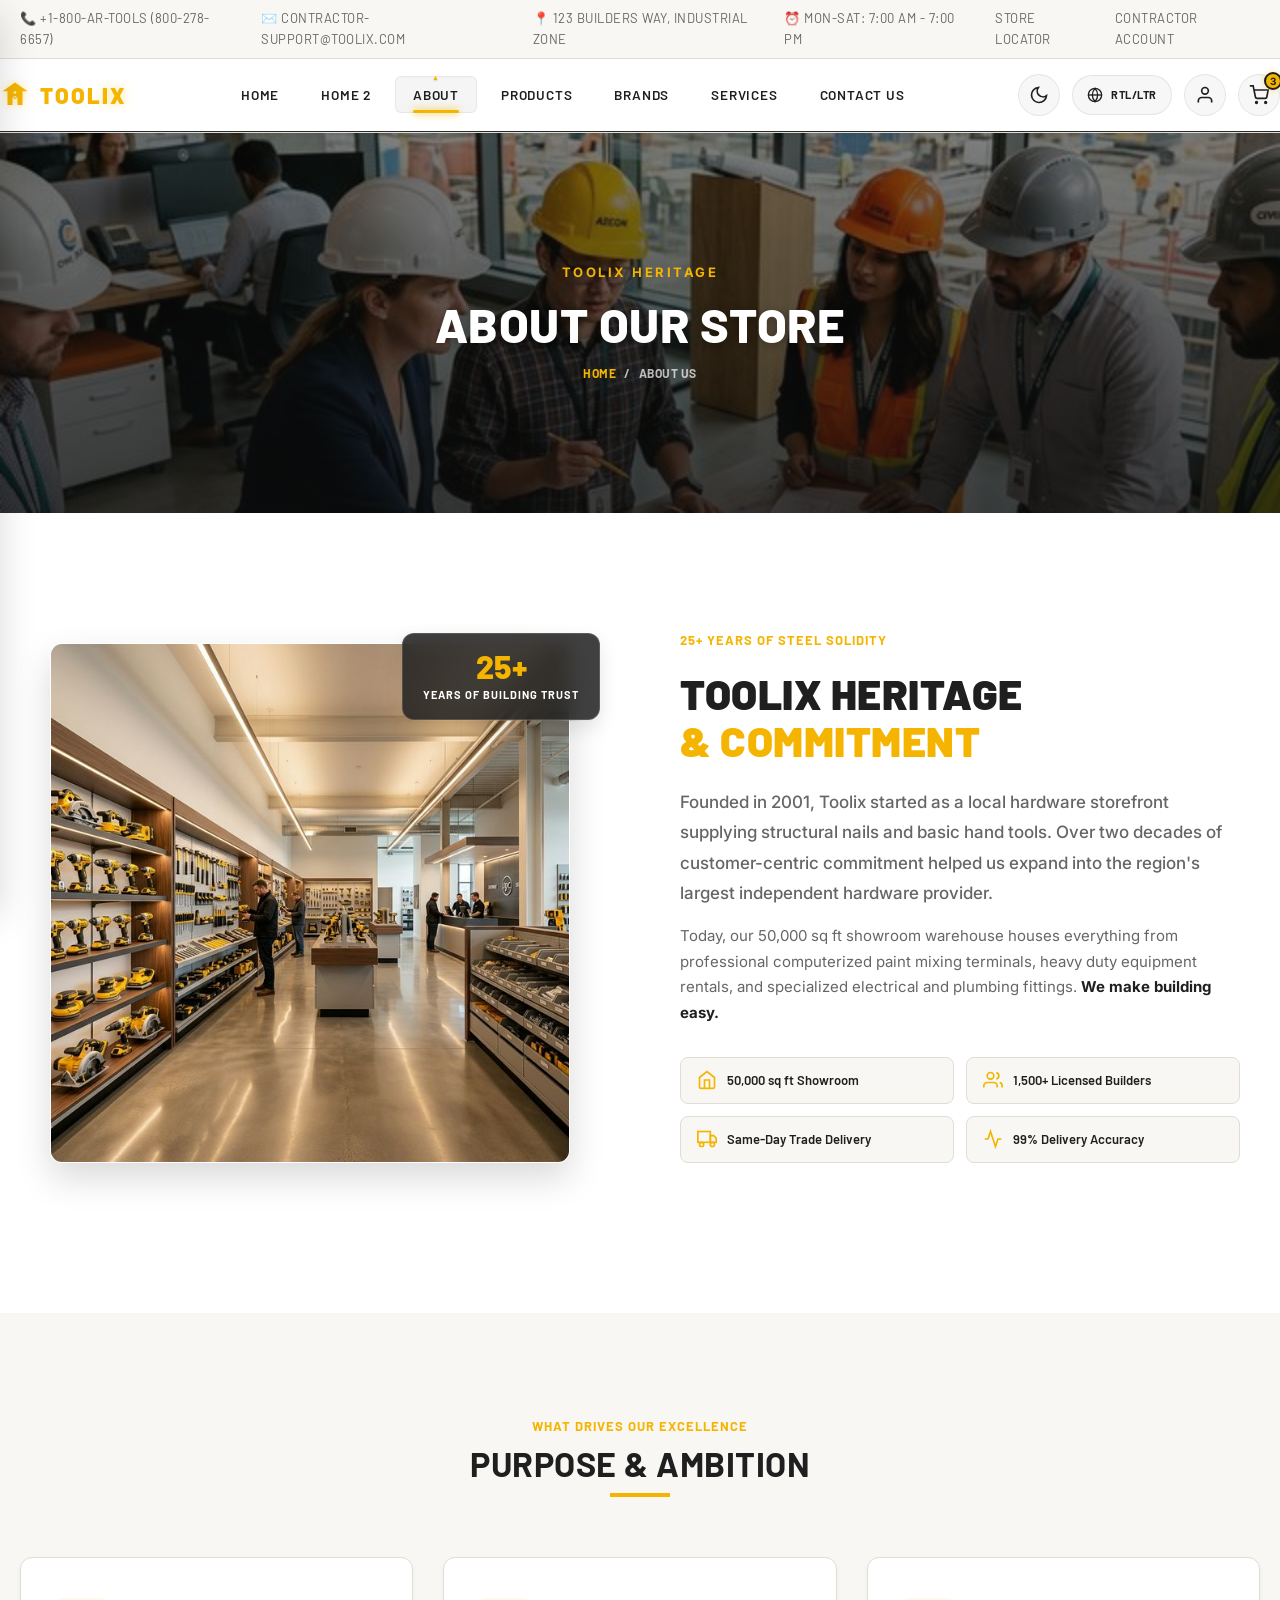
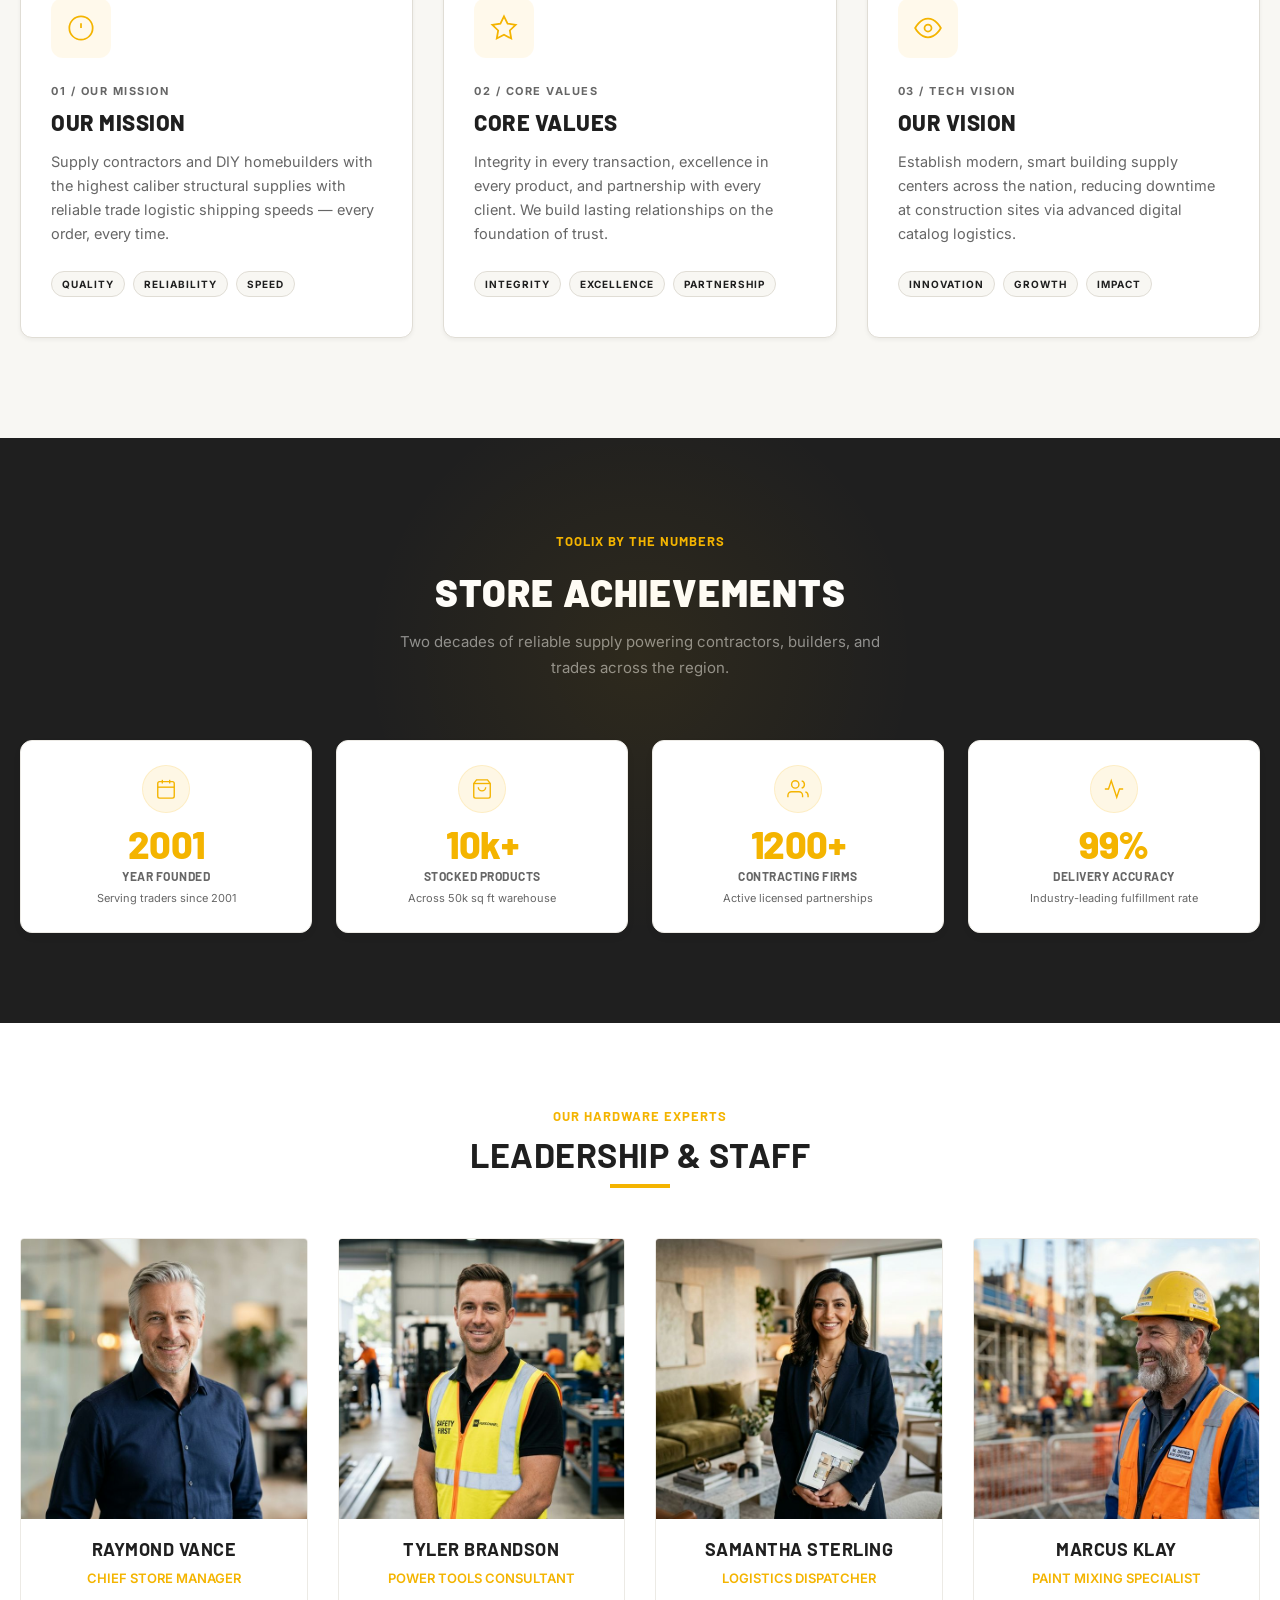
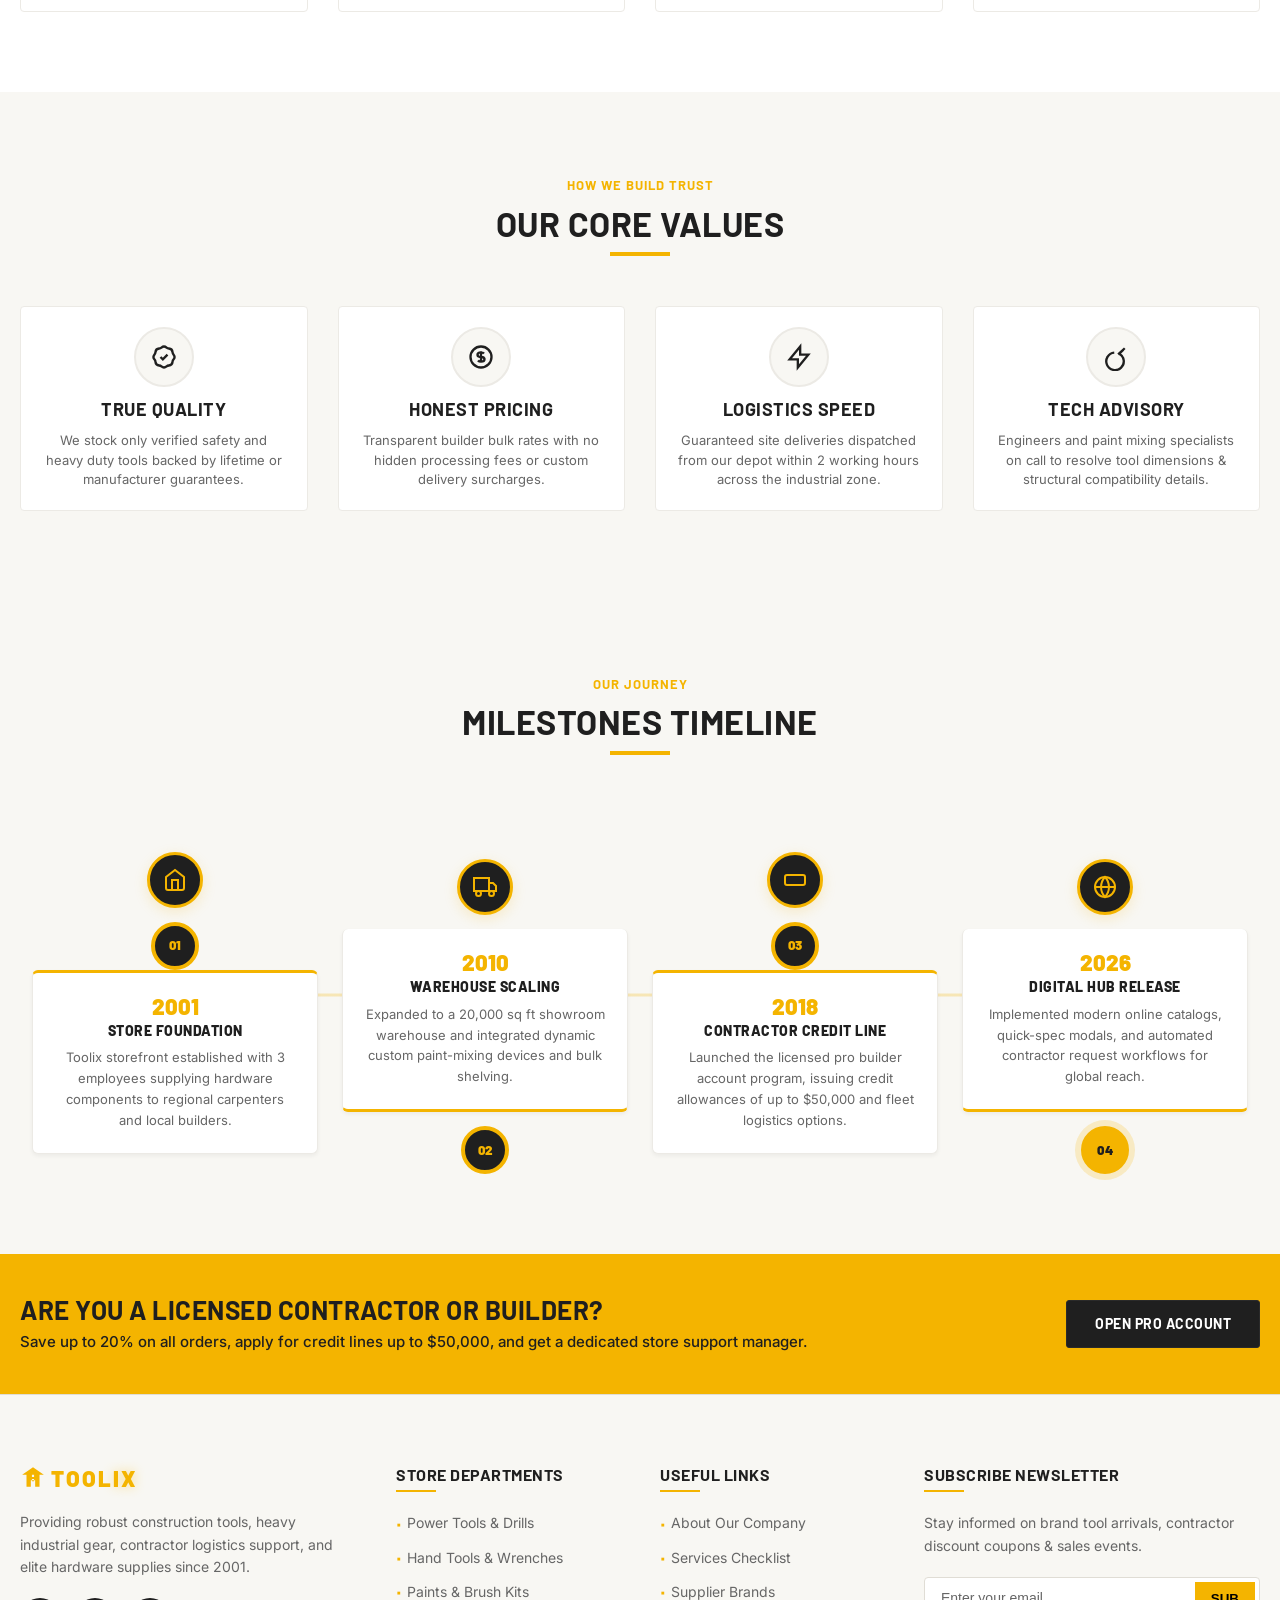
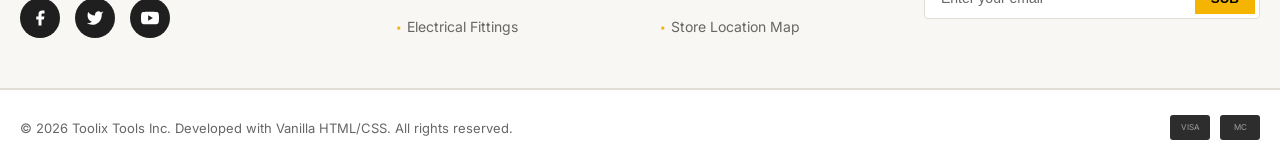
==== about.html @ ab16ddf1 "first commit" ====
﻿<!DOCTYPE html>
<html lang="en">

<head>
    <meta charset="UTF-8">
    <meta name="viewport" content="width=device-width, initial-scale=1.0">
    <title>About Us | Toolix Hardware Store</title>
    <meta name="description"
        content="Learn about Toolix, our story since 2001, our mission, vision, our specialized hardware consultants, and contractor supply expertise.">
    <link rel="stylesheet" href="css/style.css">
    <script>
        // Apply theme/RTL early to prevent visual flicker
        if (localStorage.getItem('toolix-theme') === 'dark') {
            document.documentElement.classList.add('dark-mode');
        }
        if (localStorage.getItem('toolix-dir') === 'rtl') {
            document.documentElement.setAttribute('dir', 'rtl');
        }
    </script>
</head>

<body>

    <!-- Top Bar -->
    <div class="topbar">
        <div class="container topbar-content">
            <div class="topbar-info">
                <span>📞 +1-800-AR-TOOLS (800-278-6657)</span>
                <span>✉️ contractor-support@toolix.com</span>
                <span>📍 123 Builders Way, Industrial Zone</span>
            </div>
            <div class="topbar-links">
                <span>⏰ Mon-Sat: 7:00 AM - 7:00 PM</span>
                <a href="contact.html">Store Locator</a>
                <a href="services.html#contractor-portal">Contractor Account</a>
            </div>
        </div>
    </div>

    <!-- Header -->
    <header>
        <div class="container header-main">
            <!-- Logo -->
            <div class="logo-container">
                <a href="index.html" class="brand-logo" id="logoLink">
                    <svg class="brand-icon" viewBox="0 0 24 24">
                        <path d="M12 2L2 9h4v11h4v-6h4v6h4V9h4L12 2zm1 9h-2V9h2v2zm-2 2h2v2h-2v-2z" />
                    </svg>
                    <span class="toolix-brand">Tool<span class="brand-accent-letter">ix</span></span>
                </a>
            </div>

            <!-- Center: Main Navigation Menu -->
            <nav class="desktop-nav">
                <ul class="nav-links">
                    <li><a href="index.html">Home</a></li>
                    <li><a href="home2.html">Home 2</a></li>
                    <li class="active"><a href="about.html">About</a></li>
                    <li><a href="products.html">Products</a></li>
                    <li><a href="brands.html">Brands</a></li>
                    <li><a href="services.html">Services</a></li>
                    <li><a href="contact.html">Contact Us</a></li>
                </ul>
            </nav>

            <!-- Header Actions -->
            <div class="header-actions">
                <button class="header-action-btn" id="themeToggleBtn" title="Toggle Light/Dark Mode">
                    <svg viewBox="0 0 24 24" fill="none" stroke="currentColor" stroke-width="2" class="sun-icon"
                        style="display:none; width:20px; height:20px;">
                        <circle cx="12" cy="12" r="5"></circle>
                        <line x1="12" y1="1" x2="12" y2="3"></line>
                        <line x1="12" y1="21" x2="12" y2="23"></line>
                        <line x1="4.22" y1="4.22" x2="5.64" y2="5.64"></line>
                        <line x1="18.36" y1="18.36" x2="19.78" y2="19.78"></line>
                        <line x1="1" y1="12" x2="3" y2="12"></line>
                        <line x1="21" y1="12" x2="23" y2="12"></line>
                        <line x1="4.22" y1="19.78" x2="5.64" y2="18.36"></line>
                        <line x1="18.36" y1="5.64" x2="19.78" y2="4.22"></line>
                    </svg>
                    <svg viewBox="0 0 24 24" fill="none" stroke="currentColor" stroke-width="2" class="moon-icon"
                        style="width:20px; height:20px;">
                        <path d="M21 12.79A9 9 0 1 1 11.21 3 7 7 0 0 0 21 12.79z"></path>
                    </svg>
                </button>
                <button class="header-action-btn" id="rtlToggleBtn" title="Toggle RTL/LTR Direction">
                    <svg viewBox="0 0 24 24" fill="none" stroke="currentColor" stroke-width="2" class="lang-icon"
                        style="width:20px; height:20px;">
                        <circle cx="12" cy="12" r="10"></circle>
                        <line x1="2" y1="12" x2="22" y2="12"></line>
                        <path
                            d="M12 2a15.3 15.3 0 0 1 4 10 15.3 15.3 0 0 1-4 10 15.3 15.3 0 0 1-4-10 15.3 15.3 0 0 1 4-10z">
                        </path>
                    </svg>
                </button>
                <div class="user-menu-wrapper">
                    <button class="header-action-btn" id="userAccountBtn" title="User Account">
                        <svg viewBox="0 0 24 24" fill="none" stroke="currentColor" stroke-width="2"
                            style="width:20px; height:20px;">
                            <path d="M20 21v-2a4 4 0 0 0-4-4H8a4 4 0 0 0-4 4v2" />
                            <circle cx="12" cy="7" r="4" />
                        </svg>
                    </button>
                    <div class="user-dropdown" id="userDropdown">
                        <a href="login.html" class="dropdown-item">Log In</a>
                        <a href="signup.html" class="dropdown-item">Sign Up</a>
                    </div>
                </div>
                <a href="cart.html" class="header-action-btn" title="Your Cart">
                    <svg viewBox="0 0 24 24" fill="none" stroke="currentColor" stroke-width="2">
                        <circle cx="9" cy="21" r="1" />
                        <circle cx="20" cy="21" r="1" />
                        <path d="M1 1h4l2.68 13.39a2 2 0 0 0 2 1.61h9.72a2 2 0 0 0 2-1.61L23 6H6" />
                    </svg>
                    <span class="cart-count">3</span>
                </a>
                <!-- Burger menu link for Mobile screens -->
                <button class="burger-menu" id="burgerMenuBtn" aria-label="Open navigation menu">
                    <svg viewBox="0 0 24 24" fill="none" stroke="currentColor" stroke-width="2">
                        <line x1="3" y1="12" x2="21" y2="12"></line>
                        <line x1="3" y1="6" x2="21" y2="6"></line>
                        <line x1="3" y1="18" x2="21" y2="18"></line>
                    </svg>
                </button>
            </div>
        </div>
    </header>

    <!-- Mobile Navigation Sidebar Drawer -->
    <div class="mobile-menu-overlay" id="mobileOverlay"></div>
    <div class="mobile-nav" id="mobileNav">
        <div class="mobile-nav-header">
            <a href="index.html" class="brand-logo" style="font-size: 22px;">
                <svg class="brand-icon" style="width: 22px; height: 22px;" viewBox="0 0 24 24">
                    <path d="M12 2L2 9h4v11h4v-6h4v6h4V9h4L12 2zm1 9h-2V9h2v2zm-2 2h2v2h-2v-2z" />
                </svg>
                <span class="toolix-brand">Tool<span class="brand-accent-letter">ix</span></span>
            </a>
            <button class="mobile-close-btn" id="mobileCloseBtn">
                <svg viewBox="0 0 24 24" fill="none" stroke="currentColor" stroke-width="2">
                    <line x1="18" y1="6" x2="6" y2="18"></line>
                    <line x1="6" y1="6" x2="18" y2="18"></line>
                </svg>
            </button>
        </div>
        <ul class="mobile-menu-links">
            <li><a href="index.html">Home</a></li>
            <li><a href="home2.html">Home 2</a></li>
            <li><a href="about.html">About</a></li>
            <li><a href="products.html">Products</a></li>
            <li><a href="brands.html">Brands</a></li>
            <li><a href="services.html">Services</a></li>
            <li><a href="contact.html">Contact Us</a></li>
        </ul>
        <div class="mobile-auth-section">
            <a href="login.html" class="mobile-auth-btn mobile-login-btn">
                <svg viewBox="0 0 24 24" fill="none" stroke="currentColor" stroke-width="2">
                    <path d="M15 3h4a2 2 0 0 1 2 2v14a2 2 0 0 1-2 2h-4" />
                    <polyline points="10 17 15 12 10 7" />
                    <line x1="15" y1="12" x2="3" y2="12" />
                </svg>
                Log In
            </a>
            <a href="signup.html" class="mobile-auth-btn mobile-signup-btn">
                <svg viewBox="0 0 24 24" fill="none" stroke="currentColor" stroke-width="2">
                    <path d="M16 21v-2a4 4 0 0 0-4-4H5a4 4 0 0 0-4 4v2" />
                    <circle cx="8.5" cy="7" r="4" />
                    <line x1="20" y1="8" x2="20" y2="14" />
                    <line x1="23" y1="11" x2="17" y2="11" />
                </svg>
                Sign Up
            </a>
        </div>
    </div>

    <!-- Page Header / Subpage Hero -->
    <section class="subpage-hero about-hero">
        <div class="container">
            <span class="subpage-hero-eyebrow">Toolix Heritage</span>
            <h1 class="subpage-hero-title">About Our Store</h1>

            <div class="subpage-hero-breadcrumbs">
                <a href="index.html">Home</a>
                <span>/</span>
                <span>About Us</span>
            </div>
        </div>
    </section>


    <!-- About Intro Section (Premium Redesign) -->
    <section class="about-intro-section fade-in">
        <div class="container">
            <div class="about-intro-grid">

                <!-- Left: Multi-Image collage -->
                <div class="about-intro-image-wrap">
                    <div class="about-img-collage">
                        <div class="about-img-main">
                            <img src="images/store_interior.png" alt="Toolix Store Showroom Floor" loading="lazy">
                        </div>

                        <div class="about-floating-card">
                            <div class="experience-year">25+</div>
                            <div class="experience-text">Years of Building Trust</div>
                        </div>
                    </div>
                </div>

                <!-- Right: Content Block -->
                <div class="about-intro-content">
                    <div class="about-content-inner">
                        <span class="section-subtitle">25+ Years of Steel Solidity</span>
                        <h2 class="about-heading">Toolix Heritage<br><span>&amp; Commitment</span></h2>

                        <p class="about-lead">Founded in 2001, Toolix started as a local hardware storefront supplying
                            structural nails and basic hand tools. Over two decades of customer-centric commitment
                            helped us expand into the region's largest independent hardware provider.</p>

                        <p class="about-desc">Today, our 50,000 sq ft showroom warehouse houses everything from
                            professional computerized paint mixing terminals, heavy duty equipment rentals, and
                            specialized electrical and plumbing fittings. <strong>We make building easy.</strong></p>

                        <!-- Feature Chips -->
                        <div class="about-features">
                            <div class="about-feature-chip">
                                <svg viewBox="0 0 24 24" fill="none" stroke="currentColor" stroke-width="2">
                                    <path d="M3 9l9-7 9 7v11a2 2 0 0 1-2 2H5a2 2 0 0 1-2-2z" />
                                    <polyline points="9 22 9 12 15 12 15 22" />
                                </svg>
                                <span>50,000 sq ft Showroom</span>
                            </div>
                            <div class="about-feature-chip">
                                <svg viewBox="0 0 24 24" fill="none" stroke="currentColor" stroke-width="2">
                                    <path d="M17 21v-2a4 4 0 0 0-4-4H5a4 4 0 0 0-4 4v2" />
                                    <circle cx="9" cy="7" r="4" />
                                    <path d="M23 21v-2a4 4 0 0 0-3-3.87" />
                                    <path d="M16 3.13a4 4 0 0 1 0 7.75" />
                                </svg>
                                <span>1,500+ Licensed Builders</span>
                            </div>
                            <div class="about-feature-chip">
                                <svg viewBox="0 0 24 24" fill="none" stroke="currentColor" stroke-width="2">
                                    <rect x="1" y="3" width="15" height="13" />
                                    <polygon points="16 8 20 8 23 11 23 16 16 16 16 8" />
                                    <circle cx="5.5" cy="18.5" r="2.5" />
                                    <circle cx="18.5" cy="18.5" r="2.5" />
                                </svg>
                                <span>Same-Day Trade Delivery</span>
                            </div>
                            <div class="about-feature-chip">
                                <svg viewBox="0 0 24 24" fill="none" stroke="currentColor" stroke-width="2">
                                    <polyline points="22 12 18 12 15 21 9 3 6 12 2 12" />
                                </svg>
                                <span>99% Delivery Accuracy</span>
                            </div>
                        </div>

                    </div>
                </div>

            </div>
        </div>
    </section>

    <!-- Mission & Vision Section (Redesigned) -->
    <section class="mv-section fade-in">
        <div class="container">
            <div class="mv-section-header">
                <span class="section-subtitle">What Drives Our Excellence</span>
                <h2 class="section-title">Purpose &amp; Ambition</h2>
            </div>
            <div class="mv-cards-grid">
                <!-- Mission -->
                <div class="mv-card mv-card--mission">
                    <div class="mv-card-icon">
                        <svg viewBox="0 0 24 24" fill="none" stroke="currentColor" stroke-width="1.5">
                            <circle cx="12" cy="12" r="10" />
                            <line x1="12" y1="8" x2="12" y2="12" />
                            <line x1="12" y1="16" x2="12.01" y2="16" />
                        </svg>
                    </div>
                    <div class="mv-card-tag">01 / Our Mission</div>
                    <h3>Our Mission</h3>
                    <p>Supply contractors and DIY homebuilders with the highest caliber structural supplies with
                        reliable trade logistic shipping speeds — every order, every time.</p>
                    <div class="mv-card-footer">
                        <span>Quality</span><span>Reliability</span><span>Speed</span>
                    </div>
                </div>
                <!-- Core Value -->
                <div class="mv-card mv-card--values">
                    <div class="mv-card-icon">
                        <svg viewBox="0 0 24 24" fill="none" stroke="currentColor" stroke-width="1.5">
                            <polygon
                                points="12 2 15.09 8.26 22 9.27 17 14.14 18.18 21.02 12 17.77 5.82 21.02 7 14.14 2 9.27 8.91 8.26 12 2" />
                        </svg>
                    </div>
                    <div class="mv-card-tag">02 / Core Values</div>
                    <h3>Core Values</h3>
                    <p>Integrity in every transaction, excellence in every product, and partnership with every client.
                        We build lasting relationships on the foundation of trust.</p>
                    <div class="mv-card-footer">
                        <span>Integrity</span><span>Excellence</span><span>Partnership</span>
                    </div>
                </div>
                <!-- Vision -->
                <div class="mv-card mv-card--vision">
                    <div class="mv-card-icon">
                        <svg viewBox="0 0 24 24" fill="none" stroke="currentColor" stroke-width="1.5">
                            <path d="M1 12s4-8 11-8 11 8 11 8-4 8-11 8-11-8-11-8z" />
                            <circle cx="12" cy="12" r="3" />
                        </svg>
                    </div>
                    <div class="mv-card-tag">03 / Tech Vision</div>
                    <h3>Our Vision</h3>
                    <p>Establish modern, smart building supply centers across the nation, reducing downtime at
                        construction sites via advanced digital catalog logistics.</p>
                    <div class="mv-card-footer">
                        <span>Innovation</span><span>Growth</span><span>Impact</span>
                    </div>
                </div>
            </div>
        </div>
    </section>

    <!-- Stats Section (Redesigned) -->
    <section class="stats-section fade-in">
        <div class="stats-bg-strip"></div>
        <div class="container">
            <div class="stats-section-header">
                <span class="section-subtitle">Toolix By The Numbers</span>
                <h2>Store Achievements</h2>
                <p>Two decades of reliable supply powering contractors, builders, and trades across the region.</p>
            </div>
            <div class="stats-grid">
                <div class="stat-item">
                    <div class="stat-icon">
                        <svg viewBox="0 0 24 24" fill="none" stroke="currentColor" stroke-width="1.5">
                            <rect x="3" y="4" width="18" height="18" rx="2" />
                            <line x1="16" y1="2" x2="16" y2="6" />
                            <line x1="8" y1="2" x2="8" y2="6" />
                            <line x1="3" y1="10" x2="21" y2="10" />
                        </svg>
                    </div>
                    <div class="stat-number" data-target="2001" data-suffix="">0</div>
                    <div class="stat-label">Year Founded</div>
                    <div class="stat-desc">Serving traders since 2001</div>
                </div>
                <div class="stat-item">
                    <div class="stat-icon">
                        <svg viewBox="0 0 24 24" fill="none" stroke="currentColor" stroke-width="1.5">
                            <path d="M6 2L3 6v14a2 2 0 002 2h14a2 2 0 002-2V6l-3-4z" />
                            <line x1="3" y1="6" x2="21" y2="6" />
                            <path d="M16 10a4 4 0 01-8 0" />
                        </svg>
                    </div>
                    <div class="stat-number" data-target="15" data-suffix="k+">0</div>
                    <div class="stat-label">Stocked Products</div>
                    <div class="stat-desc">Across 50k sq ft warehouse</div>
                </div>
                <div class="stat-item">
                    <div class="stat-icon">
                        <svg viewBox="0 0 24 24" fill="none" stroke="currentColor" stroke-width="1.5">
                            <path d="M17 21v-2a4 4 0 00-4-4H5a4 4 0 00-4 4v2" />
                            <circle cx="9" cy="7" r="4" />
                            <path d="M23 21v-2a4 4 0 00-3-3.87" />
                            <path d="M16 3.13a4 4 0 010 7.75" />
                        </svg>
                    </div>
                    <div class="stat-number" data-target="1200" data-suffix="+">0</div>
                    <div class="stat-label">Contracting Firms</div>
                    <div class="stat-desc">Active licensed partnerships</div>
                </div>
                <div class="stat-item">
                    <div class="stat-icon">
                        <svg viewBox="0 0 24 24" fill="none" stroke="currentColor" stroke-width="1.5">
                            <polyline points="22 12 18 12 15 21 9 3 6 12 2 12" />
                        </svg>
                    </div>
                    <div class="stat-number" data-target="99" data-suffix="%">0</div>
                    <div class="stat-label">Delivery Accuracy</div>
                    <div class="stat-desc">Industry-leading fulfillment rate</div>
                </div>
            </div>
        </div>
    </section>

    <!-- Team Members section (Redesigned) -->
    <section class="section-padding fade-in">
        <div class="container">
            <div class="section-title-wrap">
                <span class="section-subtitle">Our Hardware Experts</span>
                <h2 class="section-title">Leadership &amp; Staff</h2>
            </div>

            <div class="team-grid">
                <!-- 1 -->
                <div class="team-card">
                    <div class="team-image">
                        <img src="images/staff_raymond.png" alt="Raymond Vance – Chief Store Manager" />
                        <div class="team-social-overlay">
                            <a href="#" class="team-social-btn" aria-label="LinkedIn">
                                <svg viewBox="0 0 24 24" fill="none" stroke="currentColor" stroke-width="2">
                                    <path
                                        d="M16 8a6 6 0 0 1 6 6v7h-4v-7a2 2 0 0 0-2-2 2 2 0 0 0-2 2v7h-4v-7a6 6 0 0 1 6-6z">
                                    </path>
                                    <rect x="2" y="9" width="4" height="12"></rect>
                                    <circle cx="4" cy="4" r="2"></circle>
                                </svg>
                            </a>
                            <a href="mailto:raymond@toolix.com" class="team-social-btn" aria-label="Email">
                                <svg viewBox="0 0 24 24" fill="none" stroke="currentColor" stroke-width="2">
                                    <path
                                        d="M4 4h16c1.1 0 2 .9 2 2v12c0 1.1-.9 2-2 2H4c-1.1 0-2-.9-2-2V6c0-1.1.9-2 2-2z">
                                    </path>
                                    <polyline points="22,6 12,13 2,6"></polyline>
                                </svg>
                            </a>
                        </div>
                    </div>
                    <div class="team-info">
                        <h4>Raymond Vance</h4>
                        <span>Chief Store Manager</span>
                    </div>
                </div>
                <!-- 2 -->
                <div class="team-card">
                    <div class="team-image">
                        <img src="images/staff_tyler.png" alt="Tyler Brandson – Power Tools Consultant" />
                        <div class="team-social-overlay">
                            <a href="#" class="team-social-btn" aria-label="LinkedIn">
                                <svg viewBox="0 0 24 24" fill="none" stroke="currentColor" stroke-width="2">
                                    <path
                                        d="M16 8a6 6 0 0 1 6 6v7h-4v-7a2 2 0 0 0-2-2 2 2 0 0 0-2 2v7h-4v-7a6 6 0 0 1 6-6z">
                                    </path>
                                    <rect x="2" y="9" width="4" height="12"></rect>
                                    <circle cx="4" cy="4" r="2"></circle>
                                </svg>
                            </a>
                            <a href="mailto:tyler@toolix.com" class="team-social-btn" aria-label="Email">
                                <svg viewBox="0 0 24 24" fill="none" stroke="currentColor" stroke-width="2">
                                    <path
                                        d="M4 4h16c1.1 0 2 .9 2 2v12c0 1.1-.9 2-2 2H4c-1.1 0-2-.9-2-2V6c0-1.1.9-2 2-2z">
                                    </path>
                                    <polyline points="22,6 12,13 2,6"></polyline>
                                </svg>
                            </a>
                        </div>
                    </div>
                    <div class="team-info">
                        <h4>Tyler Brandson</h4>
                        <span>Power Tools Consultant</span>
                    </div>
                </div>
                <!-- 3 -->
                <div class="team-card">
                    <div class="team-image">
                        <img src="images/staff_samantha.png" alt="Samantha Sterling – Logistics Dispatcher" />
                        <div class="team-social-overlay">
                            <a href="#" class="team-social-btn" aria-label="LinkedIn">
                                <svg viewBox="0 0 24 24" fill="none" stroke="currentColor" stroke-width="2">
                                    <path
                                        d="M16 8a6 6 0 0 1 6 6v7h-4v-7a2 2 0 0 0-2-2 2 2 0 0 0-2 2v7h-4v-7a6 6 0 0 1 6-6z">
                                    </path>
                                    <rect x="2" y="9" width="4" height="12"></rect>
                                    <circle cx="4" cy="4" r="2"></circle>
                                </svg>
                            </a>
                            <a href="mailto:samantha@toolix.com" class="team-social-btn" aria-label="Email">
                                <svg viewBox="0 0 24 24" fill="none" stroke="currentColor" stroke-width="2">
                                    <path
                                        d="M4 4h16c1.1 0 2 .9 2 2v12c0 1.1-.9 2-2 2H4c-1.1 0-2-.9-2-2V6c0-1.1.9-2 2-2z">
                                    </path>
                                    <polyline points="22,6 12,13 2,6"></polyline>
                                </svg>
                            </a>
                        </div>
                    </div>
                    <div class="team-info">
                        <h4>Samantha Sterling</h4>
                        <span>Logistics Dispatcher</span>
                    </div>
                </div>
                <!-- 4 -->
                <div class="team-card">
                    <div class="team-image">
                        <img src="images/staff_marcus_k.png" alt="Marcus Klay – Paint Mixing Specialist" />
                        <div class="team-social-overlay">
                            <a href="#" class="team-social-btn" aria-label="LinkedIn">
                                <svg viewBox="0 0 24 24" fill="none" stroke="currentColor" stroke-width="2">
                                    <path
                                        d="M16 8a6 6 0 0 1 6 6v7h-4v-7a2 2 0 0 0-2-2 2 2 0 0 0-2 2v7h-4v-7a6 6 0 0 1 6-6z">
                                    </path>
                                    <rect x="2" y="9" width="4" height="12"></rect>
                                    <circle cx="4" cy="4" r="2"></circle>
                                </svg>
                            </a>
                            <a href="mailto:marcus@toolix.com" class="team-social-btn" aria-label="Email">
                                <svg viewBox="0 0 24 24" fill="none" stroke="currentColor" stroke-width="2">
                                    <path
                                        d="M4 4h16c1.1 0 2 .9 2 2v12c0 1.1-.9 2-2 2H4c-1.1 0-2-.9-2-2V6c0-1.1.9-2 2-2z">
                                    </path>
                                    <polyline points="22,6 12,13 2,6"></polyline>
                                </svg>
                            </a>
                        </div>
                    </div>
                    <div class="team-info">
                        <h4>Marcus Klay</h4>
                        <span>Paint Mixing Specialist</span>
                    </div>
                </div>
            </div>
        </div>
    </section>

    <!-- SECTION 5: Core Values -->
    <section class="section-padding bg-beige fade-in">
        <div class="container">
            <div class="section-title-wrap">
                <span class="section-subtitle">How We Build Trust</span>
                <h2 class="section-title">Our Core Values</h2>
            </div>

            <div class="values-grid">
                <div class="value-card">
                    <div class="value-icon">
                        <svg fill="none" stroke="currentColor" stroke-width="2" viewBox="0 0 24 24">
                            <path
                                d="M9 12l2 2 4-4M7.835 4.697a3.42 3.42 0 001.946-.806 3.42 3.42 0 014.438 0 3.42 3.42 0 001.946.806 3.42 3.42 0 013.138 3.138 3.42 3.42 0 00.806 1.946 3.42 3.42 0 010 4.438 3.42 3.42 0 00-.806 1.946 3.42 3.42 0 01-3.138 3.138 3.42 3.42 0 00-1.946.806 3.42 3.42 0 01-4.438 0 3.42 3.42 0 00-1.946-.806 3.42 3.42 0 01-3.138-3.138 3.42 3.42 0 00-.806-1.946 3.42 3.42 0 010-4.438 3.42 3.42 0 00.806-1.946 3.42 3.42 0 013.138-3.138z" />
                        </svg>
                    </div>
                    <h3>True Quality</h3>
                    <p>We stock only verified safety and heavy duty tools backed by lifetime or manufacturer guarantees.
                    </p>
                </div>

                <div class="value-card">
                    <div class="value-icon">
                        <svg fill="none" stroke="currentColor" stroke-width="2" viewBox="0 0 24 24">
                            <path
                                d="M12 8c-1.657 0-3 .895-3 2s1.343 2 3 2 3 .895 3 2-1.343 2-3 2m0-8c1.11 0 2.08.402 2.599 1M12 8V7m0 1v8m0 0v1m0-1c-1.11 0-2.08-.402-2.599-1M21 12a9 9 0 11-18 0 9 9 0 0118 0z" />
                        </svg>
                    </div>
                    <h3>Honest Pricing</h3>
                    <p>Transparent builder bulk rates with no hidden processing fees or custom delivery surcharges.</p>
                </div>

                <div class="value-card">
                    <div class="value-icon">
                        <svg fill="none" stroke="currentColor" stroke-width="2" viewBox="0 0 24 24">
                            <path d="M13 10V3L4 14h7v7l9-11h-7z" />
                        </svg>
                    </div>
                    <h3>Logistics Speed</h3>
                    <p>Guaranteed site deliveries dispatched from our depot within 2 working hours across the industrial
                        zone.</p>
                </div>

                <div class="value-card">
                    <div class="value-icon">
                        <svg fill="none" stroke="currentColor" stroke-width="2" viewBox="0 0 24 24">
                            <path d="M18.364 5.636l-3.536 3.536m0 0A7.5 7.5 0 1110.5 8.25m3.328 1.48L19.5 4.5" />
                        </svg>
                    </div>
                    <h3>Tech Advisory</h3>
                    <p>Engineers and paint mixing specialists on call to resolve tool dimensions & structural
                        compatibility details.</p>
                </div>
            </div>
        </div>
    </section>

    <!-- SECTION 6: Key Milestones Timeline -->
    <section class="section-padding milestone-section fade-in">
        <div class="container">
            <div class="section-title-wrap">
                <span class="section-subtitle">Our Journey</span>
                <h2 class="section-title">Milestones Timeline</h2>
            </div>

            <div class="milestones-track">

                <!-- Line -->
                <div class="milestones-line"></div>

                <!-- Card 1 -->
                <div class="milestone-card ms-card-top">
                    <div class="ms-icon-wrap">
                        <svg fill="none" stroke="currentColor" stroke-width="2" viewBox="0 0 24 24">
                            <path d="M3 9l9-7 9 7v11a2 2 0 0 1-2 2H5a2 2 0 0 1-2-2z" />
                            <polyline points="9 22 9 12 15 12 15 22" />
                        </svg>
                    </div>
                    <div class="ms-dot"><span>01</span></div>
                    <div class="ms-body">
                        <span class="ms-year">2001</span>
                        <h3 class="ms-title">Store Foundation</h3>
                        <p class="ms-desc">Toolix storefront established with 3 employees supplying hardware components
                            to regional carpenters and local builders.</p>
                    </div>
                </div>

                <!-- Card 2 -->
                <div class="milestone-card ms-card-bottom">
                    <div class="ms-body ms-body-bottom">
                        <span class="ms-year">2010</span>
                        <h3 class="ms-title">Warehouse Scaling</h3>
                        <p class="ms-desc">Expanded to a 20,000 sq ft showroom warehouse and integrated dynamic custom
                            paint-mixing devices and bulk shelving.</p>
                    </div>
                    <div class="ms-dot"><span>02</span></div>
                    <div class="ms-icon-wrap ms-icon-bottom">
                        <svg fill="none" stroke="currentColor" stroke-width="2" viewBox="0 0 24 24">
                            <rect x="1" y="3" width="15" height="13" />
                            <polygon points="16 8 20 8 23 11 23 16 16 16 16 8" />
                            <circle cx="5.5" cy="18.5" r="2.5" />
                            <circle cx="18.5" cy="18.5" r="2.5" />
                        </svg>
                    </div>
                </div>

                <!-- Card 3 -->
                <div class="milestone-card ms-card-top">
                    <div class="ms-icon-wrap">
                        <svg fill="none" stroke="currentColor" stroke-width="2" viewBox="0 0 24 24">
                            <path d="M20 7H4a2 2 0 0 0-2 2v6a2 2 0 0 0 2 2h16a2 2 0 0 0 2-2V9a2 2 0 0 0-2-2z" />
                            <line x1="12" y1="12" x2="12" y2="12" />
                            <path d="M6 12h.01M12 12h.01M18 12h.01" />
                        </svg>
                    </div>
                    <div class="ms-dot"><span>03</span></div>
                    <div class="ms-body">
                        <span class="ms-year">2018</span>
                        <h3 class="ms-title">Contractor Credit Line</h3>
                        <p class="ms-desc">Launched the licensed pro builder account program, issuing credit allowances
                            of up to $50,000 and fleet logistics options.</p>
                    </div>
                </div>

                <!-- Card 4 -->
                <div class="milestone-card ms-card-bottom">
                    <div class="ms-body ms-body-bottom">
                        <span class="ms-year">2026</span>
                        <h3 class="ms-title">Digital Hub Release</h3>
                        <p class="ms-desc">Implemented modern online catalogs, quick-spec modals, and automated
                            contractor request workflows for global reach.</p>
                    </div>
                    <div class="ms-dot ms-dot-active"><span>04</span></div>
                    <div class="ms-icon-wrap ms-icon-bottom">
                        <svg fill="none" stroke="currentColor" stroke-width="2" viewBox="0 0 24 24">
                            <circle cx="12" cy="12" r="10" />
                            <line x1="2" y1="12" x2="22" y2="12" />
                            <path
                                d="M12 2a15.3 15.3 0 0 1 4 10 15.3 15.3 0 0 1-4 10 15.3 15.3 0 0 1-4-10 15.3 15.3 0 0 1 4-10z" />
                        </svg>
                    </div>
                </div>

            </div>
        </div>
    </section>

    <!-- SECTION 7: Contractor CTA Bar -->
    <div class="cta-banner">
        <div class="container cta-banner-content">
            <div class="cta-banner-text">
                <h2>Are You a Licensed Contractor or Builder?</h2>
                <p>Save up to 20% on all orders, apply for credit lines up to $50,000, and get a dedicated store support
                    manager.</p>
            </div>
            <a href="contact.html" class="btn btn-dark">Open Pro Account</a>
        </div>
    </div>

    <!-- Footer -->
    <footer>
        <div class="footer-top">
            <div class="container footer-grid">
                <div class="footer-widget">
                    <a href="index.html" class="footer-logo">
                        <svg class="footer-logo-svg" viewBox="0 0 24 24">
                            <path d="M12 2L2 9h4v11h4v-6h4v6h4V9h4L12 2zm1 9h-2V9h2v2zm-2 2h2v2h-2v-2z" />
                        </svg>
                        <span class="toolix-brand">Tool<span class="brand-accent-letter">ix</span></span>
                    </a>
                    <p>Providing robust construction tools, heavy industrial gear, contractor logistics support, and
                        elite hardware supplies since 2001.</p>
                    <div class="social-links">
                        <a href="#" class="social-btn" aria-label="Facebook">
                            <svg viewBox="0 0 24 24">
                                <path d="M18 2h-3a5 5 0 0 0-5 5v3H7v4h3v8h4v-8h3l1-4h-4V7a1 1 0 0 1 1-1h3z" />
                            </svg>
                        </a>
                        <a href="#" class="social-btn" aria-label="Twitter">
                            <svg viewBox="0 0 24 24">
                                <path
                                    d="M23 3a10.9 10.9 0 0 1-3.14 1.53 4.48 4.48 0 0 0-7.86 3v1A10.66 10.66 0 0 1 3 4s-4 9 5 13a11.64 11.64 0 0 1-7 2c9 5 20 0 20-11.5a4.5 4.5 0 0 0-.08-.83A7.72 7.72 0 0 0 23 3z" />
                            </svg>
                        </a>
                        <a href="#" class="social-btn" aria-label="YouTube">
                            <svg viewBox="0 0 24 24">
                                <path
                                    d="M23.498 6.163a3.003 3.003 0 0 0-2.11-2.11C19.518 3.545 12 3.545 12 3.545s-7.518 0-9.388.508a3.003 3.003 0 0 0-2.11 2.11C0 8.033 0 12 0 12s0 3.967.502 5.837a3.003 3.003 0 0 0 2.11 2.11c1.87.508 9.388.508 9.388.508s7.518 0 9.388-.508a3.003 3.003 0 0 0 2.11-2.11C24 15.967 24 12 24 12s0-3.967-.502-5.837zM9.545 15.568V8.432L15.818 12l-6.273 3.568z" />
                            </svg>
                        </a>
                    </div>
                </div>
                <div class="footer-widget">
                    <h3>Store Departments</h3>
                    <ul>
                        <li><a href="products.html?category=powertools">Power Tools & Drills</a></li>
                        <li><a href="products.html?category=handtools">Hand Tools & Wrenches</a></li>
                        <li><a href="products.html?category=paints">Paints & Brush Kits</a></li>
                        <li><a href="products.html?category=electrical">Electrical Fittings</a></li>
                    </ul>
                </div>
                <div class="footer-widget">
                    <h3>Useful Links</h3>
                    <ul>
                        <li><a href="about.html">About Our Company</a></li>
                        <li><a href="services.html">Services Checklist</a></li>
                        <li><a href="brands.html">Supplier Brands</a></li>
                        <li><a href="contact.html">Store Location Map</a></li>
                    </ul>
                </div>
                <div class="footer-widget">
                    <h3>Subscribe Newsletter</h3>
                    <p class="footer-newsletter">Stay informed on brand tool arrivals, contractor discount coupons &
                        sales events.</p>
                    <form class="newsletter-form">
                        <input type="email" placeholder="Enter your email" required>
                        <button type="submit">SUB</button>
                    </form>
                </div>
            </div>
        </div>
        <div class="footer-bottom bg-dark">
            <div class="container footer-bottom-content">
                <p>&copy; 2026 Toolix Tools Inc. Developed with Vanilla HTML/CSS. All rights reserved.</p>
                <div class="footer-payment">
                    <svg viewBox="0 0 40 25">
                        <rect width="40" height="25" rx="3" fill="#2d2d2d" /><text x="50%" y="60%" fill="#a0a0a0"
                            font-size="8" text-anchor="middle">VISA</text>
                    </svg>
                    <svg viewBox="0 0 40 25">
                        <rect width="40" height="25" rx="3" fill="#2d2d2d" /><text x="50%" y="60%" fill="#a0a0a0"
                            font-size="8" text-anchor="middle">MC</text>
                    </svg>
                </div>
            </div>
        </div>
    </footer>

    <!-- Scroll to Top Button -->
    <button class="scroll-top" aria-label="Scroll back to top">
        <svg viewBox="0 0 24 24" fill="none" stroke="currentColor" stroke-width="2">
            <polyline points="18 15 12 9 6 15"></polyline>
        </svg>
    </button>

    <script src="js/script.js"></script>
</body>

</html>
---- css/style.css ----
@import url('https://fonts.googleapis.com/css2?family=Barlow:wght@400;500;600;700;800&family=Inter:wght@300;400;500;600;700&display=swap');

:root {
    --primary: #F4B400;
    --primary-hover: #DCA000;
    --dark: #1F1F1F;
    --dark-light: #2A2A2A;
    --dark-deep: #121212;
    --light: #FFFFFF;
    --bg-light: #F8F7F3;
    --gray: #666666;
    --gray-light: #ECEAE5;
    --gray-border: #E0DDD5;
    --shadow-sm: 0 2px 4px rgba(0, 0, 0, 0.05);
    --shadow-md: 0 8px 20px rgba(0, 0, 0, 0.1);
    --shadow-lg: 0 15px 35px rgba(0, 0, 0, 0.15);
    --transition: all 0.3s cubic-bezier(0.25, 0.8, 0.25, 1);
    --font-primary: 'Barlow', sans-serif;
    --font-secondary: 'Inter', sans-serif;
}

* {
    box-sizing: border-box;
    margin: 0;
    padding: 0;
}

html {
    scroll-behavior: smooth;
}

body {
    font-family: var(--font-secondary);
    background-color: var(--light);
    color: var(--dark);
    line-height: 1.6;
    overflow-x: hidden;
}

/* Typography */
h1,
h2,
h3,
h4,
h5,
h6,
.brand-logo {
    font-family: var(--font-primary);
    font-weight: 700;
    text-transform: uppercase;
    letter-spacing: 0.5px;
    line-height: 1.2;
}

/* Layout Utilities */
.container {
    width: 100%;
    max-width: 1320px;
    margin: 0 auto;
    padding: 0 20px;
}

.section-padding {
    padding: 80px 0;
}

.bg-beige {
    background-color: var(--bg-light);
}

.bg-dark {
    background-color: var(--dark);
    color: var(--light);
}

/* Topbar */
.topbar {
    background-color: var(--dark-deep);
    color: var(--gray-light);
    font-size: 13px;
    padding: 8px 0;
    border-bottom: 1px solid var(--dark-light);
    font-family: var(--font-primary);
    text-transform: uppercase;
    letter-spacing: 0.5px;
}

.topbar-content {
    display: flex;
    justify-content: space-between;
    align-items: center;
}

.topbar-info,
.topbar-links {
    display: flex;
    gap: 20px;
}

.topbar-links a {
    color: var(--gray-light);
    text-decoration: none;
    transition: var(--transition);
}

.topbar-links a:hover {
    color: var(--primary);
}

/* Header & Navigation */
header {
    background-color: var(--dark);
    color: var(--light);
    position: sticky;
    top: 0;
    z-index: 1000;
    box-shadow: var(--shadow-sm);
    transition: var(--transition);
}

.header-main {
    display: flex;
    justify-content: space-between;
    align-items: center;
    padding: 15px 0;
    border-bottom: 1px solid var(--dark-light);
}

/* Desktop Nav Styles (Single Row Header with Premium Animations) */
.desktop-nav {
    display: block;
}

.desktop-nav .nav-links {
    position: relative;
    display: flex;
    align-items: center;
    gap: 6px;
    height: auto;
    z-index: 1;
}

.desktop-nav .nav-links>li {
    height: auto;
    position: relative;
}

.desktop-nav .nav-links>li>a {
    color: var(--light) !important;
    font-family: var(--font-primary);
    font-weight: 600;
    text-transform: uppercase;
    font-size: 13.5px;
    letter-spacing: 0.8px;
    padding: 8px 18px;
    transition: color 0.3s cubic-bezier(0.25, 0.8, 0.25, 1);
    height: auto;
    display: inline-block;
    position: relative;
}

/* Icon-assisted hover/active indicator: Industrial Dot/Arrow */
.desktop-nav .nav-links>li>a::before {
    content: '▲';
    font-size: 7px;
    position: absolute;
    top: -4px;
    left: 50%;
    transform: translateX(-50%) translateY(-6px);
    color: var(--primary);
    opacity: 0;
    transition: all 0.3s cubic-bezier(0.25, 0.8, 0.25, 1);
    pointer-events: none;
    text-shadow: 0 0 5px var(--primary);
}

.desktop-nav .nav-links>li:hover>a::before,
.desktop-nav .nav-links>li.active>a::before {
    opacity: 1;
    transform: translateX(-50%) translateY(0);
}

/* Underline active indicator */
.desktop-nav .nav-links>li>a::after {
    content: '';
    position: absolute;
    bottom: -1px;
    left: 18px;
    right: 18px;
    height: 2px;
    background: var(--primary);
    border-radius: 4px;
    transform: scaleX(0);
    transform-origin: center;
    transition: transform 0.35s cubic-bezier(0.25, 0.8, 0.25, 1);
    box-shadow: 0 0 8px var(--primary);
}

.desktop-nav .nav-links>li.active>a::after {
    transform: scaleX(1);
}

/* Sliding pill background styling */
.nav-hover-pill {
    position: absolute;
    top: 0;
    left: 0;
    background: rgba(255, 255, 255, 0.05);
    border-radius: 6px;
    z-index: -1;
    transition: all 0.32s cubic-bezier(0.25, 0.8, 0.25, 1);
    pointer-events: none;
    border: 1px solid rgba(255, 255, 255, 0.08);
    box-shadow: inset 0 1px 1px rgba(255, 255, 255, 0.08);
}

html:not(.dark-mode) .nav-hover-pill {
    background: rgba(0, 0, 0, 0.04);
    border-color: rgba(0, 0, 0, 0.06);
    box-shadow: inset 0 1px 1px rgba(0, 0, 0, 0.02);
}

.logo-container {
    display: flex;
    align-items: center;
}

.brand-logo {
    font-size: 24px;
    text-decoration: none;
    color: var(--light);
    display: flex;
    align-items: center;
    gap: 0;
    letter-spacing: 1.5px;
    font-weight: 800;
    text-transform: uppercase;
    line-height: 1;
}

.brand-logo span {
    color: var(--primary);
}

/* Toolix brand name styling */
.toolix-brand {
    font-size: 22px;
    font-weight: 900;
    letter-spacing: 2px;
    text-transform: uppercase;
    color: #ffffff;
    line-height: 1;
    font-family: var(--font-primary);
}

.brand-accent-letter {
    color: var(--primary);
    text-shadow: 0 0 12px rgba(255, 193, 7, 0.45);
    font-style: normal;
}

.brand-icon {
    width: 30px;
    height: 30px;
    fill: var(--primary);
    margin-right: 10px;
    flex-shrink: 0;
    filter: drop-shadow(0 0 4px rgba(255, 193, 7, 0.4));
}

[dir="rtl"] .brand-icon {
    margin-right: 0;
    margin-left: 8px;
}

.search-bar {
    flex: 0 1 500px;
    display: flex;
    background: var(--dark-light);
    border-radius: 4px;
    padding: 4px;
    border: 1px solid var(--dark-light);
    transition: var(--transition);
}

.search-bar:focus-within {
    border-color: var(--primary);
}

.search-bar input {
    flex: 1;
    background: transparent;
    border: none;
    padding: 8px 12px;
    color: var(--light);
    font-family: var(--font-secondary);
    font-size: 14px;
}

.search-bar input:focus {
    outline: none;
}

.search-bar button {
    background: var(--primary);
    border: none;
    padding: 8px 16px;
    color: var(--dark);
    font-weight: bold;
    border-radius: 2px;
    cursor: pointer;
    transition: var(--transition);
}

.search-bar button:hover {
    background: var(--primary-hover);
}

.header-actions {
    display: flex;
    align-items: center;
    gap: 20px;
}

.header-action-btn {
    background: rgba(255, 255, 255, 0.03);
    border: 1px solid rgba(255, 255, 255, 0.08);
    width: 42px;
    height: 42px;
    border-radius: 50%;
    color: var(--light);
    position: relative;
    cursor: pointer;
    display: flex;
    align-items: center;
    justify-content: center;
    transition: all 0.3s cubic-bezier(0.25, 0.8, 0.25, 1);
    box-shadow: inset 0 1px 1.5px rgba(255, 255, 255, 0.05);
}

.header-action-btn svg {
    width: 20px;
    height: 20px;
    stroke: var(--light);
    transition: all 0.3s cubic-bezier(0.25, 0.8, 0.25, 1);
}

.header-action-btn:hover {
    background: rgba(244, 180, 0, 0.08);
    border-color: var(--primary);
    transform: translateY(-2px);
    box-shadow: 0 0 12px rgba(244, 180, 0, 0.25), inset 0 1px 1px rgba(255, 255, 255, 0.1);
}

.header-action-btn:hover svg {
    stroke: var(--primary);
    transform: scale(1.1);
}

/* Micro-interactions: Rotation on hover */
#themeToggleBtn:hover svg {
    transform: rotate(45deg) scale(1.1);
}

#rtlToggleBtn:hover svg {
    transform: rotate(180deg) scale(1.1);
}

.cart-count {
    position: absolute;
    top: -3px;
    right: -3px;
    background: var(--primary);
    color: var(--dark);
    border-radius: 50%;
    width: 18px;
    height: 18px;
    font-size: 10px;
    font-weight: 700;
    display: flex;
    align-items: center;
    justify-content: center;
    border: 2px solid var(--dark);
    box-shadow: 0 0 6px rgba(244, 180, 0, 0.4);
    transition: all 0.3s cubic-bezier(0.25, 0.8, 0.25, 1);
    z-index: 2;
}

.header-action-btn:hover .cart-count {
    transform: scale(1.1);
}

/* Nav Menu */
.nav-container {
    display: flex;
    justify-content: space-between;
    align-items: center;
    height: 50px;
}

.categories-dropdown {
    position: relative;
}

.categories-btn {
    background: var(--primary);
    color: var(--dark);
    border: none;
    padding: 13px 20px;
    font-family: var(--font-primary);
    font-weight: 700;
    font-size: 14px;
    text-transform: uppercase;
    cursor: pointer;
    display: flex;
    align-items: center;
    gap: 10px;
    transition: var(--transition);
}

.categories-btn:hover {
    background: var(--primary-hover);
}

.categories-menu {
    position: absolute;
    top: 100%;
    left: 0;
    width: 250px;
    background: var(--light);
    border: 1px solid var(--gray-light);
    border-top: 3px solid var(--primary);
    list-style: none;
    opacity: 0;
    visibility: hidden;
    transform: translateY(10px);
    transition: var(--transition);
    box-shadow: var(--shadow-md);
    z-index: 1100;
}

.categories-dropdown:hover .categories-menu {
    opacity: 1;
    visibility: visible;
    transform: translateY(0);
}

.categories-menu li a {
    display: block;
    padding: 12px 20px;
    color: var(--dark);
    text-decoration: none;
    font-size: 14px;
    font-weight: 500;
    border-bottom: 1px solid var(--gray-light);
    transition: var(--transition);
}

.categories-menu li a:hover {
    background: var(--bg-light);
    color: var(--primary-hover);
    padding-left: 25px;
}

.nav-links {
    display: flex;
    list-style: none;
    height: 100%;
}

.nav-links>li {
    position: relative;
    height: 100%;
}

.nav-links>li>a {
    display: flex;
    align-items: center;
    padding: 0 18px;
    height: 100%;
    color: var(--light);
    text-decoration: none;
    font-family: var(--font-primary);
    font-weight: 600;
    text-transform: uppercase;
    font-size: 14px;
    letter-spacing: 0.5px;
    transition: var(--transition);
}

.nav-links>li>a:hover,
.nav-links>li.active>a {
    color: var(--primary);
}

.nav-links>li.active>a::after {
    content: '';
    position: absolute;
    bottom: 0;
    left: 18px;
    right: 18px;
    height: 3px;
    background-color: var(--primary);
}

/* Submenu Dropdown */
.submenu {
    position: absolute;
    top: 100%;
    left: 0;
    background: var(--light);
    border-top: 3px solid var(--primary);
    list-style: none;
    width: 200px;
    opacity: 0;
    visibility: hidden;
    transform: translateY(10px);
    transition: var(--transition);
    box-shadow: var(--shadow-md);
    z-index: 1100;
}

.nav-links li:hover .submenu {
    opacity: 1;
    visibility: visible;
    transform: translateY(0);
}

.submenu li a {
    display: block;
    padding: 10px 20px;
    color: var(--dark);
    text-decoration: none;
    font-size: 14px;
    transition: var(--transition);
}

.submenu li a:hover {
    background: var(--bg-light);
    color: var(--primary-hover);
}

.nav-cta {
    font-family: var(--font-primary);
    text-transform: uppercase;
    font-size: 13px;
    font-weight: 700;
    background: transparent;
    color: var(--primary);
    border: 2px solid var(--primary);
    padding: 8px 16px;
    border-radius: 2px;
    cursor: pointer;
    transition: var(--transition);
    text-decoration: none;
}

.nav-cta:hover {
    background: var(--primary);
    color: var(--dark);
}

/* Mobile Hammer Menu Button */
.burger-menu {
    display: none;
    background: transparent;
    border: none;
    color: var(--light);
    cursor: pointer;
}

.burger-menu svg {
    width: 28px;
    height: 28px;
    stroke: var(--light);
}

/* Mobile Sidebar Drawer */
.mobile-nav {
    position: fixed;
    top: 0;
    left: -280px;
    width: 280px;
    height: 100vh;
    background: var(--dark);
    z-index: 2000;
    box-shadow: var(--shadow-lg);
    padding: 20px;
    transition: var(--transition);
    display: flex;
    flex-direction: column;
    gap: 20px;
}

.mobile-nav.open {
    left: 0;
}

.mobile-nav-header {
    display: flex;
    justify-content: space-between;
    align-items: center;
    border-bottom: 1px solid var(--dark-light);
    padding-bottom: 15px;
}

.mobile-close-btn {
    background: transparent;
    border: none;
    color: var(--light);
    cursor: pointer;
}

.mobile-close-btn svg {
    width: 24px;
    height: 24px;
}

.mobile-menu-links {
    list-style: none;
    display: flex;
    flex-direction: column;
    gap: 15px;
}

.mobile-menu-links li a {
    color: var(--light);
    text-decoration: none;
    font-family: var(--font-primary);
    font-size: 16px;
    text-transform: uppercase;
    font-weight: 600;
    display: block;
    transition: var(--transition);
}

.mobile-menu-links li a:hover {
    color: var(--primary);
}

.mobile-menu-overlay {
    position: fixed;
    top: 0;
    left: 0;
    width: 100vw;
    height: 100vh;
    background: rgba(0, 0, 0, 0.5);
    z-index: 1999;
    opacity: 0;
    visibility: hidden;
    transition: var(--transition);
}

.mobile-menu-overlay.open {
    opacity: 1;
    visibility: visible;
}

/* Sticky styles */
header.sticky {
    position: fixed;
    top: 0;
    left: 0;
    width: 100%;
    animation: slideDown 0.3s;
}

@keyframes slideDown {
    from {
        transform: translateY(-100%);
    }

    to {
        transform: translateY(0);
    }
}

/* Scroll To Top */
.scroll-top {
    position: fixed;
    bottom: 20px;
    right: 20px;
    background: var(--primary);
    color: var(--dark);
    border: none;
    width: 45px;
    height: 45px;
    border-radius: 4px;
    display: flex;
    align-items: center;
    justify-content: center;
    cursor: pointer;
    opacity: 0;
    visibility: hidden;
    transition: var(--transition);
    z-index: 1000;
    box-shadow: var(--shadow-md);
}

.scroll-top.show {
    opacity: 1;
    visibility: visible;
}

.scroll-top:hover {
    background: var(--primary-hover);
    transform: translateY(-3px);
}

.scroll-top svg {
    width: 20px;
    height: 20px;
    stroke: var(--dark);
    stroke-width: 2.5;
}

/* Animations */
.fade-in {
    opacity: 0;
    transform: translateY(25px);
    transition: opacity 0.6s ease-out, transform 0.6s ease-out;
}

.fade-in.appear {
    opacity: 1;
    transform: translateY(0);
}

/* Buttons */
.btn {
    display: inline-flex;
    align-items: center;
    justify-content: center;
    padding: 12px 28px;
    font-family: var(--font-primary);
    font-weight: 700;
    text-transform: uppercase;
    font-size: 14px;
    border-radius: 3px;
    cursor: pointer;
    transition: var(--transition);
    text-decoration: none;
    border: none;
    letter-spacing: 0.5px;
}

.btn-primary {
    background-color: var(--primary);
    color: var(--dark);
}

.btn-primary:hover {
    background-color: var(--primary-hover);
    transform: translateY(-2px);
    box-shadow: 0 4px 10px rgba(244, 180, 0, 0.3);
}

.btn-dark {
    background-color: var(--dark);
    color: var(--light);
    border: 1px solid var(--dark-light);
}

.btn-dark:hover {
    background-color: var(--dark-light);
    transform: translateY(-2px);
}

.btn-outline-white {
    background-color: transparent;
    color: var(--light);
    border: 2px solid var(--light);
}

.btn-outline-white:hover {
    background-color: var(--light);
    color: var(--dark);
    transform: translateY(-2px);
}

.btn-outline-dark {
    background-color: transparent;
    color: var(--dark);
    border: 2px solid var(--dark);
}

.btn-outline-dark:hover {
    background-color: var(--dark);
    color: var(--light);
    transform: translateY(-2px);
}

/* Section Title */
.section-title-wrap {
    text-align: center;
    margin-bottom: 50px;
}

.section-subtitle {
    color: var(--primary);
    font-family: var(--font-primary);
    font-weight: 700;
    text-transform: uppercase;
    letter-spacing: 1px;
    font-size: 13px;
    margin-bottom: 8px;
    display: inline-block;
}

.section-title {
    font-size: 34px;
    color: var(--dark);
    position: relative;
    padding-bottom: 12px;
    margin-bottom: 20px;
}

.section-title::after {
    content: '';
    position: absolute;
    bottom: 0;
    left: 50%;
    transform: translateX(-50%);
    width: 60px;
    height: 4px;
    background-color: var(--primary);
}

/* Hero Section (Home 1) */
.hero {
    position: relative;
    background: url('../images/hero_banner.png') no-repeat center center/cover;
    padding: 110px 0;
    display: flex;
    align-items: center;
    min-height: 580px;
    color: var(--light);
}

@media (max-width: 992px) {
    .hero {
        padding: 85px 0;
        min-height: 500px;
    }
}

@media (max-width: 576px) {
    .hero {
        padding: 60px 0;
        min-height: 440px;
    }
}

.hero::before {
    content: '';
    position: absolute;
    top: 0;
    left: 0;
    width: 100%;
    height: 100%;
    background: linear-gradient(90deg, rgba(18, 18, 18, 0.9) 0%, rgba(18, 18, 18, 0.4) 100%);
    z-index: 1;
}

.hero .container {
    position: relative;
    z-index: 2;
    width: 100%;
}

.hero-content {
    display: flex;
    flex-direction: column;
    justify-content: center;
    align-items: flex-start;
    width: 100%;
}

.hero-sub {
    color: var(--primary);
    font-family: var(--font-primary);
    font-weight: 700;
    text-transform: uppercase;
    letter-spacing: 1.5px;
    margin-bottom: 15px;
    font-size: 14px;
}

.hero-title {
    font-size: 54px;
    font-weight: 800;
    line-height: 1.1;
    max-width: 650px;
    margin-bottom: 25px;
}

.hero-title span {
    color: var(--primary);
}

.hero-desc {
    font-size: 16px;
    max-width: 550px;
    margin-bottom: 35px;
    color: var(--gray-light);
}

.hero-ctas {
    display: flex;
    gap: 15px;
}

/* Hero Search Form Integration */
.hero-search-form {
    display: flex;
    align-items: center;
    background: rgba(30, 30, 30, 0.85);
    backdrop-filter: blur(10px);
    border: 1px solid rgba(255, 255, 255, 0.15);
    border-radius: 8px;
    padding: 6px;
    padding-inline-start: 16px;
    width: 100%;
    max-width: 650px;
    margin-bottom: 35px;
    box-shadow: var(--shadow-md);
    transition: var(--transition);
}

.hero-search-form:hover {
    border-color: rgba(255, 255, 255, 0.35);
    box-shadow: var(--shadow-lg);
}

.hero-search-form:focus-within {
    border-color: var(--primary);
    background: rgba(20, 20, 20, 0.95);
    box-shadow: 0 0 15px rgba(244, 180, 0, 0.25);
    transform: translateY(-2px);
}

.hero-search-input-wrap {
    display: flex;
    align-items: center;
    flex: 1;
    gap: 12px;
}

.hero-search-icon {
    width: 20px;
    height: 20px;
    stroke: var(--gray-light);
    opacity: 0.8;
    flex-shrink: 0;
    transition: var(--transition);
}

.hero-search-form:focus-within .hero-search-icon {
    stroke: var(--primary);
    opacity: 1;
}

.hero-search-form input {
    width: 100%;
    background: transparent;
    border: none;
    font-family: var(--font-secondary);
    font-size: 15px;
    color: var(--light) !important;
    outline: none;
    padding: 10px 0;
}

.hero-search-form input::placeholder {
    color: rgba(255, 255, 255, 0.5) !important;
}

.hero-search-form button {
    background: var(--primary);
    color: var(--dark);
    font-family: var(--font-primary);
    font-weight: 700;
    font-size: 14px;
    text-transform: uppercase;
    letter-spacing: 0.5px;
    border: none;
    padding: 12px 28px;
    border-radius: 6px;
    cursor: pointer;
    transition: var(--transition);
    flex-shrink: 0;
}

.hero-search-form button:hover {
    background: var(--primary-hover);
}

/* Rounded layout for Hero Section CTA and Search buttons */
.hero-ctas .btn,
.hero-search-form button {
    border-radius: 50px !important;
}


/* Light mode overrides for Hero Search Form */
html:not(.dark-mode) .hero-search-form {
    background: rgba(255, 255, 255, 0.9);
    border: 1px solid rgba(0, 0, 0, 0.1);
    box-shadow: 0 8px 30px rgba(0, 0, 0, 0.1);
}

html:not(.dark-mode) .hero-search-form:hover {
    border-color: rgba(0, 0, 0, 0.15);
}

html:not(.dark-mode) .hero-search-form:focus-within {
    background: #ffffff;
    border-color: var(--primary);
    box-shadow: 0 8px 30px rgba(244, 180, 0, 0.15);
}

html:not(.dark-mode) .hero-search-form input {
    color: var(--dark) !important;
}

html:not(.dark-mode) .hero-search-form input::placeholder {
    color: var(--gray) !important;
}

html:not(.dark-mode) .hero-search-form .hero-search-icon {
    stroke: var(--gray);
}

html:not(.dark-mode) .hero-search-form:focus-within .hero-search-icon {
    stroke: var(--primary);
}

/* Specific elements for dark mode */
.dark-mode .hero-search-form {
    background: rgba(20, 20, 20, 0.85) !important;
    border: 1px solid rgba(255, 255, 255, 0.15) !important;
}

.dark-mode .hero-search-form input {
    color: #ffffff !important;
}

.dark-mode .hero-search-form .hero-search-icon {
    stroke: #ffffff !important;
}

@media (max-width: 576px) {
    .hero-search-form {
        flex-direction: column;
        align-items: stretch;
        padding: 10px;
        padding-inline-start: 10px;
        gap: 10px;
    }

    .hero-search-input-wrap {
        padding: 0 6px;
    }

    .hero-search-form button {
        width: 100%;
        padding: 12px;
        border-radius: 6px;
    }
}

/* Hero Section (Home 2) */
.hero-alt {
    position: relative;
    background: url('../images/hero_banner_alt.png') no-repeat center center/cover;
    padding: 160px 0 100px;
    min-height: 600px;
    display: flex;
    align-items: center;
    color: var(--light);
}

.hero-alt::before {
    content: '';
    position: absolute;
    top: 0;
    left: 0;
    width: 100%;
    height: 100%;
    background: linear-gradient(180deg, rgba(18, 18, 18, 0.85) 0%, rgba(18, 18, 18, 0.6) 100%);
    z-index: 1;
}

.hero-alt .container {
    position: relative;
    z-index: 2;
}

.hero-card {
    background: rgba(30, 30, 30, 0.85);
    backdrop-filter: blur(10px);
    border-top: 4px solid var(--primary);
    padding: 40px;
    max-width: 550px;
    border-radius: 4px;
    box-shadow: var(--shadow-lg);
}

/* Features Grid */
.features-grid {
    display: grid;
    grid-template-columns: repeat(4, 1fr);
    gap: 25px;
}

.feature-box {
    background: var(--light);
    padding: 30px 20px;
    text-align: center;
    border: 1px solid var(--gray-light);
    border-bottom: 3px solid transparent;
    transition: var(--transition);
}

.feature-box:hover {
    transform: translateY(-8px);
    border-bottom-color: var(--primary);
    box-shadow: var(--shadow-md);
}

.feature-icon-wrap {
    width: 60px;
    height: 60px;
    background: var(--bg-light);
    border-radius: 50%;
    display: flex;
    align-items: center;
    justify-content: center;
    margin: 0 auto 20px;
    transition: var(--transition);
}

.feature-box:hover .feature-icon-wrap {
    background: var(--primary);
}

.feature-icon-wrap svg {
    width: 28px;
    height: 28px;
    stroke: var(--dark);
}

.feature-box h3 {
    font-size: 18px;
    margin-bottom: 10px;
    color: var(--dark);
}

.feature-box p {
    font-size: 14px;
    color: var(--gray);
}

/* Category Cards */
.categories-grid {
    display: grid;
    grid-template-columns: repeat(5, 1fr);
    gap: 20px;
    margin-top: 30px;
}

.category-card {
    background: var(--bg-light);
    padding: 25px 15px;
    text-align: center;
    text-decoration: none;
    color: var(--dark);
    border: 1px solid var(--gray-border);
    transition: var(--transition);
    display: flex;
    flex-direction: column;
    align-items: center;
}

.category-card svg {
    width: 48px;
    height: 48px;
    margin-bottom: 15px;
    transition: var(--transition);
    stroke: var(--dark);
}

.category-card span {
    font-family: var(--font-primary);
    font-weight: 700;
    font-size: 15px;
    text-transform: uppercase;
}

.category-card:hover {
    background: var(--dark);
    color: var(--primary);
    border-color: var(--dark);
    transform: translateY(-5px);
}

.category-card:hover svg {
    stroke: var(--primary);
}

/* Product Cards */
.products-wrapper {
    margin-top: 40px;
}

.products-grid {
    display: grid;
    grid-template-columns: repeat(4, 1fr);
    gap: 30px;
}

.product-card {
    background: var(--light);
    border: 1px solid var(--gray-light);
    border-radius: 4px;
    overflow: hidden;
    position: relative;
    transition: var(--transition);
    display: flex;
    flex-direction: column;
}

.product-card:hover {
    transform: translateY(-8px);
    box-shadow: var(--shadow-md);
    border-color: var(--gray-border);
}

.product-badge {
    position: absolute;
    top: 15px;
    left: 15px;
    background: var(--primary);
    color: var(--dark);
    padding: 4px 10px;
    font-family: var(--font-primary);
    font-weight: 700;
    font-size: 12px;
    text-transform: uppercase;
    border-radius: 2px;
    z-index: 10;
}

.product-badge.sale {
    background: #E53935;
    color: var(--light);
}

.product-image {
    height: 220px;
    position: relative;
    background: var(--bg-light);
    display: flex;
    align-items: center;
    justify-content: center;
    overflow: hidden;
}

.product-image img {
    max-width: 80%;
    max-height: 80%;
    object-fit: contain;
    transition: var(--transition);
}

.product-card:hover .product-image img {
    transform: scale(1.1);
}

.product-image-overlay {
    display: none;
}

.product-card:hover .product-image-overlay {
    display: none;
}

.overlay-btn {
    background: var(--light);
    border: none;
    width: 40px;
    height: 40px;
    border-radius: 50%;
    display: flex;
    align-items: center;
    justify-content: center;
    cursor: pointer;
    transition: var(--transition);
}

.overlay-btn svg {
    width: 18px;
    height: 18px;
    stroke: var(--dark);
}

.overlay-btn:hover {
    background: var(--primary);
}

.overlay-btn:hover svg {
    stroke: var(--dark);
}

.product-info {
    padding: 20px;
    flex-grow: 1;
    display: flex;
    flex-direction: column;
}

.product-category {
    font-size: 12px;
    color: var(--gray);
    text-transform: uppercase;
    margin-bottom: 5px;
}

.product-title {
    font-size: 15px;
    line-height: 1.35;
    height: 42.5px;
    color: var(--dark);
    text-decoration: none;
    margin-bottom: 10px;
    display: -webkit-box;
    -webkit-line-clamp: 2;
    line-clamp: 2;
    -webkit-box-orient: vertical;
    overflow: hidden;
    font-family: var(--font-primary);
    font-weight: 700;
    text-transform: uppercase;
    transition: var(--transition);
}

.product-title:hover {
    color: var(--primary-hover);
}

.product-rating {
    display: flex;
    color: var(--primary);
    font-size: 13px;
    margin-bottom: 10px;
}

.product-rating svg {
    width: 14px;
    height: 14px;
    fill: currentColor;
}

.product-footer {
    display: flex;
    justify-content: space-between;
    align-items: center;
    margin-top: auto;
}

.product-price {
    font-family: var(--font-primary);
    font-weight: 700;
    font-size: 18px;
    color: var(--dark);
}

.product-price span {
    font-size: 13px;
    color: var(--gray);
    text-decoration: line-through;
    margin-left: 5px;
}

.product-add-cart {
    background: transparent;
    border: 1px solid var(--gray-border);
    color: var(--dark);
    padding: 6px 12px;
    border-radius: 2px;
    cursor: pointer;
    font-family: var(--font-primary);
    font-weight: 700;
    font-size: 12px;
    text-transform: uppercase;
    transition: var(--transition);
}

.product-add-cart:hover {
    background: var(--primary);
    border-color: var(--primary);
}

/* Category Filters */
.filter-tabs {
    display: flex;
    justify-content: center;
    gap: 10px;
    margin-bottom: 35px;
    flex-wrap: wrap;
}

.filter-btn {
    background: var(--bg-light);
    border: 1px solid var(--gray-border);
    padding: 8px 20px;
    border-radius: 20px;
    font-family: var(--font-primary);
    font-weight: 700;
    text-transform: uppercase;
    font-size: 13px;
    cursor: pointer;
    transition: var(--transition);
}

.filter-btn.active,
.filter-btn:hover {
    background: var(--primary);
    border-color: var(--primary);
    color: var(--dark);
}

/* Special Offer Section Redesign */
.offer-banner {
    padding: 80px 0;
    transition: var(--transition);
}

.offer-content {
    display: grid;
    grid-template-columns: 1.15fr 0.85fr;
    gap: 40px;
    background: linear-gradient(135deg, #181818 0%, #2a2a2a 100%) !important;
    border-left: 6px solid var(--primary);
    padding: 60px 50px;
    border-radius: 8px;
    box-shadow: 0 15px 45px rgba(0, 0, 0, 0.45);
    position: relative;
    overflow: hidden;
    align-items: center;
}

.offer-details {
    position: relative;
    z-index: 2;
    text-align: left;
}

.offer-details h2 {
    font-size: 38px;
    font-weight: 800;
    color: #ffffff !important;
    margin-bottom: 15px;
    text-transform: uppercase;
}

.offer-details h2 span {
    color: var(--primary) !important;
}

.offer-details p {
    color: #e2e8f0 !important;
    font-size: 16px;
    line-height: 1.6;
    max-width: 600px;
    margin-bottom: 25px;
}

.offer-image-wrap {
    position: relative;
    display: flex;
    justify-content: center;
    align-items: center;
    z-index: 2;
}

.offer-image {
    position: relative !important;
    right: 0 !important;
    bottom: 0 !important;
    max-width: 100% !important;
    height: auto !important;
    max-height: 280px !important;
    object-fit: contain;
    opacity: 1 !important;
    filter: drop-shadow(0 15px 30px rgba(0, 0, 0, 0.5));
    transition: transform 0.4s ease;
}

.offer-content:hover .offer-image {
    transform: scale(1.05);
}

/* Countdown Timer */
.countdown {
    display: flex;
    gap: 15px;
    margin-bottom: 25px;
}

.countdown-box {
    background: rgba(255, 255, 255, 0.05) !important;
    border: 1px solid rgba(255, 255, 255, 0.1) !important;
    border-top: 3px solid var(--primary) !important;
    border-radius: 4px;
    padding: 12px 18px;
    text-align: center;
    min-width: 75px;
    box-shadow: 0 4px 15px rgba(0, 0, 0, 0.2);
}

.countdown-num {
    font-family: var(--font-primary);
    font-weight: 800;
    font-size: 24px;
    color: var(--primary) !important;
    display: block;
}

.countdown-label {
    font-size: 10px;
    text-transform: uppercase;
    color: #cccccc !important;
    font-weight: 600;
}

/* Stats / Counters — Redesigned */
.stats-section {
    position: relative;
    background: var(--dark);
    padding: 90px 0;
    overflow: hidden;
}

.stats-section::before {
    content: '';
    position: absolute;
    top: -80px;
    left: 50%;
    transform: translateX(-50%);
    width: 600px;
    height: 600px;
    background: radial-gradient(circle, rgba(244, 180, 0, 0.07) 0%, transparent 65%);
    pointer-events: none;
}

.stats-section-header {
    text-align: center;
    margin-bottom: 60px;
}

.stats-section-header h2 {
    font-size: 38px;
    font-weight: 900;
    color: var(--light);
    margin: 10px 0 14px;
    font-family: var(--font-primary);
    text-transform: uppercase;
    letter-spacing: 1px;
}

.stats-section-header p {
    font-size: 15px;
    color: rgba(255, 255, 255, 0.5);
    max-width: 500px;
    margin: 0 auto;
    line-height: 1.7;
}

.stats-grid {
    display: grid;
    grid-template-columns: repeat(4, 1fr);
    gap: 24px;
    position: relative;
}

.stats-grid::before {
    display: none;
}

.stat-item {
    background: var(--light);
    border: 1px solid var(--gray-light);
    border-radius: 12px;
    text-align: center;
    padding: 24px 16px;
    position: relative;
    transition: all 0.35s cubic-bezier(0.4, 0, 0.2, 1);
    box-shadow: 0 4px 15px rgba(0, 0, 0, 0.02);
    display: flex;
    flex-direction: column;
    align-items: center;
    justify-content: center;
}

.stat-item:hover {
    transform: translateY(-5px);
    border-color: var(--primary);
    box-shadow: 0 12px 30px rgba(0, 0, 0, 0.06);
}

.stat-item::before {
    display: none;
}

.stat-item:hover::before {
    display: none;
}

.stat-icon {
    width: 48px;
    height: 48px;
    background: rgba(244, 180, 0, 0.1);
    border: 1px solid rgba(244, 180, 0, 0.15);
    border-radius: 50%;
    display: flex;
    align-items: center;
    justify-content: center;
    margin: 0 auto 12px;
    transition: all 0.35s cubic-bezier(0.4, 0, 0.2, 1);
}

.stat-item:hover .stat-icon {
    background: var(--primary);
    border-color: var(--primary);
    transform: scale(1.1) rotate(360deg);
}

.stat-icon svg {
    width: 22px;
    height: 22px;
    stroke: var(--primary);
    transition: stroke 0.3s ease;
}

.stat-item:hover .stat-icon svg {
    stroke: var(--dark-deep);
}

.stat-number {
    font-family: var(--font-primary);
    font-weight: 800;
    font-size: 38px;
    color: var(--primary);
    margin-bottom: 4px;
    line-height: 1;
    letter-spacing: -0.5px;
}

.stat-label {
    font-family: var(--font-primary);
    font-weight: 700;
    text-transform: uppercase;
    color: var(--gray);
    font-size: 12px;
    letter-spacing: 0.5px;
    margin-bottom: 4px;
}

.stat-desc {
    font-size: 11px;
    color: var(--gray) !important;
}

/* Ensure stats items inside dark backgrounds are always dark-themed */
.bg-dark .stat-item {
    background: #1a1a1a !important;
    border-color: #2a2a2a !important;
    box-shadow: 0 4px 15px rgba(0, 0, 0, 0.2) !important;
}

.bg-dark .stats-grid .stat-number {
    color: var(--primary) !important;
}

.bg-dark .stats-grid .stat-label {
    color: #ffffff !important;
}

.bg-dark .stats-grid .stat-desc {
    color: #aeaeae !important;
}



/* Testimonial slider / cards */
/* Testimonial slider / cards */
.testimonial-grid {
    display: grid;
    grid-template-columns: repeat(3, 1fr);
    gap: 30px;
}

.testimonials-section {
    padding: 100px 0 90px;
}

.testimonials-badge-title {
    background: rgba(244, 180, 0, 0.12) !important;
    color: var(--primary) !important;
    padding: 8px 20px;
    border-radius: 50px;
    font-size: 11px;
    font-weight: 700;
    text-transform: uppercase;
    letter-spacing: 2px;
    margin-bottom: 24px !important;
    display: inline-block;
    border: 1px solid rgba(244, 180, 0, 0.25);
}

.testimonial-card {
    background: var(--light);
    padding: 30px 24px;
    border-radius: 16px;
    box-shadow: 0 10px 30px rgba(0, 0, 0, 0.03);
    border: 1px solid rgba(0, 0, 0, 0.06);
    position: relative;
    transition: all 0.35s cubic-bezier(0.4, 0, 0.2, 1);
    display: flex;
    flex-direction: column;
}

.testimonial-card:hover {
    transform: translateY(-4px) scale(1.015);
    box-shadow: 0 15px 35px rgba(0, 0, 0, 0.05);
    border-color: rgba(244, 180, 0, 0.4);
}

/* Highlighted middle featured card design */
.testimonial-card.featured {
    border: 1px solid rgba(244, 180, 0, 0.35);
    box-shadow: 0 15px 40px rgba(244, 180, 0, 0.08);
    transform: scale(1.03);
    z-index: 5;
}

.testimonial-card.featured:hover {
    transform: translateY(-8px) scale(1.04);
    box-shadow: 0 25px 50px rgba(244, 180, 0, 0.15);
    border-color: var(--primary);
}

/* Top Choice banner on featured card */
.testimonial-badge-top {
    position: absolute;
    top: -14px;
    left: 32px;
    background: var(--primary);
    color: var(--dark);
    font-size: 10px;
    font-weight: 800;
    letter-spacing: 1.5px;
    padding: 5px 14px;
    border-radius: 30px;
    box-shadow: 0 4px 10px rgba(244, 180, 0, 0.3);
    display: flex;
    align-items: center;
    gap: 6px;
    text-transform: uppercase;
}

[dir="rtl"] .testimonial-badge-top {
    left: auto;
    right: 32px;
}

.badge-dot {
    width: 6px;
    height: 6px;
    background-color: var(--dark);
    border-radius: 50%;
    display: inline-block;
    animation: pulse 1.5s infinite;
}

@keyframes pulse {
    0% {
        transform: scale(1);
        opacity: 1;
    }

    50% {
        transform: scale(1.5);
        opacity: 0.5;
    }

    100% {
        transform: scale(1);
        opacity: 1;
    }
}

/* Rating star bar styling */
.testimonial-rating {
    display: flex;
    gap: 4px;
    margin-bottom: 20px;
}

.star-icon {
    width: 18px;
    height: 18px;
    fill: #f4b400;
    color: #f4b400;
}

.quote-icon-wrap {
    width: 46px;
    height: 46px;
    border-radius: 50%;
    background: rgba(244, 180, 0, 0.12) !important;
    border: 1px solid rgba(244, 180, 0, 0.28) !important;
    display: flex;
    align-items: center;
    justify-content: center;
    color: var(--primary) !important;
    margin-bottom: 22px;
    transition: all 0.4s cubic-bezier(0.165, 0.84, 0.44, 1);
    box-shadow: 0 4px 10px rgba(0, 0, 0, 0.02);
}

.testimonial-card:hover .quote-icon-wrap {
    background: var(--primary) !important;
    color: #080808 !important;
    border-color: var(--primary) !important;
    transform: scale(1.1) rotate(-8deg);
    box-shadow: 0 8px 16px rgba(244, 180, 0, 0.25) !important;
}

.quote-svg {
    width: 20px;
    height: 20px;
    fill: currentColor;
    transition: transform 0.4s ease;
}

/* Dark mode specific quote overrides */
.dark-mode .quote-icon-wrap {
    background: rgba(244, 180, 0, 0.08) !important;
    border-color: rgba(255, 255, 255, 0.1) !important;
    color: var(--primary) !important;
}

.dark-mode .testimonial-card:hover .quote-icon-wrap {
    background: var(--primary) !important;
    color: #080808 !important;
    border-color: var(--primary) !important;
    box-shadow: 0 8px 20px rgba(244, 180, 0, 0.3) !important;
}

.testimonial-text {
    font-size: 15px;
    font-style: normal;
    font-weight: 500;
    line-height: 1.7;
    color: var(--gray);
    margin-bottom: 30px;
    position: relative;
    z-index: 2;
}

.testimonial-author {
    display: flex;
    align-items: center;
    gap: 15px;
    border-top: 1px solid rgba(0, 0, 0, 0.06);
    padding-top: 20px;
    margin-top: auto;
}

.author-image {
    width: 54px;
    height: 54px;
    border-radius: 50%;
    border: 2px solid var(--primary);
    box-shadow: 0 4px 10px rgba(244, 180, 0, 0.15);
    transition: transform 0.3s ease;
    object-fit: cover;
    background-color: var(--gray-light);
}

.testimonial-card:hover .author-image {
    transform: scale(1.08);
}

.author-info h4 {
    font-size: 16px;
    font-weight: 800;
    margin-bottom: 3px;
    color: var(--dark);
}

.author-info span {
    font-size: 12px;
    color: var(--primary);
    font-weight: 600;
    text-transform: uppercase;
}

/* Dark mode specific overrides for testimonials */
.dark-mode .testimonial-card {
    background-color: #1a1a19 !important;
    border-color: rgba(255, 255, 255, 0.08) !important;
    box-shadow: 0 10px 30px rgba(0, 0, 0, 0.25) !important;
}

.dark-mode .testimonial-card:hover {
    border-color: rgba(244, 180, 0, 0.4) !important;
}

.dark-mode .testimonial-card.featured {
    border-color: rgba(244, 180, 0, 0.4) !important;
    box-shadow: 0 15px 40px rgba(0, 0, 0, 0.3) !important;
}

.dark-mode .testimonial-card .testimonial-text {
    color: #e5e5e5;
}

.dark-mode .testimonial-card .author-info h4 {
    color: #ffffff;
}

.dark-mode .testimonial-card .testimonial-author {
    border-top-color: rgba(255, 255, 255, 0.08);
}

/* Responsive adjustment for scaling */
@media (max-width: 992px) {
    .testimonial-card.featured {
        transform: scale(1);
    }

    .testimonial-card.featured:hover {
        transform: translateY(-8px);
    }

    .testimonial-grid {
        grid-template-columns: repeat(2, 1fr);
        gap: 25px;
    }
}

@media (max-width: 768px) {
    .testimonial-grid {
        grid-template-columns: 1fr;
        gap: 30px;
    }

    .testimonials-section {
        padding: 60px 0;
    }
}

/* Brand Grid */
.brands-grid {
    display: grid;
    grid-template-columns: repeat(6, 1fr);
    gap: 25px;
    margin-top: 35px;
}

.brand-card-item {
    height: 110px;
    display: flex;
    align-items: center;
    justify-content: center;
    background: var(--light);
    border: 1px solid var(--gray-border);
    border-radius: 6px;
    padding: 15px;
    transition: all 0.4s cubic-bezier(0.165, 0.84, 0.44, 1);
    position: relative;
    overflow: hidden;
    box-shadow: var(--shadow-sm);
    text-decoration: none;
}

.brand-card-item::after {
    content: '';
    position: absolute;
    bottom: 0;
    left: 0;
    width: 100%;
    height: 3px;
    background-color: var(--primary);
    transform: scaleX(0);
    transform-origin: left;
    transition: transform 0.3s cubic-bezier(0.165, 0.84, 0.44, 1);
}

.brand-card-item:hover {
    border-color: var(--primary);
    transform: translateY(-6px);
    box-shadow: var(--shadow-lg), 0 0 0 1px rgba(244, 180, 0, 0.1);
}

.brand-card-item:hover::after {
    transform: scaleX(1);
}

.brand-logo-svg {
    width: 100%;
    height: 100%;
    transition: all 0.4s ease;
}

.brand-logo-svg .brand-text {
    fill: var(--dark);
    font-weight: 800;
    transition: all 0.4s ease;
}

.brand-logo-svg .brand-path {
    stroke: var(--dark);
    transition: all 0.4s ease;
}

.brand-logo-svg .brand-fill {
    fill: var(--dark);
    transition: all 0.4s ease;
}

.brand-logo-svg .brand-accent {
    fill: #E53935;
    transition: all 0.4s ease;
}

.brand-card-item:hover .brand-logo-svg .brand-text {
    fill: var(--primary-hover);
}

.brand-card-item:hover .brand-logo-svg .brand-path {
    stroke: var(--primary-hover);
}

.brand-card-item:hover .brand-logo-svg .brand-fill {
    fill: var(--primary-hover);
}

.brand-logo-svg .brand-accent-bg {
    fill: var(--primary);
    opacity: 0;
    transition: all 0.4s ease;
}

.brand-card-item:hover .brand-logo-svg .brand-accent-bg {
    opacity: 0.15;
}


/* Brand Detail Grid (For Brands Page) */
.brand-details-grid {
    display: flex;
    flex-direction: column;
    gap: 40px;
}

.brand-detail-row {
    display: flex;
    align-items: center;
    gap: 30px;
    background: var(--light);
    border: 1px solid var(--gray-light);
    padding: 30px;
    border-radius: 4px;
}

.brand-detail-row:nth-child(even) {
    flex-direction: row-reverse;
}

.brand-logo-large {
    flex: 0 0 250px;
    height: 120px;
    display: flex;
    align-items: center;
    justify-content: center;
    background: var(--bg-light);
    border: 1px solid var(--gray-border);
}

.brand-content {
    flex: 1;
}

.brand-content h3 {
    font-size: 22px;
    margin-bottom: 10px;
    color: var(--dark);
}

.brand-content p {
    font-size: 14px;
    color: var(--gray);
    margin-bottom: 15px;
}

/* Services section & page */
.services-grid {
    display: grid;
    grid-template-columns: repeat(3, 1fr);
    gap: 30px;
}

.service-card {
    background: var(--light);
    border: 1px solid var(--gray-light);
    padding: 24px;
    transition: all 0.35s cubic-bezier(0.4, 0, 0.2, 1);
    border-top: 4px solid var(--dark);
    position: relative;
}

.service-card:hover {
    transform: translateY(-4px) scale(1.015);
    border-top-color: var(--primary);
    box-shadow: 0 10px 25px rgba(0, 0, 0, 0.05);
}

.service-icon {
    width: 50px;
    height: 50px;
    background: var(--bg-light);
    display: flex;
    align-items: center;
    justify-content: center;
    margin-bottom: 25px;
    transition: var(--transition);
}

.service-card:hover .service-icon {
    background: var(--primary);
}

.service-icon svg {
    width: 24px;
    height: 24px;
    stroke: var(--dark);
}

.service-card h3 {
    font-size: 20px;
    margin-bottom: 15px;
    color: var(--dark);
}

.service-card p {
    font-size: 14px;
    color: var(--gray);
    margin-bottom: 20px;
}

.service-link {
    color: var(--dark);
    text-decoration: none;
    font-family: var(--font-primary);
    font-weight: 700;
    text-transform: uppercase;
    font-size: 13px;
    display: flex;
    align-items: center;
    gap: 5px;
    transition: var(--transition);
}

.service-link svg {
    width: 14px;
    height: 14px;
    stroke: currentColor;
    transition: var(--transition);
}

.service-card:hover .service-link {
    color: var(--primary-hover);
}

.service-card:hover .service-link svg {
    transform: translateX(4px);
}

/* About Page Styles – Redesigned */
.about-intro-section {
    padding: 100px 0;
    background: var(--light);
    overflow: hidden;
}

.about-intro-grid {
    display: grid;
    grid-template-columns: 1fr 1fr;
    gap: 80px;
    align-items: center;
}

/* Image Side */
.about-intro-image-wrap {
    position: relative;
}

.about-img-frame {
    position: relative;
    border-radius: 12px;
    overflow: hidden;
    box-shadow: 0 30px 80px rgba(0, 0, 0, 0.18);
}

.about-img-frame img {
    width: 100%;
    display: block;
    transition: transform 0.7s ease;
}

.about-img-frame:hover img {
    transform: scale(1.04);
}

/* Gold corner accent */
.about-img-frame::before {
    content: '';
    position: absolute;
    top: 0;
    left: 0;
    width: 100%;
    height: 100%;
    background: linear-gradient(135deg, rgba(244, 180, 0, 0.15) 0%, transparent 50%);
    z-index: 1;
    pointer-events: none;
}

/* Floating Experience Badge */
.about-exp-badge {
    position: absolute;
    bottom: 30px;
    right: -20px;
    background: var(--primary);
    color: var(--dark);
    border-radius: 12px;
    padding: 18px 24px;
    display: flex;
    align-items: center;
    gap: 12px;
    box-shadow: 0 10px 40px rgba(244, 180, 0, 0.5);
    z-index: 10;
    animation: badgeFloat 4s ease-in-out infinite;
}

@keyframes badgeFloat {

    0%,
    100% {
        transform: translateY(0);
    }

    50% {
        transform: translateY(-8px);
    }
}

.badge-num {
    font-family: var(--font-primary);
    font-size: 52px;
    font-weight: 900;
    line-height: 1;
}

.badge-text {
    font-family: var(--font-primary);
    font-size: 13px;
    font-weight: 700;
    text-transform: uppercase;
    letter-spacing: 1px;
    line-height: 1.4;
}

/* Gold accent bar beneath image */
.about-img-accent-bar {
    height: 6px;
    background: linear-gradient(90deg, var(--primary) 0%, var(--primary-hover) 60%, transparent 100%);
    border-radius: 0 0 8px 8px;
    margin-top: -2px;
}

/* Content Side */
.about-content-inner {
    max-width: 560px;
}

.about-heading {
    font-size: 42px;
    font-weight: 900;
    line-height: 1.1;
    color: var(--dark);
    margin: 12px 0 24px;
}

.about-heading span {
    color: var(--primary);
}

.about-lead {
    font-size: 17px;
    color: var(--gray);
    line-height: 1.8;
    margin-bottom: 14px;
    font-weight: 500;
}

.about-desc {
    font-size: 15px;
    color: var(--gray);
    line-height: 1.7;
    margin-bottom: 32px;
}

.about-desc strong {
    color: var(--dark);
    font-weight: 700;
}

/* Feature Chips */
.about-features {
    display: grid;
    grid-template-columns: 1fr 1fr;
    gap: 12px;
    margin-bottom: 36px;
}

.about-feature-chip {
    display: flex;
    align-items: center;
    gap: 10px;
    background: var(--bg-light);
    border: 1px solid var(--gray-border);
    border-radius: 8px;
    padding: 12px 16px;
    transition: all 0.3s ease;
}

.about-feature-chip:hover {
    border-color: var(--primary);
    background: rgba(244, 180, 0, 0.06);
    transform: translateX(4px);
}

.about-feature-chip svg {
    width: 20px;
    height: 20px;
    stroke: var(--primary);
    flex-shrink: 0;
}

.about-feature-chip span {
    font-size: 13px;
    font-weight: 600;
    color: var(--dark);
    font-family: var(--font-primary);
}

/* Mission / Vision Cards */
.mission-vision {
    display: grid;
    grid-template-columns: 1fr 1fr;
    gap: 18px;
    margin-top: 0;
}

.mv-box {
    background: var(--dark);
    padding: 28px;
    border-radius: 10px;
    border-bottom: 3px solid var(--primary);
    position: relative;
    overflow: hidden;
    transition: all 0.4s ease;
}

.mv-box::before {
    content: '';
    position: absolute;
    top: 0;
    right: 0;
    width: 80px;
    height: 80px;
    background: radial-gradient(circle, rgba(244, 180, 0, 0.12) 0%, transparent 70%);
    border-radius: 0 10px 0 100%;
}

.mv-box:hover {
    transform: translateY(-4px);
    box-shadow: 0 20px 50px rgba(0, 0, 0, 0.25);
}

.mv-icon {
    width: 44px;
    height: 44px;
    background: rgba(244, 180, 0, 0.12);
    border-radius: 10px;
    display: flex;
    align-items: center;
    justify-content: center;
    margin-bottom: 16px;
}

.mv-icon svg {
    width: 22px;
    height: 22px;
    stroke: var(--primary);
}

.mv-box h3 {
    font-size: 17px;
    font-weight: 800;
    color: var(--light);
    margin-bottom: 10px;
    font-family: var(--font-primary);
    text-transform: uppercase;
    letter-spacing: 0.5px;
}

.mv-box p {
    font-size: 13px;
    color: rgba(255, 255, 255, 0.65);
    line-height: 1.7;
    margin: 0;
}



/* Team Grid */
.team-grid {
    display: grid;
    grid-template-columns: repeat(4, 1fr);
    gap: 30px;
}

.contact-grid {
    display: grid;
    grid-template-columns: 1fr 1fr;
    gap: 40px;
    align-items: start;
}

.team-card {
    background: var(--light);
    border: 1px solid var(--gray-light);
    border-radius: 4px;
    overflow: hidden;
    text-align: center;
    transition: var(--transition);
}

.team-card:hover {
    transform: translateY(-5px);
    box-shadow: var(--shadow-md);
    border-color: var(--primary);
}

.team-image {
    height: 280px;
    background-color: var(--gray-light);
    overflow: hidden;
    position: relative;
}

.team-image img {
    width: 100%;
    height: 100%;
    object-fit: cover;
    object-position: center top;
    transition: transform 0.4s ease;
    display: block;
}

.team-card:hover .team-image img {
    transform: scale(1.07);
}

.team-info {
    padding: 20px;
}

.team-info h4 {
    font-size: 18px;
    margin-bottom: 5px;
}

.team-info span {
    font-size: 13px;
    color: var(--primary);
    font-weight: 600;
    text-transform: uppercase;
}

/* Contact Page Styles */
.contact-grid {
    display: grid;
    grid-template-columns: 1fr 1.5fr;
    gap: 50px;
}

.contact-info-wrap {
    display: flex;
    flex-direction: column;
    gap: 30px;
}

.contact-info-item {
    display: flex;
    gap: 20px;
}

.contact-info-icon {
    width: 50px;
    height: 50px;
    background: var(--bg-light);
    border: 1px solid var(--gray-border);
    display: flex;
    align-items: center;
    justify-content: center;
    flex: 0 0 50px;
}

.contact-info-icon svg {
    width: 20px;
    height: 20px;
    stroke: var(--dark);
}

.contact-info-text h3 {
    font-size: 16px;
    margin-bottom: 5px;
}

.contact-info-text p,
.contact-info-text a {
    font-size: 14px;
    color: var(--gray);
    text-decoration: none;
}

.contact-info-text a:hover {
    color: var(--primary);
}

.social-links {
    display: flex;
    gap: 15px;
    margin-top: 10px;
}

.social-btn {
    background: var(--dark);
    width: 40px;
    height: 40px;
    border-radius: 50%;
    display: flex;
    align-items: center;
    justify-content: center;
    color: var(--light);
    text-decoration: none;
    transition: var(--transition);
}

.social-btn:hover {
    background: var(--primary);
    color: var(--dark);
}

.social-btn svg {
    width: 18px;
    height: 18px;
    fill: currentColor;
}

.contact-form-wrap {
    background: var(--bg-light);
    border: 1px solid var(--gray-border);
    padding: 40px;
    border-radius: 4px;
}

.contact-form-wrap h2 {
    font-size: 26px;
    margin-bottom: 25px;
}

.form-group {
    margin-bottom: 20px;
}

.form-group label {
    display: block;
    font-family: var(--font-primary);
    font-weight: 700;
    text-transform: uppercase;
    font-size: 12px;
    margin-bottom: 5px;
}

.form-control {
    width: 100%;
    background: var(--light);
    border: 1px solid var(--gray-border);
    padding: 12px 15px;
    font-family: var(--font-secondary);
    font-size: 14px;
    border-radius: 2px;
    transition: var(--transition);
}

.form-control:focus {
    outline: none;
    border-color: var(--primary);
    box-shadow: 0 0 5px rgba(244, 180, 0, 0.2);
}

textarea.form-control {
    resize: vertical;
    min-height: 120px;
}

.map-container {
    margin-top: 50px;
    border: 1px solid var(--gray-border);
    border-radius: 4px;
    overflow: hidden;
    height: 400px;
}

.map-container iframe {
    width: 100%;
    height: 100%;
    border: none;
}

/* Home 2 Grid & Highlights */
.home2-grid {
    display: grid;
    grid-template-columns: 2fr 1fr;
    gap: 40px;
}

.promo-grid {
    display: grid;
    grid-template-columns: repeat(2, 1fr);
    gap: 25px;
}

.promo-box {
    background-size: cover;
    background-position: center;
    color: var(--light);
    padding: 40px;
    border-radius: 4px;
    min-height: 250px;
    display: flex;
    flex-direction: column;
    justify-content: flex-end;
    position: relative;
    overflow: hidden;
}

.promo-box::before {
    content: '';
    position: absolute;
    top: 0;
    left: 0;
    width: 100%;
    height: 100%;
    background: linear-gradient(180deg, rgba(31, 31, 31, 0.2) 0%, rgba(31, 31, 31, 0.85) 100%);
    z-index: 1;
}

.promo-box .promo-inner {
    position: relative;
    z-index: 2;
}

.promo-box h4 {
    font-size: 24px;
    margin-bottom: 5px;
}

.promo-box p {
    color: var(--primary);
    font-family: var(--font-primary);
    font-weight: 700;
    text-transform: uppercase;
    font-size: 13px;
    margin-bottom: 15px;
}

/* Quick View Modal styling */
.modal {
    position: fixed;
    top: 0;
    left: 0;
    width: 100vw;
    height: 100vh;
    background: rgba(0, 0, 0, 0.7);
    backdrop-filter: blur(5px);
    z-index: 2100;
    display: flex;
    align-items: center;
    justify-content: center;
    opacity: 0;
    visibility: hidden;
    transition: var(--transition);
}

.modal.open {
    opacity: 1;
    visibility: visible;
}

.modal-content {
    background: var(--light);
    width: 90%;
    max-width: 800px;
    border-radius: 4px;
    box-shadow: var(--shadow-lg);
    overflow: hidden;
    position: relative;
    transform: translateY(20px);
    transition: var(--transition);
}

.modal.open .modal-content {
    transform: translateY(0);
}

.modal-close {
    position: absolute;
    top: 15px;
    right: 15px;
    background: var(--bg-light);
    border: none;
    font-size: 20px;
    width: 32px;
    height: 32px;
    border-radius: 50%;
    display: flex;
    align-items: center;
    justify-content: center;
    cursor: pointer;
    z-index: 10;
    transition: var(--transition);
}

.modal-close:hover {
    background: var(--primary);
}

.modal-body {
    display: grid;
    grid-template-columns: 1fr 1.2fr;
    padding: 30px;
    gap: 30px;
}

.modal-gallery {
    background: var(--bg-light);
    display: flex;
    align-items: center;
    justify-content: center;
    height: 300px;
    border-radius: 4px;
}

.modal-gallery img {
    max-width: 80%;
    max-height: 80%;
    object-fit: contain;
}

.modal-details {
    display: flex;
    flex-direction: column;
}

.modal-category {
    font-size: 12px;
    color: var(--gray);
    text-transform: uppercase;
    margin-bottom: 5px;
}

.modal-title {
    font-size: 24px;
    color: var(--dark);
    margin-bottom: 10px;
}

.modal-price {
    font-family: var(--font-primary);
    font-weight: 700;
    font-size: 22px;
    color: var(--dark);
    margin-bottom: 15px;
}

.modal-desc {
    font-size: 14px;
    color: var(--gray);
    margin-bottom: 20px;
}

.modal-meta {
    border-top: 1px solid var(--gray-light);
    padding-top: 15px;
    margin-top: auto;
    font-size: 13px;
    display: flex;
    flex-direction: column;
    gap: 5px;
}

.modal-meta span strong {
    color: var(--dark);
}

/* Footer Section */
footer {
    background-color: var(--dark-deep);
    color: var(--gray-light);
}

.footer-top {
    border-bottom: 1px solid var(--dark-light);
    padding: 70px 0 50px;
}

.footer-grid {
    display: grid;
    grid-template-columns: 1.5fr 1fr 1fr 1.5fr;
    gap: 40px;
}

.footer-logo {
    font-size: 26px;
    text-decoration: none;
    color: var(--light);
    display: inline-flex;
    align-items: center;
    gap: 5px;
    margin-bottom: 20px;
}

.footer-logo span {
    color: var(--primary);
}

.footer-logo-svg {
    width: 26px;
    height: 26px;
    fill: var(--primary);
}

.footer-widget p {
    font-size: 14px;
    color: var(--gray-light);
    margin-bottom: 20px;
}

.footer-widget h3 {
    font-size: 16px;
    color: var(--light);
    margin-bottom: 20px;
    text-transform: uppercase;
    font-family: var(--font-primary);
    position: relative;
    padding-bottom: 8px;
}

.footer-widget h3::after {
    content: '';
    position: absolute;
    bottom: 0;
    left: 0;
    width: 40px;
    height: 2px;
    background-color: var(--primary);
}

.footer-widget ul {
    list-style: none;
    display: flex;
    flex-direction: column;
    gap: 12px;
}

.footer-widget ul li a {
    color: var(--gray-light);
    text-decoration: none;
    font-size: 14px;
    transition: var(--transition);
    display: flex;
    align-items: center;
    gap: 5px;
}

.footer-widget ul li a::before {
    content: '▪';
    color: var(--primary);
    font-size: 10px;
}

.footer-widget ul li a:hover {
    color: var(--primary);
    padding-left: 5px;
}

.footer-contact-info {
    display: flex;
    flex-direction: column;
    gap: 15px;
}

.footer-contact-item {
    display: flex;
    gap: 15px;
    font-size: 14px;
}

.footer-contact-item svg {
    width: 18px;
    height: 18px;
    stroke: var(--primary);
    flex: 0 0 18px;
}

.footer-newsletter p {
    font-size: 14px;
    margin-bottom: 15px;
}

.newsletter-form {
    display: flex;
    background: var(--dark-light);
    padding: 4px;
    border-radius: 4px;
}

.newsletter-form input {
    flex: 1;
    background: transparent;
    border: none;
    color: var(--light);
    padding: 8px 12px;
    font-size: 14px;
}

.newsletter-form input:focus {
    outline: none;
}

.newsletter-form button {
    background: var(--primary);
    border: none;
    padding: 8px 16px;
    font-weight: bold;
    cursor: pointer;
    transition: var(--transition);
}

.newsletter-form button:hover {
    background: var(--primary-hover);
}

.footer-bottom {
    padding: 25px 0;
    font-size: 13px;
}

.footer-bottom-content {
    display: flex;
    justify-content: space-between;
    align-items: center;
}

.footer-payment {
    display: flex;
    gap: 10px;
}

.footer-payment svg {
    width: 40px;
    height: 25px;
    fill: var(--gray-light);
}

/* Page Header (About, Services, Products, Contact etc) */
.page-header {
    background: linear-gradient(rgba(31, 31, 31, 0.85), rgba(31, 31, 31, 0.85)), url('../images/hero_banner.png') no-repeat center center/cover;
    padding: 50px 0;
    text-align: center;
    color: var(--light);
    border-bottom: 4px solid var(--primary);
}

.page-header h1 {
    font-size: 40px;
    margin-bottom: 10px;
}

.breadcrumbs {
    font-family: var(--font-primary);
    font-weight: 700;
    text-transform: uppercase;
    font-size: 12px;
    letter-spacing: 0.5px;
    display: flex;
    justify-content: center;
    gap: 8px;
}

.breadcrumbs a {
    color: var(--primary);
    text-decoration: none;
}

.breadcrumbs span {
    color: var(--gray-light);
}

/* Callouts / Contractor CTA banner */
.cta-banner {
    background: var(--primary);
    color: var(--dark);
    padding: 40px 0;
}

.cta-banner-content {
    display: flex;
    justify-content: space-between;
    align-items: center;
}

.cta-banner-text h2 {
    font-size: 26px;
    margin-bottom: 5px;
}

.cta-banner-text p {
    font-size: 15px;
    font-weight: 500;
}

/* Media Queries for Responsiveness */
@media (max-width: 1200px) {
    .products-grid {
        grid-template-columns: repeat(3, 1fr);
    }

    .features-grid {
        grid-template-columns: repeat(2, 1fr);
    }
}

@media (max-width: 992px) {
    .topbar {
        display: none;
    }

    .header-main {
        flex-wrap: nowrap;
        gap: 15px;
    }

    .search-bar {
        display: none !important;
    }

    .burger-menu {
        display: block;
    }

    .desktop-nav {
        display: none !important;
    }

    .header-action-btn .action-text {
        display: none !important;
    }

    .nav-links,
    .categories-dropdown,
    .nav-cta {
        display: none;
    }

    .footer-grid {
        grid-template-columns: repeat(2, 1fr);
    }

    .testimonial-grid {
        grid-template-columns: 1fr;
    }

    .about-intro-grid {
        grid-template-columns: 1fr;
        gap: 30px;
    }

    .mv-cards-grid {
        grid-template-columns: 1fr;
        gap: 25px;
    }

    .contact-grid {
        grid-template-columns: 1fr;
        gap: 40px;
    }

    .home2-grid {
        grid-template-columns: 1fr;
    }

    .stats-grid {
        grid-template-columns: repeat(2, 1fr);
    }

    .team-grid {
        grid-template-columns: repeat(2, 1fr);
    }

    .brands-grid {
        grid-template-columns: repeat(3, 1fr);
    }
}

@media (max-width: 768px) {
    .hero-title {
        font-size: 38px;
    }

    .products-grid {
        grid-template-columns: repeat(2, 1fr);
    }

    .categories-grid {
        grid-template-columns: repeat(3, 1fr);
    }

    .services-grid {
        grid-template-columns: 1fr;
    }

    .offer-content {
        grid-template-columns: 1fr;
        padding: 40px 30px;
        text-align: center;
        gap: 30px;
    }

    .offer-image-wrap {
        display: flex;
        justify-content: center;
        align-items: center;
        width: 100%;
        margin-top: 10px;
    }

    .cta-banner-content {
        flex-direction: column;
        text-align: center;
        gap: 20px;
    }

    .footer-grid {
        grid-template-columns: 1fr;
    }

    .footer-bottom-content {
        flex-direction: column;
        gap: 15px;
        text-align: center;
    }

    .promo-grid {
        grid-template-columns: 1fr;
    }

    .modal-body {
        grid-template-columns: 1fr;
    }

    .modal-gallery {
        height: 200px;
    }
}

@media (max-width: 576px) {
    .products-grid {
        grid-template-columns: 1fr;
    }

    .categories-grid {
        grid-template-columns: repeat(2, 1fr);
    }

    .stats-grid {
        grid-template-columns: repeat(2, 1fr) !important;
        gap: 15px !important;
    }

    .team-grid {
        grid-template-columns: 1fr;
    }

    .brands-grid {
        grid-template-columns: repeat(2, 1fr);
    }

    .hero-ctas {
        flex-direction: column;
        gap: 10px;
    }
}

@media (max-width: 400px) {
    .categories-grid {
        grid-template-columns: 1fr;
    }
}

/* FAQ Accordions */
.faq-grid {
    max-width: 800px;
    margin: 0 auto;
    display: flex;
    flex-direction: column;
    gap: 15px;
}

.faq-item {
    background: var(--light);
    border: 1px solid var(--gray-light);
    border-radius: 4px;
    overflow: hidden;
}

.faq-question {
    padding: 20px;
    font-weight: 700;
    font-family: var(--font-primary);
    text-transform: uppercase;
    color: var(--dark);
    cursor: pointer;
    display: flex;
    justify-content: space-between;
    align-items: center;
    user-select: none;
    background: var(--bg-light);
}

.faq-question:hover {
    background: var(--primary);
    color: var(--dark);
}

.faq-answer {
    padding: 0 20px;
    max-height: 0;
    overflow: hidden;
    transition: all 0.3s ease;
    color: var(--gray);
    font-size: 14px;
    line-height: 1.6;
}

.faq-item.active .faq-answer {
    padding: 20px;
    max-height: 500px;
    border-top: 1px solid var(--gray-light);
}

/* Blog Cards */
.blog-grid {
    display: grid;
    grid-template-columns: repeat(3, 1fr);
    gap: 30px;
    margin-top: 40px;
}

.blog-card {
    background: var(--light);
    border: 1px solid var(--gray-light);
    border-radius: 4px;
    overflow: hidden;
    transition: var(--transition);
}

.blog-card:hover {
    transform: translateY(-5px);
    box-shadow: var(--shadow-md);
    border-color: var(--primary);
}

.blog-image {
    height: 200px;
    background-color: var(--gray-light);
    position: relative;
    display: flex;
    align-items: center;
    justify-content: center;
}

.blog-image svg {
    width: 48px;
    height: 48px;
    stroke: var(--gray);
}

.blog-info {
    padding: 25px;
}

.blog-date {
    font-size: 12px;
    color: var(--primary);
    font-weight: 700;
    margin-bottom: 8px;
    display: block;
    text-transform: uppercase;
}

.blog-title {
    font-size: 18px;
    color: var(--dark);
    font-weight: 700;
    margin-bottom: 12px;
    text-transform: uppercase;
    font-family: var(--font-primary);
}

.blog-card p {
    font-size: 14px;
    color: var(--gray);
    margin-bottom: 20px;
    line-height: 1.5;
}

.blog-link {
    color: var(--dark);
    text-decoration: none;
    font-family: var(--font-primary);
    font-weight: 700;
    font-size: 13px;
    text-transform: uppercase;
    display: inline-flex;
    align-items: center;
    gap: 5px;
    transition: var(--transition);
}

.blog-link:hover {
    color: var(--primary-hover);
}

@media (max-width: 992px) {
    .blog-grid {
        grid-template-columns: repeat(2, 1fr);
    }
}

@media (max-width: 768px) {
    .blog-grid {
        grid-template-columns: 1fr;
    }
}

/* Core Values Grid */
.values-grid {
    display: grid;
    grid-template-columns: repeat(4, 1fr);
    gap: 30px;
    margin-top: 40px;
}

.value-card {
    background: var(--light);
    border: 1px solid var(--gray-light);
    border-radius: 4px;
    padding: 20px;
    text-align: center;
    transition: all 0.35s cubic-bezier(0.4, 0, 0.2, 1);
}

.value-card:hover {
    transform: translateY(-4px) scale(1.02);
    box-shadow: 0 8px 25px rgba(0, 0, 0, 0.06);
    border-color: var(--primary);
}

.value-icon {
    width: 60px;
    height: 60px;
    background: var(--bg-light);
    border-radius: 50%;
    display: flex;
    align-items: center;
    justify-content: center;
    margin: 0 auto 12px;
    color: var(--primary);
    border: 2px solid var(--gray-light);
}

.value-icon svg {
    width: 28px;
    height: 28px;
    stroke: var(--dark);
}

.value-card h3 {
    font-size: 18px;
    color: var(--dark);
    font-family: var(--font-primary);
    text-transform: uppercase;
    margin-bottom: 10px;
}

.value-card p {
    font-size: 13px;
    color: var(--gray);
    line-height: 1.5;
}

/* ── Premium Milestones Timeline ── */
.milestone-section {
    background: var(--bg-light);
}

.milestones-track {
    position: relative;
    display: grid;
    grid-template-columns: repeat(4, 1fr);
    align-items: center;
    gap: 0;
    margin-top: 60px;
    padding: 30px 0 0;
}

.milestones-line {
    position: absolute;
    top: 50%;
    left: 5%;
    right: 5%;
    height: 3px;
    background: linear-gradient(90deg, var(--primary) 0%, var(--primary) 100%);
    z-index: 0;
    transform: translateY(-50%);
    opacity: 0.25;
}

/* Top cards: icon above ─ dot at center ─ text below dot */
.milestone-card {
    display: flex;
    flex-direction: column;
    align-items: center;
    position: relative;
    z-index: 1;
    padding: 0 12px;
}

.ms-card-top {
    flex-direction: column;
}

.ms-card-bottom {
    flex-direction: column;
    /* body is above dot, icon below */
}

/* Icon bubble */
.ms-icon-wrap {
    width: 56px;
    height: 56px;
    background: var(--dark);
    border-radius: 50%;
    display: flex;
    align-items: center;
    justify-content: center;
    margin-bottom: 14px;
    border: 3px solid var(--primary);
    box-shadow: 0 4px 14px rgba(244, 180, 0, 0.18);
    flex-shrink: 0;
}

.ms-icon-wrap svg {
    width: 24px;
    height: 24px;
    stroke: var(--primary);
}

.ms-icon-bottom {
    margin-bottom: 0;
    margin-top: 14px;
}

/* Numbered dot on the center line */
.ms-dot {
    width: 48px;
    height: 48px;
    background: var(--dark);
    border: 4px solid var(--primary);
    border-radius: 50%;
    display: flex;
    align-items: center;
    justify-content: center;
    flex-shrink: 0;
    position: relative;
    z-index: 2;
    transition: transform 0.3s ease, box-shadow 0.3s ease;
}

.ms-dot span {
    font-family: var(--font-primary);
    font-weight: 900;
    font-size: 13px;
    color: var(--primary);
    letter-spacing: 0.5px;
}

.ms-dot-active {
    background: var(--primary) !important;
    box-shadow: 0 0 0 6px rgba(244, 180, 0, 0.2);
}

.ms-dot-active span {
    color: var(--dark) !important;
}

.milestone-card:hover .ms-dot {
    transform: scale(1.15);
    box-shadow: 0 0 0 8px rgba(244, 180, 0, 0.15);
}

/* Text body above dot (top cards) */
.ms-body {
    background: var(--light);
    border: 1px solid var(--gray-light);
    border-top: 3px solid var(--primary);
    padding: 22px 20px;
    border-radius: 6px;
    margin-bottom: 14px;
    text-align: center;
    box-shadow: var(--shadow-sm);
    transition: var(--transition);
    width: 100%;
}

.milestone-card:hover .ms-body {
    box-shadow: var(--shadow-md);
    transform: translateY(-4px);
    border-top-color: var(--primary);
}

/* Text body below dot (bottom cards) */
.ms-body-bottom {
    order: 1;
    margin-bottom: 0;
    margin-top: 14px;
    border-top: none;
    border-bottom: 3px solid var(--primary);
}

.milestone-card.ms-card-bottom .ms-dot {
    order: 2;
    margin-top: 14px;
}

.milestone-card:hover .ms-body-bottom {
    transform: translateY(4px);
}

.ms-year {
    display: block;
    font-family: var(--font-primary);
    font-weight: 900;
    font-size: 22px;
    color: var(--primary);
    margin-bottom: 6px;
    line-height: 1;
}

.ms-title {
    font-family: var(--font-primary);
    font-weight: 800;
    font-size: 14px;
    text-transform: uppercase;
    color: var(--dark);
    margin-bottom: 8px;
    letter-spacing: 0.5px;
}

.ms-desc {
    font-size: 13px;
    color: var(--gray);
    line-height: 1.6;
}

/* Dark mode overrides */
.dark-mode .milestone-section {
    background: var(--bg-light);
}

.dark-mode .ms-body {
    background: #1a1a19 !important;
    border-color: #2e2e2e !important;
}

.dark-mode .ms-title {
    color: #ffffff !important;
}

/* Responsive – stack vertically on mobile */
@media (max-width: 900px) {
    .milestones-track {
        grid-template-columns: 1fr 1fr;
        gap: 30px;
        padding: 0;
    }

    .milestones-line {
        display: none;
    }

    .milestone-card,
    .ms-card-top,
    .ms-card-bottom {
        flex-direction: column !important;
        align-items: center !important;
    }

    .milestone-card .ms-icon-wrap,
    .milestone-card .ms-icon-bottom {
        order: 1 !important;
        margin-top: 0 !important;
        margin-bottom: 14px !important;
    }

    .milestone-card .ms-dot {
        order: 2 !important;
        margin-top: 0 !important;
        margin-bottom: 14px !important;
    }

    .milestone-card .ms-body,
    .milestone-card .ms-body-bottom {
        order: 3 !important;
        margin-top: 0 !important;
        margin-bottom: 25px !important;
        border-top: 3px solid var(--primary) !important;
        border-bottom: none !important;
    }
}

@media (max-width: 560px) {
    .milestones-track {
        grid-template-columns: 1fr;
    }
}

/* Service Pricing Table */
.pricing-grid {
    display: grid;
    grid-template-columns: repeat(3, 1fr);
    gap: 30px;
    margin-top: 40px;
}

.pricing-card {
    background: var(--light);
    border: 1px solid var(--gray-light);
    border-radius: 4px;
    padding: 40px 30px;
    text-align: center;
    position: relative;
    transition: var(--transition);
}

.pricing-card.featured {
    border-color: var(--primary);
    box-shadow: var(--shadow-md);
}

.pricing-card.featured::before {
    content: 'BEST VALUE';
    position: absolute;
    top: 15px;
    right: 15px;
    background: var(--primary);
    color: var(--dark);
    font-family: var(--font-primary);
    font-weight: 700;
    font-size: 10px;
    padding: 3px 8px;
    border-radius: 3px;
}

.pricing-header h3 {
    font-size: 18px;
    color: var(--dark);
    font-family: var(--font-primary);
    text-transform: uppercase;
    margin-bottom: 15px;
}

.price-code {
    font-family: var(--font-primary);
    font-size: 42px;
    font-weight: 900;
    color: var(--dark);
    margin-bottom: 25px;
}

.price-code span {
    font-size: 14px;
    color: var(--gray);
    font-weight: 400;
}

.price-features {
    list-style: none;
    padding: 0;
    margin: 0 0 30px 0;
    display: flex;
    flex-direction: column;
    gap: 12px;
    font-size: 14px;
    color: var(--gray);
}

/* Timeline/Values media queries */
@media (max-width: 992px) {
    .values-grid {
        grid-template-columns: repeat(2, 1fr);
    }

    .pricing-grid {
        grid-template-columns: 1fr;
    }
}

@media (max-width: 768px) {
    .timeline::after {
        left: 31px;
    }

    .timeline-item {
        width: 100%;
        padding-left: 70px;
        padding-right: 25px;
    }

    .timeline-item::after {
        left: 23px;
    }

    .right-timeline {
        left: 0%;
    }
}

@media (max-width: 576px) {
    .values-grid {
        grid-template-columns: 1fr;
    }
}

/* ── Theme toggles styling and Dark Mode support ── */
.dark-mode,
html.dark-mode {
    --light: #121212;
    --bg-light: #1e1d1a;
    --dark: #eceae5;
    --dark-light: #2c2b29;
    --dark-deep: #080808;
    --gray-light: #252422;
    --gray-border: #383633;
    --gray: #b0aba0;

    background-color: var(--light);
    color: var(--dark);
}

/* Ensure background of beige areas flips in Dark Mode */
.dark-mode .bg-beige,
.dark-mode .section-padding.bg-beige {
    background-color: var(--bg-light) !important;
}

/* Fix text and card styling in Dark Mode */
.dark-mode .testimonial-card,
.dark-mode .faq-item,
.dark-mode .value-card,
.dark-mode .product-card,
.dark-mode .product-card-new,
.dark-mode .contact-info-wrap,
.dark-mode .contact-form-wrap,
.dark-mode .contact-info-item,
.dark-mode .timeline-content,
.dark-mode .pricing-card,
.dark-mode .service-card,
.dark-mode .info-box,
.dark-mode .service-photo-card,
.dark-mode .dir-card {
    background-color: #1a1a19 !important;
    border-color: var(--gray-border) !important;
    color: var(--dark) !important;
    box-shadow: 0 4px 10px rgba(0, 0, 0, 0.3) !important;
}

.dark-mode .product-title,
.dark-mode .product-card-new h3 a,
.dark-mode .faq-question,
.dark-mode h1,
.dark-mode h2,
.dark-mode h3,
.dark-mode h4,
.dark-mode h5,
.dark-mode h6,
.dark-mode .stat-number,
.dark-mode .timeline-content h3,
.dark-mode .pricing-header h3,
.dark-mode .price-code {
    color: #ffffff !important;
}

.dark-mode p,
.dark-mode span,
.dark-mode .testimonial-text,
.dark-mode .faq-answer p,
.dark-mode .timeline-desc,
.dark-mode .price-features li,
.dark-mode .loc-text,
.dark-mode .breadcrumbs span {
    color: var(--gray) !important;
}

.dark-mode .faq-question {
    background-color: #242220 !important;
}

.dark-mode .form-control {
    background-color: #242220 !important;
    border-color: #444 !important;
    color: #fff !important;
}

/* Ensure sticky/regular headers and footers match dark-deep style and stay readable */
.dark-mode header,
.dark-mode .topbar,
.dark-mode footer,
.dark-mode .bg-dark,
.dark-mode .mobile-nav {
    background-color: var(--dark-deep) !important;
    --light: #ffffff;
    --dark: #121212;
    --gray-light: #2c2b29;
    --gray: #b0aba0;
}

/* Force light color for text elements inside dark containers in dark mode */
.dark-mode header a,
.dark-mode header button,
.dark-mode header input,
.dark-mode .topbar a,
.dark-mode .topbar span,
.dark-mode footer a,
.dark-mode footer p,
.dark-mode footer span,
.dark-mode footer h3,
.dark-mode footer h4,
.dark-mode .mobile-nav a,
.dark-mode .mobile-nav span {
    color: #ffffff !important;
}

/* Specific elements that need colors preserved */
.dark-mode .brand-logo span {
    color: var(--primary) !important;
}

.dark-mode .nav-links>li.active>a {
    color: var(--primary) !important;
}

.dark-mode .nav-links>li>a:hover {
    color: var(--primary) !important;
}

.dark-mode .cart-count {
    background-color: var(--primary) !important;
    color: #080808 !important;
}

.dark-mode .header-action-btn:hover {
    color: var(--primary) !important;
}

.dark-mode .header-action-btn:hover svg {
    stroke: var(--primary) !important;
}

.dark-mode .header-action-btn svg {
    stroke: #ffffff !important;
}

.dark-mode .categories-btn {
    background-color: var(--primary) !important;
    color: #080808 !important;
}

.dark-mode .categories-btn svg {
    stroke: #080808 !important;
}

.dark-mode .search-bar button {
    background-color: var(--primary) !important;
    color: #080808 !important;
}

.dark-mode footer a:hover,
.dark-mode footer ul li a:hover,
.dark-mode .topbar a:hover {
    color: var(--primary) !important;
}

/* Ensure hero sections and inner page banners stay high contrast and visible in both light & dark modes */
.dark-mode .hero,
.dark-mode .hero-alt,
.dark-mode .page-header {
    --light: #ffffff !important;
    --dark: #080808 !important;
    --gray-light: #eaeaea !important;
    --gray: #cccccc !important;
}

/* Overrides for text elements inside the hero banners in dark mode */
.dark-mode .hero h1,
.dark-mode .hero-alt h1,
.dark-mode .page-header h1 {
    color: #ffffff !important;
}

.dark-mode .hero p,
.dark-mode .hero-alt p,
.dark-mode .page-header p {
    color: #eaeaea !important;
}

.dark-mode .hero span,
.dark-mode .hero-alt span,
.dark-mode .page-header span {
    color: #ffffff !important;
}

.dark-mode .hero .hero-sub,
.dark-mode .hero-alt .hero-sub,
.dark-mode .hero .hero-title span,
.dark-mode .hero-alt .hero-title span,
.dark-mode .page-header .breadcrumbs a {
    color: var(--primary) !important;
}

.dark-mode .btn-outline-white {
    background-color: transparent !important;
    color: #ffffff !important;
    border-color: #ffffff !important;
}

.dark-mode .btn-outline-white:hover {
    background-color: #ffffff !important;
    color: #080808 !important;
}

/* Custom background color and detail fixes for dark and light mode themes */
.dark-mode .btn-primary {
    color: #080808 !important;
}

.dark-mode .scroll-top {
    background-color: var(--primary) !important;
    color: #080808 !important;
}

.dark-mode .scroll-top svg {
    stroke: #080808 !important;
}

.dark-mode .spc-icon,
.dark-mode .service-icon {
    background-color: var(--primary) !important;
}

.dark-mode .spc-icon svg,
.dark-mode .service-icon svg {
    stroke: #080808 !important;
}

.dark-mode .stats-grid .stat-number {
    color: var(--primary) !important;
}

.dark-mode .stats-grid .stat-label {
    color: #ffffff !important;
}

.dark-mode .stat-item {
    background: #1e1e1e !important;
    border-color: #2e2e2e !important;
    box-shadow: 0 4px 15px rgba(0, 0, 0, 0.3) !important;
}

.dark-mode .offer-details h2,
.dark-mode .offer-content h2 {
    color: #ffffff !important;
}

.dark-mode .offer-details p,
.dark-mode .offer-content p {
    color: #e2e8f0 !important;
}

.dark-mode .brand-stats-strip {
    background-color: var(--dark-deep) !important;
    border-bottom: 1px solid var(--gray-border) !important;
}

.dark-mode .brand-stats-strip .stat-num {
    color: var(--primary) !important;
}

.dark-mode .brand-stats-strip .stat-label {
    color: #a0a09f !important;
}

.dark-mode .brand-stats-strip .stat-item {
    border-right-color: var(--gray-border) !important;
}

/* Improve brand logo ticker text readability in both modes */
.ticker-brand {
    color: rgba(90, 85, 75, 0.4) !important;
}

.ticker-brand:hover {
    color: var(--primary) !important;
}

.dark-mode .ticker-brand {
    color: rgba(255, 255, 255, 0.25) !important;
}

.dark-mode .ticker-brand:hover {
    color: var(--primary) !important;
}

.dark-mode .why-card {
    background-color: #1a1a19 !important;
    border-color: var(--gray-border) !important;
}

.dark-mode .why-card h3 {
    color: #ffffff !important;
}

.dark-mode .why-card p {
    color: var(--gray) !important;
}

.dark-mode .why-num {
    color: var(--gray-border) !important;
}

.dark-mode .feature-box:hover .feature-icon-wrap svg {
    stroke: #080808 !important;
}

.dark-mode .category-card:hover {
    background-color: var(--primary) !important;
    color: #080808 !important;
    border-color: var(--primary) !important;
}

.dark-mode .category-card:hover svg {
    stroke: #080808 !important;
}

.dark-mode .blog-card {
    background-color: #1a1a19 !important;
    border-color: var(--gray-border) !important;
    box-shadow: 0 4px 10px rgba(0, 0, 0, 0.3) !important;
}

.dark-mode .blog-title h3 a,
.dark-mode .blog-card h3,
.dark-mode .blog-card h3 a {
    color: #ffffff !important;
}

.dark-mode svg.author-image {
    fill: var(--dark) !important;
}

/* RTL layout directions */
[dir="rtl"] {
    text-align: right;
}

[dir="rtl"] .topbar-content,
[dir="rtl"] .header-main,
[dir="rtl"] .nav-container,
[dir="rtl"] .footer-grid,
[dir="rtl"] .features-grid,
[dir="rtl"] .categories-grid,
[dir="rtl"] .products-grid,
[dir="rtl"] .testimonial-grid,
[dir="rtl"] .stats-grid,
[dir="rtl"] .contact-grid,
[dir="rtl"] .catalog-dir-grid,
[dir="rtl"] .timeline-item,
[dir="rtl"] .header-actions,
[dir="rtl"] .values-grid,
[dir="rtl"] .pricing-grid,
[dir="rtl"] .services-grid,
[dir="rtl"] .services-photo-grid {
    direction: rtl;
}

[dir="rtl"] .logo-container {
    margin-right: 0 !important;
    margin-left: 20px !important;
}

[dir="rtl"] .search-bar button {
    border-radius: 4px 0 0 4px !important;
}

[dir="rtl"] .search-bar input {
    border-radius: 0 4px 4px 0 !important;
}

[dir="rtl"] .nav-cta {
    margin-left: 0 !important;
    margin-right: auto !important;
}

[dir="rtl"] .categories-dropdown .categories-menu {
    left: auto !important;
    right: 0 !important;
}

[dir="rtl"] .header-actions {
    margin-left: 0 !important;
    margin-right: auto !important;
    gap: 15px !important;
}

[dir="rtl"] .topbar-info {
    gap: 20px !important;
    flex-direction: row-reverse;
}

[dir="rtl"] .topbar-links {
    margin-left: 0 !important;
    margin-right: auto !important;
    flex-direction: row-reverse;
}

[dir="rtl"] .header-action-btn:last-child {
    margin-right: 0 !important;
}

[dir="rtl"] .scroll-top {
    left: 20px !important;
    right: auto !important;
}

[dir="rtl"] .section-title-wrap {
    text-align: right !important;
}

[dir="rtl"] .feature-box,
[dir="rtl"] .category-card,
[dir="rtl"] .product-card,
[dir="rtl"] .product-card-new,
[dir="rtl"] .testimonial-card,
[dir="rtl"] .service-card,
[dir="rtl"] .service-photo-card,
[dir="rtl"] .brand-card,
[dir="rtl"] .contact-info-item,
[dir="rtl"] .value-card,
[dir="rtl"] .pricing-card {
    text-align: right !important;
}

[dir="rtl"] .service-link stroke,
[dir="rtl"] .service-link svg,
[dir="rtl"] .chevron {
    transform: scaleX(-1) !important;
}

[dir="rtl"] .faq-question {
    padding-left: 50px !important;
    padding-right: 20px !important;
}

[dir="rtl"] .faq-question svg {
    right: auto !important;
    left: 20px !important;
}

[dir="rtl"] .timeline::after {
    left: auto !important;
    right: 50% !important;
    margin-right: -2px !important;
}

[dir="rtl"] .left-timeline {
    left: auto !important;
    right: 0 !important;
}

[dir="rtl"] .right-timeline {
    left: auto !important;
    right: 50% !important;
}

[dir="rtl"] .timeline-item::after {
    left: auto !important;
    right: -8px !important;
}

[dir="rtl"] .left-timeline .timeline-item::after {
    right: auto !important;
    left: -8px !important;
}

/* ─────────────────────────────────────────────────────────────
   🏆 Theme Switching: Light Mode Defaults & Transitions Overrides
   ───────────────────────────────────────────────────────────── */

/* Targeted smooth transitions for theme changes */
body,
header,
footer,
.topbar,
.bg-dark,
.mobile-nav,
.search-bar,
.search-bar input,
.newsletter-form,
.newsletter-form input,
.hero-card,
.btn,
.faq-question,
.form-control,
.product-card,
.blog-card,
.service-card,
.testimonial-card,
.pricing-card {
    transition: background-color 0.3s ease, color 0.3s ease, border-color 0.3s ease, stroke 0.3s ease, fill 0.3s ease, opacity 0.3s ease !important;
}

/* 1. Topbar Light Mode */
.topbar {
    background-color: var(--bg-light) !important;
    color: var(--gray) !important;
    border-bottom: 1px solid var(--gray-border) !important;
}

.topbar-links a {
    color: var(--gray) !important;
}

.topbar-links a:hover {
    color: var(--primary) !important;
}

/* 2. Header Light Mode */
header {
    background-color: var(--light) !important;
    color: var(--dark) !important;
    border-bottom: 1px solid var(--gray-border) !important;
}

.brand-logo {
    color: var(--dark) !important;
}

html:not(.dark-mode) .header-action-btn {
    background: rgba(0, 0, 0, 0.03) !important;
    border-color: rgba(0, 0, 0, 0.08) !important;
    color: var(--dark) !important;
    box-shadow: inset 0 1px 1.5px rgba(0, 0, 0, 0.02) !important;
}

html:not(.dark-mode) .header-action-btn svg {
    stroke: var(--dark) !important;
}

html:not(.dark-mode) .header-action-btn:hover {
    background: rgba(244, 180, 0, 0.12) !important;
    border-color: var(--primary) !important;
}

html:not(.dark-mode) .header-action-btn:hover svg {
    stroke: var(--dark) !important;
}

.burger-menu {
    color: var(--dark) !important;
}

.burger-menu svg {
    stroke: var(--dark) !important;
}

/* Light mode overrides for Desktop Nav */
html:not(.dark-mode) .desktop-nav .nav-links>li>a {
    color: var(--dark) !important;
}

html:not(.dark-mode) .desktop-nav .nav-links>li>a:hover,
html:not(.dark-mode) .desktop-nav .nav-links>li.active>a {
    color: var(--dark) !important;
}

html:not(.dark-mode) .desktop-nav .nav-links>li>a::before {
    text-shadow: 0 1px 2px rgba(0, 0, 0, 0.15);
}

/* 3. Search Bar Light Mode */
.search-bar {
    background: var(--bg-light) !important;
    border: 1px solid var(--gray-border) !important;
}

.search-bar input {
    color: var(--dark) !important;
}

.search-bar input::placeholder {
    color: var(--gray) !important;
}

/* 4. Navbar Navigation Row (inside header) */
header .bg-dark {
    background-color: var(--light) !important;
    border-bottom: 1px solid var(--gray-border) !important;
}

header .nav-links>li>a {
    color: var(--dark) !important;
}

/* 5. Mobile Side Nav Light Mode */
.mobile-nav {
    background-color: var(--light) !important;
    color: var(--dark) !important;
    border-right: 1px solid var(--gray-border) !important;
}

.mobile-nav-header {
    border-bottom: 1px solid var(--gray-border) !important;
}

.mobile-close-btn {
    color: var(--dark) !important;
}

.mobile-menu-links li a {
    color: var(--dark) !important;
}

/* 6. Footer Light Mode */
footer {
    background-color: var(--bg-light) !important;
    color: var(--gray) !important;
    border-top: 1px solid var(--gray-border) !important;
}

.footer-top {
    border-bottom: 1px solid var(--gray-border) !important;
}

.footer-logo {
    color: var(--dark) !important;
}

.footer-widget h3 {
    color: var(--dark) !important;
}

.footer-widget p {
    color: var(--gray) !important;
}

.footer-widget ul li a {
    color: var(--gray) !important;
}

.footer-bottom {
    background-color: var(--light) !important;
    color: var(--gray) !important;
    border-top: 1px solid var(--gray-border) !important;
}

.footer-bottom.bg-dark {
    background-color: var(--light) !important;
    color: var(--gray) !important;
}

/* 7. Newsletter Form Light Mode */
.newsletter-form {
    background: var(--light) !important;
    border: 1px solid var(--gray-border) !important;
}

.newsletter-form input {
    color: var(--dark) !important;
}

.newsletter-form input::placeholder {
    color: var(--gray) !important;
}

/* 8. bg-dark Sections in Light Mode */
.bg-dark:not(header):not(footer):not(.footer-bottom):not(.mobile-nav) {
    background-color: var(--bg-light) !important;
    color: var(--dark) !important;
}

.bg-dark:not(header):not(footer):not(.footer-bottom):not(.mobile-nav) h1,
.bg-dark:not(header):not(footer):not(.footer-bottom):not(.mobile-nav) h2,
.bg-dark:not(header):not(footer):not(.footer-bottom):not(.mobile-nav) h3,
.bg-dark:not(header):not(footer):not(.footer-bottom):not(.mobile-nav) h4,
.bg-dark:not(header):not(footer):not(.footer-bottom):not(.mobile-nav) h5,
.bg-dark:not(header):not(footer):not(.footer-bottom):not(.mobile-nav) h6 {
    color: var(--dark) !important;
}

.bg-dark:not(header):not(footer):not(.footer-bottom):not(.mobile-nav) p,
.bg-dark:not(header):not(footer):not(.footer-bottom):not(.mobile-nav) span {
    color: var(--gray) !important;
}


/* 10. Hero Card (Home 2) Light Mode */
.hero-card {
    background: rgba(255, 255, 255, 0.85) !important;
    color: var(--dark) !important;
}

.hero-card h1 {
    color: var(--dark) !important;
}

.hero-card p {
    color: var(--gray) !important;
}

.hero-card .btn-outline-white {
    border-color: var(--dark) !important;
    color: var(--dark) !important;
}

.hero-card .btn-outline-white:hover {
    background-color: var(--dark) !important;
    color: var(--light) !important;
}

/* 11. Hero overlays Light Mode */
/* 11. Hero overlays Light Mode (enforced dark overlay for contrast readability) */
.hero::before {
    background: linear-gradient(95deg, rgba(12, 12, 12, 0.92) 0%, rgba(12, 12, 12, 0.55) 100%) !important;
}

.hero .hero-title {
    color: #ffffff !important;
}

.hero .hero-title span {
    color: var(--primary) !important;
}

.hero .hero-desc {
    color: rgba(255, 255, 255, 0.85) !important;
}

.hero .btn-outline-white {
    border-color: #ffffff !important;
    color: #ffffff !important;
}

.hero .btn-outline-white:hover {
    background-color: #ffffff !important;
    color: var(--dark-deep) !important;
}

/* 12. Services specific components overrides in Light Mode */
.s-badge {
    background: var(--light) !important;
    border: 1px solid var(--gray-border) !important;
    color: var(--dark) !important;
}

.service-photo-card::after {
    background: linear-gradient(0deg, rgba(255, 255, 255, 0.95) 0%, rgba(255, 255, 255, 0.4) 55%) !important;
}

.spc-body h3 {
    color: var(--dark) !important;
}

.spc-body p {
    color: var(--gray) !important;
}

/* 13. Products specific components overrides in Light Mode */
.catalog-directory-sec {
    background: var(--bg-light) !important;
    color: var(--dark) !important;
    border-bottom: 2px solid var(--gray-border) !important;
}

.catalog-directory-sec .section-title {
    color: var(--dark) !important;
}

.dir-card {
    background: var(--light) !important;
    border: 1px solid var(--gray-border) !important;
    color: var(--dark) !important;
}

.dir-list li {
    border-bottom: 1px solid var(--gray-border) !important;
}

.dir-list a {
    color: var(--dark) !important;
}

.dir-list span.count {
    background: var(--gray-light) !important;
    color: var(--gray) !important;
}

.mini-brand-badge {
    background: var(--bg-light) !important;
    border: 1px solid var(--gray-border) !important;
    color: var(--dark) !important;
}

.mini-brand-badge:hover {
    background: var(--primary) !important;
    color: var(--dark) !important;
    border-color: var(--primary) !important;
}

.loc-text {
    color: var(--gray) !important;
}

.loc-text strong {
    color: var(--dark) !important;
}

/* 14. Yellow CTA Banner Contrast Safeguard */
.cta-banner {
    background: var(--primary) !important;
    color: #1F1F1F !important;
}

.cta-banner-text h2,
.cta-banner-text p {
    color: #1F1F1F !important;
}

/* 15. Modal View Overrides in Light Mode */
.modal-content {
    background: var(--light) !important;
    color: var(--dark) !important;
}

.modal-close {
    background: var(--bg-light) !important;
    color: var(--dark) !important;
}

.modal-close:hover {
    background: var(--primary) !important;
    color: var(--dark) !important;
}

/* ─────────────────────────────────────────────────────────────
   🌑 Additional Dark Mode Specific Restores / Overrides
   ───────────────────────────────────────────────────────────── */

.dark-mode header {
    background-color: var(--dark-deep) !important;
    color: var(--light) !important;
}

.dark-mode .topbar {
    background-color: var(--dark-deep) !important;
    color: var(--gray) !important;
}

.dark-mode .topbar-links a {
    color: var(--gray) !important;
}

.dark-mode .brand-logo {
    color: var(--light) !important;
}

.dark-mode .header-action-btn {
    color: var(--light) !important;
}

.dark-mode .header-action-btn svg {
    stroke: var(--light) !important;
}

.dark-mode .burger-menu {
    color: var(--light) !important;
}

.dark-mode .burger-menu svg {
    stroke: var(--light) !important;
}

.dark-mode .search-bar {
    background: var(--dark-light) !important;
    border-color: var(--dark-light) !important;
}

.dark-mode .search-bar input {
    color: var(--light) !important;
}

.dark-mode header .bg-dark {
    background-color: var(--dark-deep) !important;
}

.dark-mode header .nav-links>li>a {
    color: var(--light) !important;
}

.dark-mode .mobile-nav {
    background-color: var(--dark-deep) !important;
    color: var(--light) !important;
}

.dark-mode .mobile-close-btn {
    color: var(--light) !important;
}

.dark-mode .mobile-menu-links li a {
    color: var(--light) !important;
}

.dark-mode footer {
    background-color: var(--dark-deep) !important;
    color: var(--gray) !important;
}

.dark-mode .footer-logo {
    color: var(--light) !important;
}

.dark-mode .footer-widget h3 {
    color: var(--light) !important;
}

.dark-mode .footer-widget p {
    color: var(--gray) !important;
}

.dark-mode .footer-widget ul li a {
    color: var(--gray) !important;
}

.dark-mode .footer-bottom {
    background-color: var(--dark-deep) !important;
    color: var(--gray) !important;
}

.dark-mode .footer-bottom.bg-dark {
    background-color: var(--dark-deep) !important;
    color: var(--gray) !important;
}

.dark-mode .newsletter-form {
    background: var(--dark-light) !important;
    border-color: var(--dark-light) !important;
}

.dark-mode .newsletter-form input {
    color: var(--light) !important;
}

.dark-mode .bg-dark:not(header):not(footer):not(.footer-bottom):not(.mobile-nav) {
    background-color: var(--dark-deep) !important;
    color: var(--dark) !important;
}

.dark-mode .bg-dark:not(header):not(footer):not(.footer-bottom):not(.mobile-nav) h1,
.dark-mode .bg-dark:not(header):not(footer):not(.footer-bottom):not(.mobile-nav) h2,
.dark-mode .bg-dark:not(header):not(footer):not(.footer-bottom):not(.mobile-nav) h3,
.dark-mode .bg-dark:not(header):not(footer):not(.footer-bottom):not(.mobile-nav) h4,
.dark-mode .bg-dark:not(header):not(footer):not(.footer-bottom):not(.mobile-nav) h5,
.dark-mode .bg-dark:not(header):not(footer):not(.footer-bottom):not(.mobile-nav) h6 {
    color: #ffffff !important;
}

.dark-mode .bg-dark:not(header):not(footer):not(.footer-bottom):not(.mobile-nav) p,
.dark-mode .bg-dark:not(header):not(footer):not(.footer-bottom):not(.mobile-nav) span {
    color: var(--gray) !important;
}

.dark-mode .offer-banner {
    background: linear-gradient(135deg, var(--dark-deep) 0%, var(--dark) 100%) !important;
    color: var(--dark) !important;
}

.dark-mode .offer-banner h2 {
    color: #ffffff !important;
}

.dark-mode .offer-banner p {
    color: var(--gray) !important;
}

.dark-mode .hero-card {
    background: rgba(30, 30, 30, 0.85) !important;
    color: var(--dark) !important;
}

.dark-mode .hero-card h1 {
    color: #ffffff !important;
}

.dark-mode .hero-card p {
    color: var(--gray) !important;
}

.dark-mode .hero-card .btn-outline-white {
    border-color: #ffffff !important;
    color: #ffffff !important;
}

.dark-mode .hero-card .btn-outline-white:hover {
    background-color: #ffffff !important;
    color: #080808 !important;
}

.dark-mode .hero::before {
    background: linear-gradient(90deg, rgba(18, 18, 18, 0.9) 0%, rgba(18, 18, 18, 0.4) 100%) !important;
}

.dark-mode .hero-alt::before {
    background: linear-gradient(180deg, rgba(18, 18, 18, 0.85) 0%, rgba(18, 18, 18, 0.6) 100%) !important;
}

.dark-mode .hero .hero-title {
    color: #ffffff !important;
}

.dark-mode .hero .hero-desc {
    color: rgba(255, 255, 255, 0.85) !important;
}

.dark-mode .hero .btn-outline-white {
    border-color: #ffffff !important;
    color: #ffffff !important;
}

.dark-mode .hero .btn-outline-white:hover {
    background-color: #ffffff !important;
    color: #080808 !important;
}

.dark-mode .s-badge {
    background: rgba(255, 255, 255, .07) !important;
    border: 1px solid rgba(255, 255, 255, .15) !important;
    color: #ddd !important;
}

.dark-mode .services-hero::before {
    background: linear-gradient(90deg, rgba(10, 10, 10, .90) 40%, rgba(10, 10, 10, .35)) !important;
}

.dark-mode .services-hero h1 {
    color: #fff !important;
}

.dark-mode .services-hero p {
    color: #bbb !important;
}

.dark-mode .services-hero .hero-breadcrumb span {
    color: #fff !important;
}

.dark-mode .service-photo-card::after {
    background: linear-gradient(0deg, rgba(5, 5, 5, .88) 0%, rgba(0, 0, 0, .15) 55%) !important;
}

.dark-mode .spc-body h3 {
    color: #fff !important;
}

.dark-mode .spc-body p {
    color: #bbb !important;
}

.dark-mode .catalog-directory-sec {
    background: var(--dark-deep) !important;
    color: #fff !important;
    border-bottom: 2px solid #333 !important;
}

.dark-mode .catalog-directory-sec .section-title {
    color: #fff !important;
}

.dark-mode .dir-card {
    background: rgba(255, 255, 255, 0.03) !important;
    border: 1px solid rgba(255, 255, 255, 0.08) !important;
    color: #fff !important;
}

.dark-mode .dir-list li {
    border-bottom: 1px solid rgba(255, 255, 255, 0.05) !important;
}

.dark-mode .dir-list a {
    color: #ddd !important;
}

.dark-mode .dir-list span.count {
    background: rgba(255, 255, 255, 0.08) !important;
    color: #bbb !important;
}

.dark-mode .mini-brand-badge {
    background: rgba(255, 255, 255, 0.05) !important;
    border: 1px solid rgba(255, 255, 255, 0.1) !important;
    color: #fff !important;
}

.dark-mode .mini-brand-badge:hover {
    background: var(--primary) !important;
    color: var(--dark) !important;
}

.dark-mode .loc-text {
    color: #bbb !important;
}

.dark-mode .loc-text strong {
    color: #fff !important;
}

.dark-mode .modal-content {
    background: #1a1a19 !important;
    color: var(--dark) !important;
    border: 1px solid var(--gray-border) !important;
}

.dark-mode .modal-close {
    background: #242220 !important;
    color: #ffffff !important;
}

.dark-mode .modal-close:hover {
    background: var(--primary) !important;
    color: #080808 !important;
}

/* ─────────────────────────────────────────────────────────────
   🌟 Centered Cinematic Subpage Hero Styling
   ───────────────────────────────────────────────────────────── */

.subpage-hero {
    position: relative;
    padding: 120px 0;
    min-height: 480px;
    display: flex;
    align-items: center;
    justify-content: center;
    text-align: center;
    color: #ffffff !important;
    background-size: cover;
    background-position: center;
    background-repeat: no-repeat;
    overflow: hidden;
}

.subpage-hero::before {
    content: '';
    position: absolute;
    inset: 0;
    background: linear-gradient(180deg, rgba(12, 12, 12, 0.5) 0%, rgba(12, 12, 12, 0.85) 100%) !important;
    z-index: 1;
}

.subpage-hero .container {
    position: relative;
    z-index: 2;
    max-width: 900px;
    margin: 0 auto;
    display: flex;
    flex-direction: column;
    align-items: center;
    justify-content: center;
    animation: fadeIn 1s ease-out;
}

.subpage-hero-eyebrow {
    font-size: 13px;
    font-weight: 700;
    color: var(--primary) !important;
    text-transform: uppercase;
    letter-spacing: 2.5px;
    margin-bottom: 15px;
    display: block;
}

.subpage-hero-title {
    font-size: 48px;
    font-weight: 800;
    color: #ffffff !important;
    text-transform: uppercase;
    line-height: 1.15;
    margin-bottom: 20px;
}

.subpage-hero-title span {
    color: var(--primary) !important;
}

.subpage-hero-desc {
    font-size: 16px;
    color: #e0e0e0 !important;
    max-width: 680px;
    margin: 0 auto 30px auto;
    line-height: 1.6;
}

.subpage-hero-breadcrumbs {
    display: flex;
    justify-content: center;
    align-items: center;
    gap: 8px;
    font-family: var(--font-primary);
    font-size: 12px;
    text-transform: uppercase;
    font-weight: 700;
    margin-top: 15px;
    letter-spacing: 0.5px;
}

.subpage-hero-breadcrumbs a {
    color: var(--primary) !important;
    text-decoration: none;
    transition: var(--transition);
}

.subpage-hero-breadcrumbs a:hover {
    color: var(--primary-hover) !important;
}

.subpage-hero-breadcrumbs span {
    color: #ffffff !important;
}

/* Page-specific background images */
.about-hero {
    background-image: url('../images/hero_about.png') !important;
}

.contact-hero {
    background-image: url('../images/hero_contact.png') !important;
}

.brands-hero {
    background-image: url('../images/hero_brands.png') !important;
}

.services-hero {
    background-image: url('../images/hero_services.png') !important;
}

.products-hero {
    background-image: url('../images/hero_products.png') !important;
}

.home2-hero {
    background-image: url('../images/hero_home2.png') !important;
}

/* Responsive typography and layout */
@media (max-width: 1024px) {
    .subpage-hero {
        padding: 100px 0;
        min-height: 420px;
    }

    .subpage-hero-title {
        font-size: 40px;
    }
}

@media (max-width: 768px) {
    .subpage-hero {
        padding: 80px 0;
        min-height: 380px;
    }

    .subpage-hero-title {
        font-size: 34px;
    }

    .subpage-hero-desc {
        font-size: 14px;
        margin-bottom: 20px;
    }
}

@media (max-width: 480px) {
    .subpage-hero {
        padding: 60px 0;
        min-height: 340px;
    }

    .subpage-hero-title {
        font-size: 28px;
    }
}

@media (max-width: 320px) {
    .subpage-hero {
        padding: 50px 0;
        min-height: 300px;
    }

    .subpage-hero-title {
        font-size: 24px;
    }
}

/* ─────────────────────────────────────────────────────────────
   🌟 Premium About Page Redesign Layouts
   ───────────────────────────────────────────────────────────── */

.about-img-collage {
    position: relative;
    padding: 30px;
    display: flex;
    justify-content: center;
    margin-bottom: 20px;
}

.about-img-main {
    width: 100%;
    border-radius: 12px;
    overflow: hidden;
    box-shadow: var(--shadow-lg);
    border: 1px solid rgba(255, 255, 255, 0.1);
    transition: all 0.4s ease;
}

.about-img-main:hover {
    transform: translateY(-5px);
}

.about-img-main img {
    width: 100%;
    display: block;
    object-fit: cover;
}

.about-img-secondary {
    position: absolute;
    width: 50%;
    bottom: -15px;
    left: -10px;
    border-radius: 10px;
    overflow: hidden;
    box-shadow: var(--shadow-lg);
    border: 5px solid var(--light);
    transform: scale(0.95);
    z-index: 5;
    transition: transform 0.5s ease;
}

.about-img-collage:hover .about-img-secondary {
    transform: scale(1) translate(5px, -5px);
}

.about-img-secondary img {
    width: 100%;
    display: block;
}

.about-floating-card {
    position: absolute;
    top: 20px;
    right: 0px;
    background: rgba(31, 31, 31, 0.85);
    backdrop-filter: blur(10px);
    border: 1px solid rgba(255, 255, 255, 0.15);
    color: var(--light);
    border-radius: 12px;
    padding: 16px 20px;
    text-align: center;
    box-shadow: var(--shadow-md);
    z-index: 10;
    transition: transform 0.5s ease;
}

.about-floating-card:hover {
    transform: scale(1.05) translateY(-5px);
    border-color: var(--primary);
}

.experience-year {
    font-size: 32px;
    font-weight: 800;
    color: var(--primary);
    font-family: var(--font-primary);
    line-height: 1;
}

.experience-text {
    font-size: 11px;
    text-transform: uppercase;
    letter-spacing: 1px;
    font-family: var(--font-primary);
    margin-top: 4px;
    font-weight: 700;
    color: #fff !important;
}

/* Team Social overlay */
.team-image {
    position: relative;
    overflow: hidden;
}

.team-social-overlay {
    position: absolute;
    inset: 0;
    background: rgba(31, 31, 31, 0.88);
    display: flex;
    align-items: center;
    justify-content: center;
    gap: 15px;
    opacity: 0;
    transform: translateY(100%);
    transition: all 0.4s cubic-bezier(0.25, 0.8, 0.25, 1);
    z-index: 2;
}

.team-card:hover .team-social-overlay {
    opacity: 1;
    transform: translateY(0);
}

.team-social-btn {
    width: 44px;
    height: 44px;
    border-radius: 50%;
    background: rgba(255, 255, 255, 0.1);
    border: 1.5px solid var(--primary);
    display: flex;
    align-items: center;
    justify-content: center;
    color: var(--primary);
    transition: all 0.3s ease;
    text-decoration: none;
}

.team-social-btn:hover {
    background: var(--primary);
    color: var(--dark) !important;
    transform: translateY(-4px);
    box-shadow: 0 5px 15px rgba(244, 180, 0, 0.4);
}

.team-social-btn svg {
    width: 18px;
    height: 18px;
    stroke: currentColor;
    fill: none;
}

/* Mission cards layout */
.mv-section {
    padding: 100px 0;
    background: var(--bg-light);
}

.mv-section-header {
    text-align: center;
    margin-bottom: 60px;
}

.mv-cards-grid {
    display: grid;
    grid-template-columns: repeat(3, 1fr);
    gap: 30px;
}

.mv-card {
    background: var(--light) !important;
    border: 1px solid var(--gray-border) !important;
    border-radius: 12px;
    padding: 40px 30px;
    position: relative;
    overflow: hidden;
    transition: all 0.4s cubic-bezier(0.25, 0.8, 0.25, 1);
    display: flex;
    flex-direction: column;
    box-shadow: var(--shadow-sm);
}

.mv-card::before {
    content: '';
    position: absolute;
    top: 0;
    left: 0;
    width: 100%;
    height: 4px;
    background: var(--primary);
    transform: scaleX(0);
    transform-origin: left;
    transition: transform 0.4s ease;
}

.mv-card:hover {
    transform: translateY(-8px);
    box-shadow: var(--shadow-lg);
    border-color: rgba(244, 180, 0, 0.2) !important;
}

.mv-card:hover::before {
    transform: scaleX(1);
}

.mv-card-icon {
    width: 60px;
    height: 60px;
    background: rgba(244, 180, 0, 0.08);
    border-radius: 12px;
    display: flex;
    align-items: center;
    justify-content: center;
    margin-bottom: 25px;
    color: var(--primary);
    transition: transform 0.3s ease;
}

.mv-card:hover .mv-card-icon {
    transform: scale(1.1) rotate(5deg);
    background: var(--primary);
    color: var(--dark-deep);
}

.mv-card-icon svg {
    width: 28px;
    height: 28px;
    stroke: currentColor;
}

.mv-card-tag {
    font-size: 11px;
    font-weight: 700;
    text-transform: uppercase;
    color: var(--gray);
    letter-spacing: 1.5px;
    margin-bottom: 8px;
}

.mv-card h3 {
    font-size: 22px;
    font-family: var(--font-primary);
    font-weight: 800;
    text-transform: uppercase;
    color: var(--dark) !important;
    margin-bottom: 15px;
    letter-spacing: 0.5px;
}

.mv-card p {
    font-size: 14.5px;
    color: var(--gray) !important;
    line-height: 1.65;
    margin-bottom: auto;
}

.mv-card-footer {
    display: flex;
    gap: 8px;
    margin-top: 25px;
    flex-wrap: wrap;
}

.mv-card-footer span {
    font-size: 10px;
    text-transform: uppercase;
    letter-spacing: 1px;
    font-weight: 700;
    background: var(--bg-light) !important;
    padding: 4px 10px;
    border-radius: 20px;
    color: var(--dark) !important;
    border: 1px solid var(--gray-border) !important;
}

/* Dark mode specific adjustments for new elements */
.dark-mode .about-img-secondary {
    border-color: var(--light) !important;
}

.dark-mode .mv-card {
    background: #1a1a19 !important;
}

.dark-mode .mv-card-footer span {
    background: #252422 !important;
}

/* Automatically adjust non-search subpage hero layout centering and compact spacing */
.about-hero,
.brands-hero,
.services-hero,
.contact-hero {
    min-height: 380px !important;
    padding: 85px 0 !important;
}

.about-hero .container,
.brands-hero .container,
.services-hero .container,
.contact-hero .container {
    gap: 0 !important;
}

/* Adjust element margins within non-search heroes for balanced text density */
.about-hero .subpage-hero-title,
.brands-hero .subpage-hero-title,
.services-hero .subpage-hero-title,
.contact-hero .subpage-hero-title {
    margin-bottom: 12px !important;
}

.brands-hero .subpage-hero-desc,
.services-hero .subpage-hero-desc {
    margin-bottom: 24px !important;
}

.services-hero .services-badges {
    margin-bottom: 24px !important;
}

.about-hero .subpage-hero-breadcrumbs,
.brands-hero .subpage-hero-breadcrumbs,
.services-hero .subpage-hero-breadcrumbs,
.contact-hero .subpage-hero-breadcrumbs {
    margin-top: 0 !important;
}

.hero-badge-row {
    display: flex;
    justify-content: center;
    align-items: center;
    gap: 15px;
    margin-top: 25px;
    flex-wrap: wrap;
    width: 100%;
}

/* Premium Hero Badge styles (e.g. on products catalogue page) */
.hero-badge {
    display: inline-flex;
    align-items: center;
    gap: 6px;
    background: rgba(0, 0, 0, 0.5) !important;
    border: 1px solid rgba(255, 255, 255, 0.18) !important;
    padding: 6px 14px;
    border-radius: 20px;
    font-size: 12px;
    font-weight: 600;
    color: #ffffff !important;
    backdrop-filter: blur(8px) !important;
    -webkit-backdrop-filter: blur(8px) !important;
    transition: all 0.3s ease;
}

.hero-badge:hover {
    background: rgba(0, 0, 0, 0.75) !important;
    border-color: var(--primary) !important;
    color: #ffffff !important;
}

.hero-badge svg {
    width: 12px;
    height: 12px;
    stroke: var(--primary);
    fill: none;
    transition: transform 0.3s ease;
}

.hero-badge:hover svg {
    transform: scale(1.2);
}

/* ─────────────────────────────────────────────────────────────
   📱 Mobile Viewport Optimization (< 480px)
   ───────────────────────────────────────────────────────────── */
@media (max-width: 480px) {

    /* Enforce body boundaries & box sizing to prevent horizontal overflow */
    html,
    body {
        width: 100% !important;
        max-width: 100% !important;
        overflow-x: hidden !important;
    }

    * {
        box-sizing: border-box !important;
    }

    /* Container Spacing Refinements */
    .container {
        padding-left: 14px !important;
        padding-right: 14px !important;
        width: 100% !important;
        box-sizing: border-box !important;
    }

    .section-padding {
        padding: 50px 0 !important;
    }

    /* Brand Logo & Global Header Scaling */
    .brand-logo {
        font-size: 20px !important;
        gap: 0 !important;
    }

    .brand-icon {
        width: 20px !important;
        height: 20px !important;
        margin-right: 6px !important;
    }

    [dir="rtl"] .brand-icon {
        margin-right: 0 !important;
        margin-left: 6px !important;
    }

    .header-main {
        padding: 10px 0 !important;
        gap: 8px !important;
        flex-direction: row !important;
        justify-content: space-between !important;
        align-items: center !important;
        flex-wrap: nowrap !important;
    }

    .header-actions {
        gap: 6px !important;
        flex-shrink: 0 !important;
    }

    .header-action-btn {
        width: 35px !important;
        height: 35px !important;
        padding: 0 !important;
        display: inline-flex !important;
        align-items: center !important;
        justify-content: center !important;
        border-radius: 50% !important;
    }

    .header-action-btn svg {
        width: 16px !important;
        height: 16px !important;
    }

    .burger-menu {
        width: 35px !important;
        height: 35px !important;
        padding: 0 !important;
        display: inline-flex !important;
        align-items: center !important;
        justify-content: center !important;
    }

    .burger-menu svg {
        width: 20px !important;
        height: 20px !important;
    }

    .cart-count {
        top: -2px !important;
        right: -2px !important;
        width: 15px !important;
        height: 15px !important;
        font-size: 9px !important;
    }

    /* RTL specific overrides for header buttons on tiny screens */
    [dir="rtl"] .header-actions {
        direction: ltr !important;
    }

    /* Hero Banner Optimizations */
    .hero {
        padding: 90px 0 60px 0 !important;
        min-height: 580px !important;
        text-align: center !important;
    }

    .hero .container {
        display: flex !important;
        flex-direction: column !important;
        align-items: center !important;
        text-align: center !important;
    }

    .hero-title {
        font-size: 28px !important;
        line-height: 1.2 !important;
        margin-bottom: 15px !important;
    }

    .hero-desc {
        font-size: 13.5px !important;
        line-height: 1.5 !important;
        margin-bottom: 25px !important;
    }

    .hero-ctas {
        flex-direction: column !important;
        width: 100% !important;
        gap: 10px !important;
    }

    /* Target all buttons/anchors styled as .btn for full width and centering on mobile */
    .btn {
        width: 100% !important;
        text-align: center !important;
        justify-content: center !important;
        box-sizing: border-box !important;
    }

    .hero-ctas .btn {
        padding: 12px 20px !important;
        font-size: 13.5px !important;
    }

    /* Hero Search Form Stacking */
    .hero-search-form {
        flex-direction: column !important;
        align-items: stretch !important;
        padding: 8px !important;
        gap: 10px !important;
        border-radius: 8px !important;
        margin-bottom: 25px !important;
        width: 100% !important;
        max-width: 100% !important;
        box-sizing: border-box !important;
    }

    .hero-search-input-wrap {
        width: 100% !important;
        padding-left: 6px !important;
        gap: 8px !important;
    }

    .hero-search-form input {
        font-size: 14px !important;
        padding: 8px 0 !important;
    }

    .hero-search-form button {
        width: 100% !important;
        padding: 12px !important;
        font-size: 13px !important;
        border-radius: 6px !important;
        text-align: center !important;
    }

    .hero-badge-row {
        flex-direction: column !important;
        align-items: center !important;
        gap: 8px !important;
        margin-bottom: 20px !important;
        width: 100% !important;
    }

    .hero-badge {
        width: 100% !important;
        max-width: 280px !important;
        justify-content: center !important;
        font-size: 11.5px !important;
        padding: 5px 12px !important;
    }

    /* Subpage cinematic hero layouts */
    .subpage-hero {
        padding: 60px 0 !important;
        min-height: 280px !important;
        text-align: center !important;
    }

    .products-hero,
    .home2-hero {
        min-height: 580px !important;
    }

    .subpage-hero .container {
        align-items: center !important;
        text-align: center !important;
        justify-content: center !important;
    }

    .subpage-hero-eyebrow {
        font-size: 11px !important;
        letter-spacing: 1.5px !important;
        margin-bottom: 10px !important;
    }

    .subpage-hero-title {
        font-size: 24px !important;
        margin-bottom: 12px !important;
        line-height: 1.25 !important;
    }

    .subpage-hero-desc {
        font-size: 13px !important;
        margin-bottom: 20px !important;
        padding: 0 10px !important;
    }

    .subpage-hero-breadcrumbs {
        margin-top: 10px !important;
        font-size: 11px !important;
    }

    /* Visual Category Tiles */
    .cat-tiles {
        grid-template-columns: repeat(2, 1fr) !important;
        gap: 10px !important;
    }

    .cat-tile {
        min-height: 160px !important;
    }

    .cat-tile-label {
        font-size: 12px !important;
        left: 10px !important;
        bottom: 10px !important;
    }

    .cat-tile-label span {
        font-size: 9px !important;
    }

    /* Product Cards & Filters on Products Page */
    .products-grid-xl {
        grid-template-columns: 1fr !important;
        gap: 20px !important;
    }

    .filter-wrap {
        flex-direction: column !important;
        align-items: stretch !important;
        gap: 14px !important;
        margin-bottom: 30px !important;
        text-align: center !important;
    }

    .filter-tabs-modern {
        justify-content: center !important;
        gap: 6px !important;
    }

    .filter-tabs-modern .filter-btn {
        padding: 6px 12px !important;
        font-size: 11px !important;
    }

    .filter-wrap .product-count {
        text-align: center !important;
    }

    .product-card-new .prod-img-wrap {
        height: 155px !important;
    }

    .product-card-new .prod-body {
        padding: 12px 10px !important;
    }

    /* Store Quick Directory Cards on Catalog page */
    .catalog-dir-grid {
        grid-template-columns: 1fr !important;
        gap: 20px !important;
    }

    .dir-card {
        padding: 20px !important;
    }

    /* Contractor Pro Account CTA Widget */
    .cta-banner {
        padding: 30px 0 !important;
    }

    .cta-banner-content {
        flex-direction: column !important;
        text-align: center !important;
        gap: 16px !important;
    }

    .cta-banner-text h2 {
        font-size: 19px !important;
        line-height: 1.3 !important;
    }

    .cta-banner-text p {
        font-size: 13px !important;
        margin-bottom: 0 !important;
    }

    .cta-banner-content .btn {
        width: 100% !important;
        text-align: center !important;
        box-sizing: border-box !important;
    }

    /* Testimonials Section Layout */
    .testimonial-grid {
        grid-template-columns: 1fr !important;
        gap: 20px !important;
    }

    .testimonial-card {
        padding: 25px 16px !important;
    }

    .testimonial-card.featured {
        transform: none !important;
    }

    .testimonial-card.featured:hover {
        transform: translateY(-4px) !important;
    }

    /* Premium Services Page Subhero badges */
    .services-badges {
        flex-direction: column !important;
        align-items: center !important;
        gap: 8px !important;
        width: 100% !important;
    }

    .s-badge {
        width: 100% !important;
        max-width: 100% !important;
        justify-content: center !important;
        box-sizing: border-box !important;
    }

    /* Services photo cards grid */
    .services-photo-grid {
        grid-template-columns: 1fr !important;
        gap: 20px !important;
    }

    /* Value Cards / Alternative Contact Channels */
    .values-grid {
        grid-template-columns: 1fr !important;
        gap: 15px !important;
    }

    .value-card {
        padding: 14px !important;
    }

    .value-icon {
        width: 48px !important;
        height: 48px !important;
        margin-bottom: 8px !important;
    }

    .value-icon svg {
        width: 20px !important;
        height: 20px !important;
    }

    /* Map Widget on Contact Us Page */
    .map-container {
        height: 250px !important;
        margin-top: 30px !important;
    }

    /* Contact Form Wrap */
    .contact-form-wrap {
        padding: 24px 16px !important;
    }

    .contact-form-wrap h2 {
        font-size: 22px !important;
        margin-bottom: 20px !important;
    }

    /* Quick View Modal adjustments preventing cut-offs */
    .modal-content {
        width: 95% !important;
        max-height: 90vh !important;
        overflow-y: auto !important;
    }

    .modal-body {
        padding: 20px 15px !important;
        gap: 15px !important;
        grid-template-columns: 1fr !important;
    }

    .modal-gallery {
        height: 180px !important;
    }

    /* Footer widgets & Newsletter layout */
    .footer-grid {
        grid-template-columns: 1fr !important;
        gap: 30px !important;
    }

    .footer-widget {
        text-align: center !important;
    }

    .footer-widget h3::after {
        left: 50% !important;
        transform: translateX(-50%) !important;
    }

    .social-links {
        justify-content: center !important;
    }

    .footer-contact-info {
        align-items: center !important;
    }

    .footer-contact-item {
        justify-content: center !important;
        text-align: center !important;
        flex-direction: column !important;
        gap: 5px !important;
    }

    .newsletter-form {
        max-width: 100% !important;
    }

    /* Brand Detail Page Flex Row Override */
    .brand-detail-row {
        flex-direction: column !important;
        gap: 20px !important;
        padding: 20px 15px !important;
        text-align: center !important;
    }

    .brand-detail-row:nth-child(even) {
        flex-direction: column !important;
    }

    .brand-logo-large {
        width: 100% !important;
        max-width: 200px !important;
        height: 80px !important;
        margin: 0 auto !important;
    }

    .brand-info-text {
        text-align: center !important;
    }

    /* About page collage adjustments to prevent clipping */
    .about-img-collage {
        padding: 20px 10px !important;
        margin-bottom: 20px !important;
    }

    .about-img-main {
        width: 100% !important;
    }

    .about-floating-card {
        padding: 10px 14px !important;
        top: 10px !important;
        right: 0 !important;
    }

    .experience-year {
        font-size: 24px !important;
    }

    .experience-text {
        font-size: 9px !important;
    }

    .about-exp-badge {
        bottom: 20px !important;
        right: -10px !important;
        padding: 10px 15px !important;
        gap: 8px !important;
        border-radius: 8px !important;
    }

    .badge-num {
        font-size: 32px !important;
    }

    .badge-text {
        font-size: 10px !important;
        letter-spacing: 0.5px !important;
    }

    .about-heading {
        font-size: 28px !important;
        margin-top: 10px !important;
        margin-bottom: 20px !important;
        text-align: center !important;
    }

    .about-content-inner {
        text-align: center !important;
    }

    .about-feature-chip {
        justify-content: flex-start !important;
        text-align: left !important;
    }

    /* Special countdown banner offer image styling */
    .offer-image-wrap {
        display: flex !important;
        justify-content: center !important;
        align-items: center !important;
        margin-top: 20px !important;
        width: 100% !important;
    }

    .offer-image {
        max-height: 180px !important;
        max-width: 90% !important;
        height: auto !important;
        object-fit: contain !important;
    }

    /* Additional 360px viewport precision adjustments */
    .offer-content {
        padding: 24px 16px !important;
        gap: 20px !important;
    }

    .offer-details h2 {
        font-size: 24px !important;
        line-height: 1.25 !important;
    }

    .offer-details p {
        font-size: 13px !important;
        line-height: 1.5 !important;
    }

    .countdown {
        display: flex !important;
        gap: 8px !important;
        justify-content: center !important;
        width: 100% !important;
    }

    .countdown-box {
        min-width: 60px !important;
        padding: 8px 6px !important;
    }

    .countdown-num {
        font-size: 19px !important;
    }

    .countdown-label {
        font-size: 9px !important;
    }

    /* Stats components cards redesign on mobile */
    .stats-grid {
        grid-template-columns: repeat(2, 1fr) !important;
        gap: 12px !important;
    }

    .stat-item {
        border: 1px solid var(--gray-light) !important;
        border-radius: 8px !important;
        padding: 18px 10px !important;
    }

    .stat-number {
        font-size: 28px !important;
    }

    .stat-label {
        font-size: 10px !important;
    }

    /* Brand stats strip on (brands.html) */
    .brand-stats-strip .stats-inner {
        grid-template-columns: 1fr !important;
        gap: 0 !important;
    }

    .brand-stats-strip .stat-item {
        border-right: none !important;
        border-bottom: 1px solid var(--gray-light) !important;
        padding: 15px 0 !important;
    }

    .brand-stats-strip .stat-item:last-child {
        border-bottom: none !important;
    }

    /* Timeline & Milestones cards margin reset */
    .milestones-track {
        grid-template-columns: 1fr !important;
        gap: 30px !important;
        padding: 0 10px !important;
        width: 100% !important;
    }

    .milestone-card {
        width: 100% !important;
        padding: 0 !important;
    }

    .ms-body,
    .ms-body-bottom {
        width: 100% !important;
        margin-left: 0 !important;
        margin-right: 0 !important;
        box-sizing: border-box !important;
    }

    /* Image wrapper auto scaling helper */
    img {
        max-width: 100% !important;
        height: auto !important;
    }

    .brand-icon,
    .author-image,
    .social-links svg,
    .header-action-btn svg,
    .footer-logo-svg {
        height: auto;
    }

    .brand-logo-large img {
        height: 60px !important;
        width: auto !important;
        object-fit: contain !important;
    }

    /* Grid layout inline overrides */
    .products-grid {
        grid-template-columns: 1fr !important;
        gap: 20px !important;
    }

    .contact-grid {
        grid-template-columns: 1fr !important;
        gap: 30px !important;
    }

    .values-grid {
        grid-template-columns: 1fr !important;
        gap: 20px !important;
    }

    .promo-grid,
    .promo-box {
        width: 100% !important;
        box-sizing: border-box !important;
    }

    .promo-box {
        padding: 24px 16px !important;
        min-height: 200px !important;
    }

    .promo-inner p {
        font-size: 11px !important;
    }

    .promo-inner h4 {
        font-size: 16px !important;
        line-height: 1.3 !important;
    }

    /* Store Hours table width safety */
    table {
        width: 100% !important;
    }

    td {
        padding: 8px 0 !important;
        font-size: 12.5px !important;
    }

    /* Response Commitments column widgets inside contact-grid */
    .contact-grid div[style*="display:flex"],
    .contact-grid div[style*="display: flex"] {
        padding: 12px 10px !important;
        gap: 10px !important;
    }

    .contact-grid div[style*="font-size:26px"],
    .contact-grid div[style*="font-size: 26px"] {
        font-size: 20px !important;
        min-width: 45px !important;
    }

    /* Mobile Close and Drawer Navigation Panel */
    .mobile-nav {
        width: 280px !important;
        max-width: 85% !important;
    }

    /* FAQ Section */
    .faq-item {
        padding: 16px 12px !important;
    }

    .faq-question {
        font-size: 14px !important;
        gap: 8px !important;
    }

    .faq-answer p {
        font-size: 13px !important;
    }
}

/* Tablet & Mobile collapse for mission/value cards */
@media (max-width: 992px) {
    .mv-cards-grid {
        grid-template-columns: 1fr !important;
        gap: 25px !important;
    }
}

/* ─────────────────────────────────────────────────────────────
   🎬 Unified Contrast-Optimized Theme Hero System
   ───────────────────────────────────────────────────────────── */

/* Define Global Hero Variable Tokens */
:root {
    --hero-overlay-gradient: linear-gradient(135deg, rgba(12, 12, 12, 0.72) 0%, rgba(20, 20, 20, 0.45) 100%);
    --subpage-hero-overlay-gradient: linear-gradient(180deg, rgba(12, 12, 12, 0.52) 0%, rgba(12, 12, 12, 0.78) 100%);
    --hero-text-title: #ffffff;
    --hero-text-accent: var(--primary);
    /* Gold */
    --hero-text-desc: rgba(255, 255, 255, 0.88);
    --hero-breadcrumb-slash: rgba(255, 255, 255, 0.7);
    --hero-breadcrumb-link: var(--primary);

    /* Hero Badges (Light Mode) */
    --hero-badge-bg: rgba(255, 255, 255, 0.95);
    --hero-badge-border: rgba(0, 0, 0, 0.12);
    --hero-badge-color: #121212;
    --hero-badge-icon: #c88d00;
}

.dark-mode,
html.dark-mode {
    --hero-overlay-gradient: linear-gradient(135deg, rgba(5, 5, 5, 0.9) 0%, rgba(10, 10, 10, 0.65) 100%) !important;
    --subpage-hero-overlay-gradient: linear-gradient(180deg, rgba(8, 8, 8, 0.8) 0%, rgba(8, 8, 8, 0.95) 100%) !important;
    --hero-text-title: #ffffff !important;
    --hero-text-accent: var(--primary) !important;
    --hero-text-desc: #f3f4f6 !important;
    --hero-breadcrumb-slash: #ffffff !important;
    --hero-breadcrumb-link: var(--primary) !important;

    /* Hero Badges (Dark Mode) */
    --hero-badge-bg: rgba(0, 0, 0, 0.65) !important;
    --hero-badge-border: rgba(255, 255, 255, 0.18) !important;
    --hero-badge-color: #ffffff !important;
    --hero-badge-icon: var(--primary) !important;
}

/* Enforce Background overlays with custom properties */
.hero::before {
    background: var(--hero-overlay-gradient) !important;
}

.subpage-hero::before {
    background: var(--subpage-hero-overlay-gradient) !important;
}

/* Ensure subpages hero text contrast values are fully active */
.hero-title,
.subpage-hero-title {
    color: var(--hero-text-title) !important;
    text-shadow: 0 2px 10px rgba(0, 0, 0, 0.3) !important;
}

.hero-title span,
.subpage-hero-title span {
    color: var(--hero-text-accent) !important;
}

.hero-desc,
.subpage-hero-desc {
    color: var(--hero-text-desc) !important;
    text-shadow: 0 1px 5px rgba(0, 0, 0, 0.3) !important;
}

/* Breadcrumbs colors adaptive mapping */
.subpage-hero-breadcrumbs span {
    color: var(--hero-breadcrumb-slash) !important;
}

.subpage-hero-breadcrumbs a {
    color: var(--hero-breadcrumb-link) !important;
}

.subpage-hero-breadcrumbs a:hover {
    color: var(--primary-hover) !important;
    text-decoration: underline !important;
}

/* Unified Badge aesthetics (Products hero-badge & Services s-badge) */
.hero-badge,
.s-badge {
    display: inline-flex !important;
    align-items: center !important;
    gap: 8px !important;
    padding: 8px 18px !important;
    border-radius: 30px !important;
    font-family: var(--font-primary) !important;
    font-size: 12px !important;
    font-weight: 700 !important;
    text-transform: uppercase !important;
    letter-spacing: 0.5px !important;
    background: var(--hero-badge-bg) !important;
    border: 1px solid var(--hero-badge-border) !important;
    color: var(--hero-badge-color) !important;
    box-shadow: 0 4px 15px rgba(0, 0, 0, 0.15) !important;
    backdrop-filter: blur(8px) !important;
    -webkit-backdrop-filter: blur(8px) !important;
    transition: all 0.3s ease !important;
}

.hero-badge:hover,
.s-badge:hover {
    border-color: var(--primary) !important;
    transform: translateY(-2px) !important;
    box-shadow: 0 6px 20px rgba(244, 180, 0, 0.25) !important;
}

.hero-badge svg,
.s-badge svg,
.s-badge em svg {
    width: 14px !important;
    height: 14px !important;
    stroke: var(--hero-badge-icon) !important;
    stroke-width: 3px !important;
    fill: none !important;
    transition: transform 0.3s ease !important;
}

.hero-badge:hover svg,
.s-badge:hover svg,
.s-badge:hover em svg {
    transform: scale(1.2) !important;
}

/* Rounded buttons in Hero and Search Bar */
.hero-ctas .btn,
.hero-search-form,
.hero-search-form button {
    border-radius: 50px !important;
}

/* Reset mobile overrides that flatten search button corners */
@media (max-width: 576px) {
    .hero-search-form {
        border-radius: 16px !important;
    }

    .hero-search-form button {
        border-radius: 50px !important;
        padding: 12px 24px !important;
    }
}

/* ─────────────────────────────────────────────────────────────
   🎯 Homepage Hero Centered Layout Refinement
   ───────────────────────────────────────────────────────────── */

.hero .hero-content {
    align-items: center !important;
    text-align: center !important;
    margin: 0 auto !important;
    max-width: 800px !important;
}

.hero .hero-sub {
    margin-bottom: 12px !important;
    align-self: center !important;
}

.hero .hero-title {
    max-width: 750px !important;
    margin-inline: auto !important;
    margin-bottom: 16px !important;
}

.hero .hero-desc {
    max-width: 650px !important;
    margin-inline: auto !important;
    margin-bottom: 24px !important;
}

.hero .hero-search-form {
    margin-inline: auto !important;
    margin-bottom: 28px !important;
    width: 100% !important;
}

.hero .hero-ctas {
    justify-content: center !important;
    width: 100% !important;
}

/* ─────────────────────────────────────────────────────────────
   🌐 Premium Header RTL/LTR Switch Refinement
   ───────────────────────────────────────────────────────────── */

#rtlToggleBtn.header-action-btn {
    width: auto !important;
    height: 40px !important;
    padding: 0 14px !important;
    border-radius: 30px !important;
    display: inline-flex !important;
    align-items: center !important;
    gap: 8px !important;
    background: rgba(255, 255, 255, 0.05) !important;
    border: 1px solid rgba(255, 255, 255, 0.12) !important;
    color: #ffffff !important;
    transition: all 0.3s cubic-bezier(0.25, 0.8, 0.25, 1) !important;
}

#rtlToggleBtn.header-action-btn svg.lang-icon {
    width: 16px !important;
    height: 16px !important;
    stroke: #ffffff !important;
    flex-shrink: 0 !important;
    transition: transform 0.4s ease !important;
}

#rtlToggleBtn.header-action-btn::after {
    content: "RTL/LTR" !important;
    font-family: var(--font-primary) !important;
    font-size: 11px !important;
    font-weight: 700 !important;
    color: #ffffff !important;
    letter-spacing: 0.5px !important;
    text-transform: uppercase !important;
    display: inline-block !important;
    transition: color 0.3s ease !important;
}

/* Theme Adaptation (Light Mode) */
html:not(.dark-mode) #rtlToggleBtn.header-action-btn {
    background: rgba(0, 0, 0, 0.03) !important;
    border-color: rgba(0, 0, 0, 0.08) !important;
    color: var(--dark) !important;
}

html:not(.dark-mode) #rtlToggleBtn.header-action-btn svg.lang-icon {
    stroke: var(--dark) !important;
}

html:not(.dark-mode) #rtlToggleBtn.header-action-btn::after {
    color: var(--dark) !important;
}

/* Hover Animation overrides */
#rtlToggleBtn.header-action-btn:hover {
    background: rgba(244, 180, 0, 0.08) !important;
    border-color: var(--primary) !important;
    transform: translateY(-2px) !important;
    box-shadow: 0 4px 15px rgba(244, 180, 0, 0.25) !important;
}

#rtlToggleBtn.header-action-btn:hover svg.lang-icon {
    transform: rotate(30deg) !important;
    stroke: var(--primary) !important;
}

#rtlToggleBtn.header-action-btn:hover::after {
    color: var(--primary) !important;
}

/* Dark Mode Overrides */
.dark-mode #rtlToggleBtn.header-action-btn {
    background: rgba(255, 255, 255, 0.05) !important;
    border-color: rgba(255, 255, 255, 0.12) !important;
    color: #ffffff !important;
}

.dark-mode #rtlToggleBtn.header-action-btn svg.lang-icon {
    stroke: #ffffff !important;
}

.dark-mode #rtlToggleBtn.header-action-btn::after {
    color: #ffffff !important;
}

/* Spacing and visual alignment with theme/cart icons in header */
.header-actions {
    gap: 12px !important;
}

/* ─────────────────────────────────────────────────────────────
   👤 Premium User Profile Dropdown Styles
   ───────────────────────────────────────────────────────────── */

.user-menu-wrapper {
    position: relative;
    display: inline-block;
}

.user-dropdown {
    position: absolute;
    top: calc(100% + 12px);
    right: 0;
    width: 170px;
    background: #111111;
    border: 1px solid rgba(255, 255, 255, 0.12);
    border-radius: 12px;
    box-shadow: 0 10px 30px rgba(0, 0, 0, 0.5), inset 0 1px 1px rgba(255, 255, 255, 0.1);
    opacity: 0;
    visibility: hidden;
    transform: translateY(-10px);
    transition: all 0.3s cubic-bezier(0.25, 0.8, 0.25, 1);
    z-index: 1100;
    overflow: hidden;
    padding: 8px 0;
    backdrop-filter: blur(8px);
}

.user-dropdown.open {
    opacity: 1;
    visibility: visible;
    transform: translateY(0);
}

.user-dropdown .dropdown-item {
    display: block;
    padding: 11px 18px;
    color: #eeeeee;
    font-family: var(--font-primary);
    font-size: 12px;
    font-weight: 700;
    text-transform: uppercase;
    letter-spacing: 0.8px;
    text-decoration: none;
    transition: all 0.2s cubic-bezier(0.25, 0.8, 0.25, 1);
}

.user-dropdown .dropdown-item:hover {
    background: rgba(244, 180, 0, 0.12);
    color: var(--primary);
    padding-inline-start: 22px;
}

/* Theme Adaptation (Light Mode) */
html:not(.dark-mode) .user-dropdown {
    background: #ffffff;
    border-color: rgba(0, 0, 0, 0.08);
    box-shadow: 0 10px 30px rgba(0, 0, 0, 0.08), inset 0 1px 1px rgba(255, 255, 255, 0.8);
}

html:not(.dark-mode) .user-dropdown .dropdown-item {
    color: var(--dark);
}

html:not(.dark-mode) .user-dropdown .dropdown-item:hover {
    background: rgba(244, 180, 0, 0.06);
    color: var(--primary-hover);
}

/* Hide user dropdown wrapper on mobile screens */
@media (max-width: 768px) {
    .user-menu-wrapper {
        display: none !important;
    }

    .mobile-nav {
        overflow-y: auto !important;
    }
}

/* ─────────────────────────────────────────────────────────────
   📱 Mobile Navigation Drawer Auth Section
   ───────────────────────────────────────────────────────────── */

.mobile-auth-section {
    margin-top: auto !important;
    padding: 20px 0 10px 0 !important;
    border-top: 1px solid rgba(255, 255, 255, 0.08);
    display: flex;
    flex-direction: column;
    gap: 10px;
}

html:not(.dark-mode) .mobile-auth-section {
    border-top-color: rgba(0, 0, 0, 0.08);
}

.mobile-auth-btn {
    display: flex !important;
    align-items: center;
    justify-content: center;
    gap: 10px;
    padding: 12px 18px !important;
    border-radius: 30px !important;
    font-family: var(--font-primary) !important;
    font-weight: 700 !important;
    font-size: 13px !important;
    text-transform: uppercase !important;
    text-decoration: none !important;
    letter-spacing: 0.5px !important;
    transition: all 0.3s cubic-bezier(0.25, 0.8, 0.25, 1) !important;
}

.mobile-login-btn {
    background: rgba(255, 255, 255, 0.04) !important;
    border: 1px solid rgba(255, 255, 255, 0.1) !important;
    color: #ffffff !important;
}

.mobile-signup-btn {
    background: var(--primary) !important;
    color: var(--dark) !important;
    border: 1px solid var(--primary) !important;
}

/* Interactive states dynamic behavior */
.mobile-login-btn:hover,
.mobile-login-btn:active {
    border-color: var(--primary) !important;
    color: var(--primary) !important;
    background: rgba(244, 180, 0, 0.06) !important;
}

.mobile-signup-btn:hover,
.mobile-signup-btn:active {
    background: var(--primary-hover) !important;
    border-color: var(--primary-hover) !important;
    transform: translateY(-1px);
}

.mobile-auth-btn svg {
    width: 16px !important;
    height: 16px !important;
    stroke: currentColor !important;
    fill: none !important;
    flex-shrink: 0 !important;
}

/* Theme adjustments for mobile login buttons */
html:not(.dark-mode) .mobile-login-btn {
    background: rgba(0, 0, 0, 0.02) !important;
    border-color: rgba(0, 0, 0, 0.08) !important;
    color: var(--dark) !important;
}

html:not(.dark-mode) .mobile-login-btn:hover {
    color: var(--primary-hover) !important;
    border-color: var(--primary) !important;
}

/* ─────────────────────────────────────────────────────────────
   🏷️ Premium Product Card Redesign: Unique, Modern, and Unified
   ───────────────────────────────────────────────────────────── */

.product-card,
.product-card-new {
    background: var(--light) !important;
    border: 1px solid var(--gray-border) !important;
    border-radius: 16px !important;
    overflow: hidden !important;
    position: relative !important;
    display: flex !important;
    flex-direction: column !important;
    box-shadow: 0 8px 20px rgba(0, 0, 0, 0.02) !important;
    transition: all 0.4s cubic-bezier(0.165, 0.84, 0.44, 1) !important;
}

/* Hover Actions: translate up and custom drop shadow */
.product-card:hover,
.product-card-new:hover {
    transform: translateY(-8px) !important;
    box-shadow: 0 20px 40px rgba(0, 0, 0, 0.06), 0 0 25px rgba(244, 180, 0, 0.12) !important;
    border-color: var(--primary) !important;
}

/* Inset premium layout for image container */
.product-image,
.prod-img-wrap {
    height: 240px !important;
    position: relative !important;
    background: linear-gradient(180deg, var(--bg-light) 0%, rgba(255, 255, 255, 0.02) 100%) !important;
    display: flex !important;
    align-items: center !important;
    justify-content: center !important;
    overflow: hidden !important;
    padding: 20px !important;
    border-bottom: 1px solid var(--gray-border) !important;
}

.product-image img,
.prod-img-wrap img {
    max-width: 90% !important;
    max-height: 90% !important;
    width: auto !important;
    height: auto !important;
    object-fit: contain !important;
    transform: scale(0.92) !important;
    transition: transform 0.5s cubic-bezier(0.165, 0.84, 0.44, 1) !important;
    background: transparent !important;
}

.product-card:hover .product-image img,
.product-card-new:hover .prod-img-wrap img {
    transform: scale(0.98) !important;
}

/* Modern Pill shaped discount badges */
.product-badge,
.badge-sale,
.badge-new {
    position: absolute !important;
    top: 16px !important;
    left: 16px !important;
    padding: 5px 12px !important;
    font-family: var(--font-primary) !important;
    font-weight: 800 !important;
    font-size: 10px !important;
    letter-spacing: 1px !important;
    text-transform: uppercase !important;
    border-radius: 50px !important;
    z-index: 10 !important;
    box-shadow: 0 4px 10px rgba(0, 0, 0, 0.08) !important;
    border: none !important;
}

/* Vibrant iOS Red gradient color for sale items */
.product-badge.sale,
.badge-sale {
    background: linear-gradient(135deg, #FF3B30, #FF2D55) !important;
    color: #FFFFFF !important;
    left: 16px !important;
    right: auto !important;
}

/* Vibrant Brand Primary color for normal badges */
.product-badge:not(.sale),
.badge-new {
    background: var(--primary) !important;
    color: var(--dark-deep) !important;
    left: 16px !important;
    right: auto !important;
}

/* Body / Description alignment */
.product-info,
.prod-body {
    padding: 24px !important;
    flex-grow: 1 !important;
    display: flex !important;
    flex-direction: column !important;
}

.product-category,
.prod-cat-tag {
    font-size: 11px !important;
    font-weight: 800 !important;
    color: var(--primary) !important;
    text-transform: uppercase !important;
    letter-spacing: 1.5px !important;
    margin-bottom: 8px !important;
    display: block !important;
}

/* Typography settings */
.product-title,
.prod-name {
    font-family: var(--font-primary) !important;
    font-size: 15px !important;
    font-weight: 800 !important;
    line-height: 1.4 !important;
    color: var(--dark) !important;
    text-transform: uppercase !important;
    text-decoration: none !important;
    margin-bottom: 12px !important;
    height: auto !important;
    min-height: 42px !important;
    display: -webkit-box !important;
    -webkit-line-clamp: 2 !important;
    line-clamp: 2 !important;
    -webkit-box-orient: vertical !important;
    overflow: hidden !important;
    transition: color 0.3s ease !important;
}

.product-title:hover,
.prod-name:hover {
    color: var(--primary-hover) !important;
}

/* Star rating indicators spacing */
.product-rating,
.prod-stars {
    display: flex !important;
    gap: 3px !important;
    margin-bottom: 16px !important;
    color: var(--primary) !important;
}

.product-rating svg,
.prod-stars svg {
    width: 13px !important;
    height: 13px !important;
    fill: currentColor !important;
}

.prod-stars svg.empty {
    fill: var(--gray-border) !important;
    opacity: 0.5 !important;
}

/* Footer / price alignment divider segment */
.product-footer,
.prod-footer {
    display: flex !important;
    justify-content: space-between !important;
    align-items: center !important;
    margin-top: auto !important;
    padding-top: 16px !important;
    border-top: 1px solid var(--gray-border) !important;
}

/* Price typography adjustments */
.product-price,
.prod-price {
    font-family: var(--font-primary) !important;
    font-weight: 900 !important;
    font-size: 20px !important;
    color: var(--dark) !important;
    display: inline-flex !important;
    align-items: baseline !important;
    gap: 6px !important;
}

.product-price span,
.prod-price del {
    font-size: 13px !important;
    text-decoration: line-through !important;
    color: var(--gray) !important;
    font-weight: 500 !important;
    margin-left: 0 !important;
    margin-inline-start: 6px !important;
}

/* Modern pill shaped Cart Action Buttons */
.product-add-cart,
.prod-cart-btn {
    background: var(--dark-deep) !important;
    color: #FFFFFF !important;
    border: 1px solid var(--dark-deep) !important;
    padding: 10px 18px !important;
    border-radius: 30px !important;
    cursor: pointer !important;
    font-family: var(--font-primary) !important;
    font-weight: 800 !important;
    font-size: 11px !important;
    text-transform: uppercase !important;
    letter-spacing: 0.8px !important;
    transition: all 0.3s cubic-bezier(0.165, 0.84, 0.44, 1) !important;
    box-shadow: 0 4px 10px rgba(0, 0, 0, 0.15) !important;
}

.product-add-cart:hover,
.prod-cart-btn:hover {
    background: var(--primary) !important;
    color: var(--dark-deep) !important;
    border-color: var(--primary) !important;
    transform: translateY(-2px) !important;
    box-shadow: 0 6px 14px rgba(244, 180, 0, 0.35) !important;
}

/* ── Glow overrides and backgrounds for Dark Mode ── */
.dark-mode .product-card,
.dark-mode .product-card-new {
    background: #171615 !important;
    border-color: rgba(255, 255, 255, 0.08) !important;
    box-shadow: 0 8px 30px rgba(0, 0, 0, 0.3) !important;
}

.dark-mode .product-card:hover,
.dark-mode .product-card-new:hover {
    border-color: var(--primary) !important;
    box-shadow: 0 20px 45px rgba(0, 0, 0, 0.5), 0 0 25px rgba(244, 180, 0, 0.2) !important;
}

.dark-mode .product-image,
.dark-mode .prod-img-wrap {
    border-color: rgba(255, 255, 255, 0.08) !important;
}

.dark-mode .product-footer,
.dark-mode .prod-footer {
    border-color: rgba(255, 255, 255, 0.08) !important;
}

.dark-mode .product-add-cart,
.dark-mode .prod-cart-btn {
    background: var(--primary) !important;
    color: var(--dark-deep) !important;
    border-color: var(--primary) !important;
    box-shadow: 0 4px 12px rgba(244, 180, 0, 0.25) !important;
}

.dark-mode .product-add-cart:hover,
.dark-mode .prod-cart-btn:hover {
    background: #FFFFFF !important;
    color: #000000 !important;
    border-color: #FFFFFF !important;
    box-shadow: 0 6px 18px rgba(255, 255, 255, 0.2) !important;
}
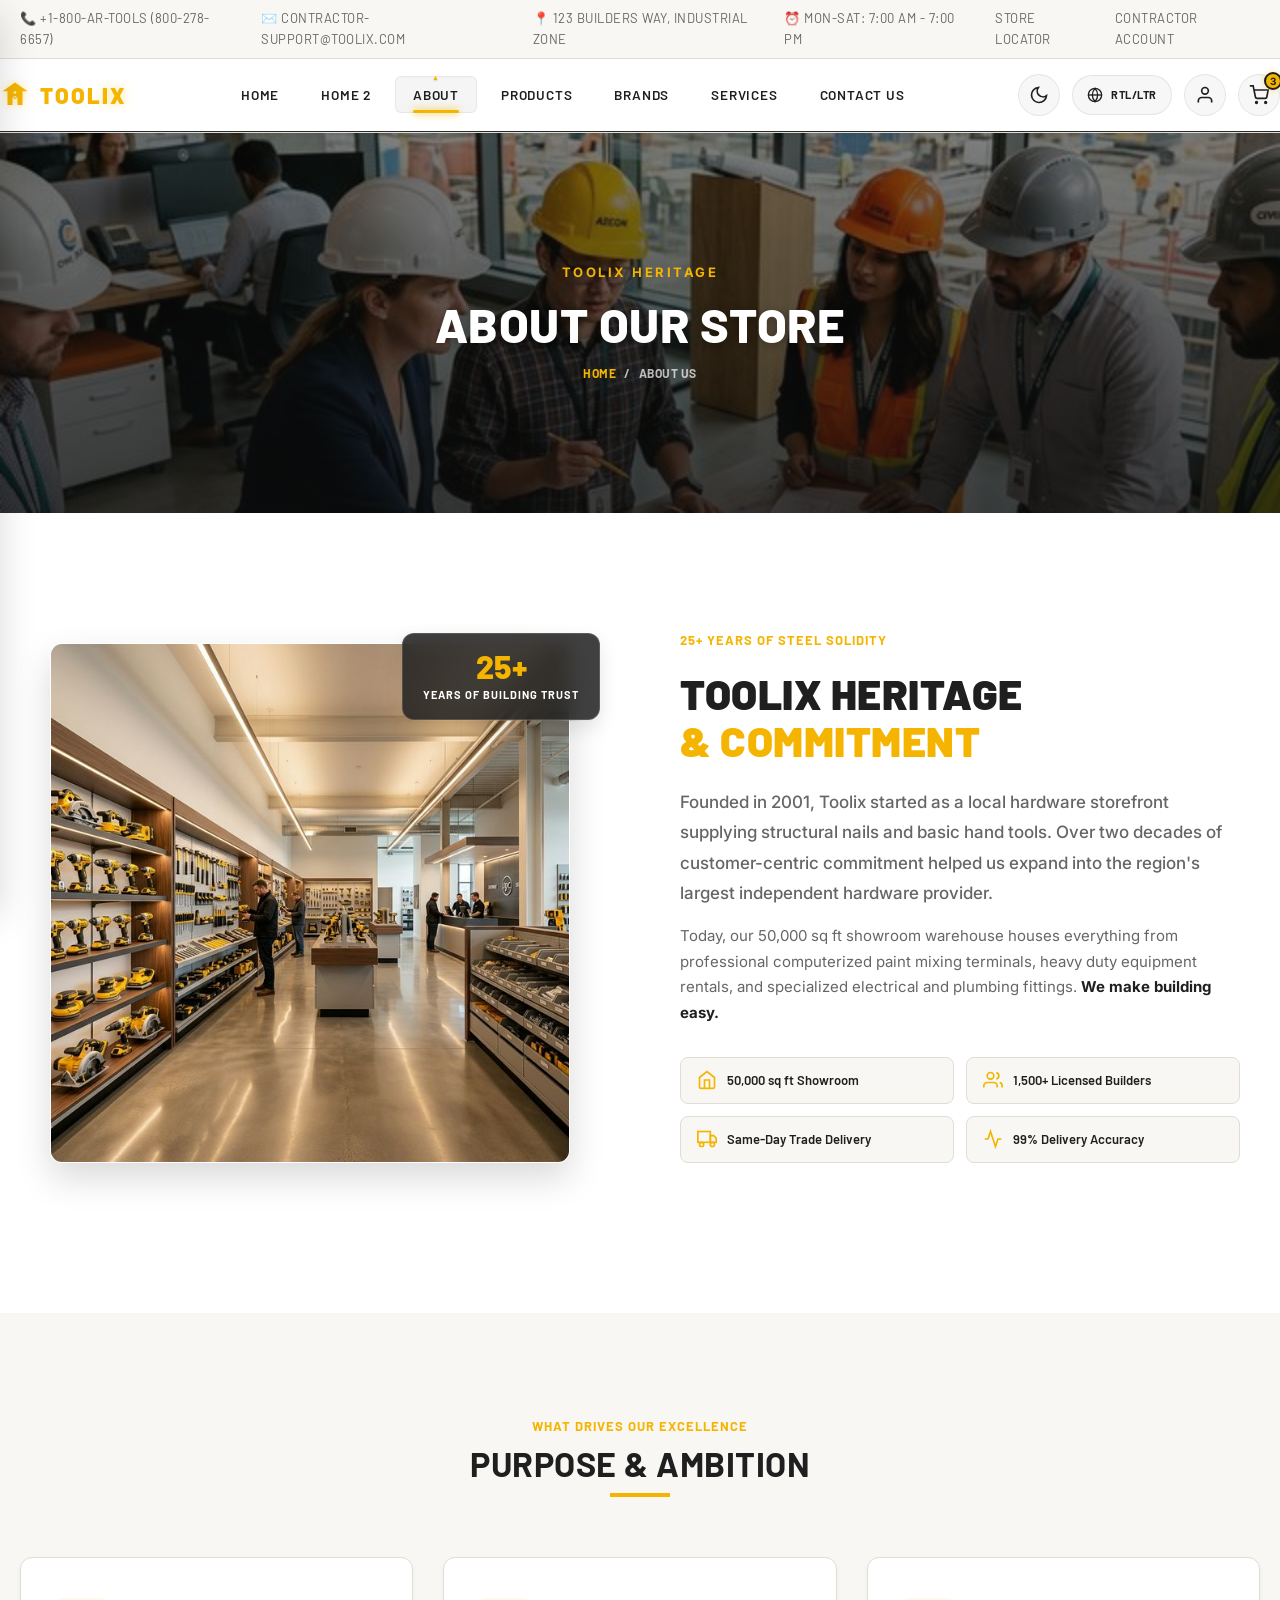
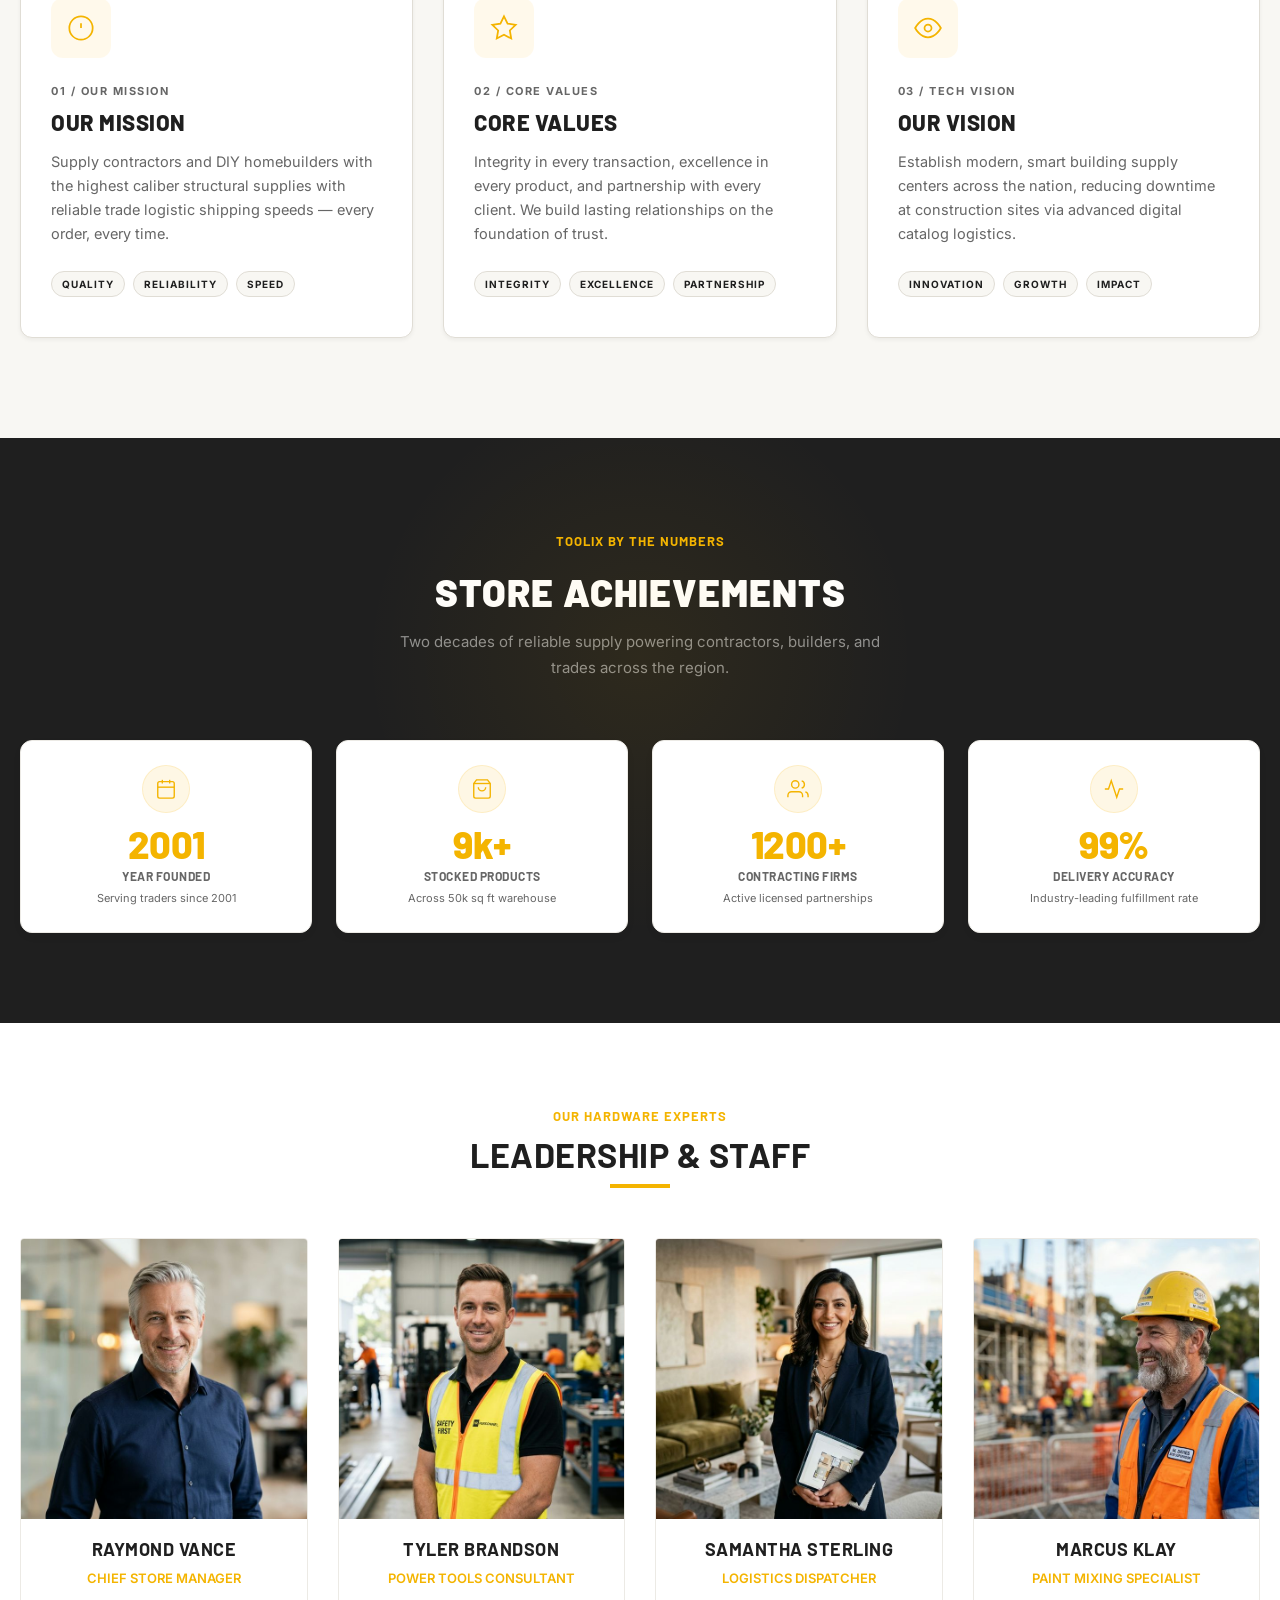
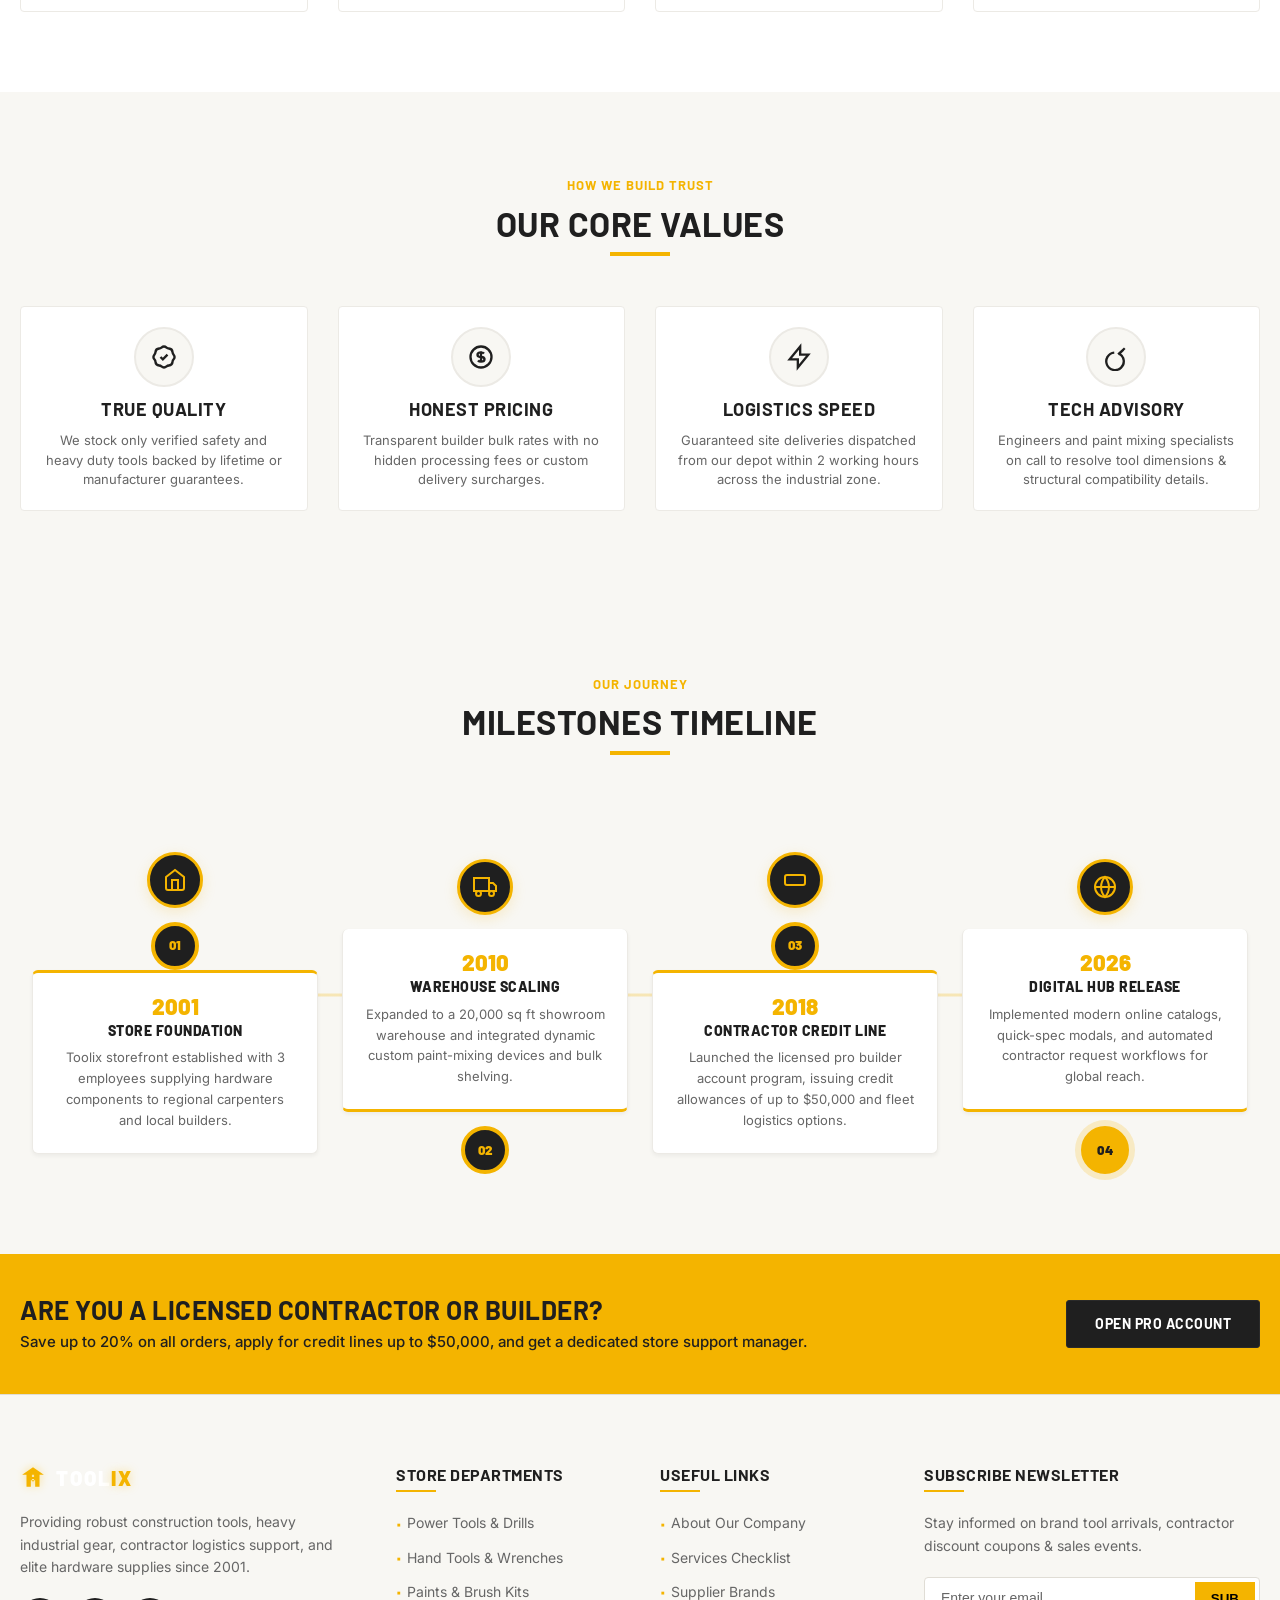
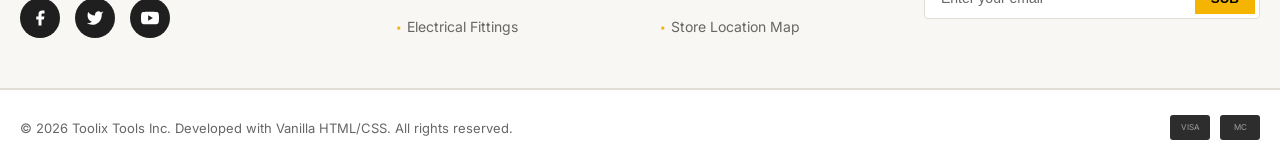
==== commit 86d6d029: "first commit" ====
--- a/about.html
+++ b/about.html
@@ -17,6 +17,8 @@
             document.documentElement.setAttribute('dir', 'rtl');
         }
     </script>
+    <link rel="icon" type="image/svg+xml" href="favicon.svg">
+    <link rel="apple-touch-icon" href="favicon.svg">
 </head>
 
 <body>
--- a/css/style.css
+++ b/css/style.css
@@ -242,13 +242,12 @@
     color: var(--primary);
 }
 
-/* Toolix brand name styling */
 .toolix-brand {
     font-size: 22px;
     font-weight: 900;
     letter-spacing: 2px;
     text-transform: uppercase;
-    color: #ffffff;
+    color: inherit;
     line-height: 1;
     font-family: var(--font-primary);
 }
@@ -2849,23 +2848,38 @@
 }
 
 .footer-logo {
-    font-size: 26px;
+    font-size: 22px;
+    font-weight: 900;
+    letter-spacing: 2px;
+    text-transform: uppercase;
     text-decoration: none;
     color: var(--light);
     display: inline-flex;
     align-items: center;
-    gap: 5px;
+    gap: 10px;
     margin-bottom: 20px;
 }
 
-.footer-logo span {
+.footer-logo .toolix-brand {
+    font-size: 20px;
+    font-weight: 900;
+    letter-spacing: 2px;
+    text-transform: uppercase;
+    color: #ffffff;
+    font-family: var(--font-primary);
+}
+
+.footer-logo .brand-accent-letter {
     color: var(--primary);
+    text-shadow: 0 0 10px rgba(255, 193, 7, 0.4);
 }
 
 .footer-logo-svg {
     width: 26px;
     height: 26px;
     fill: var(--primary);
+    filter: drop-shadow(0 0 4px rgba(255, 193, 7, 0.4));
+    flex-shrink: 0;
 }
 
 .footer-widget p {
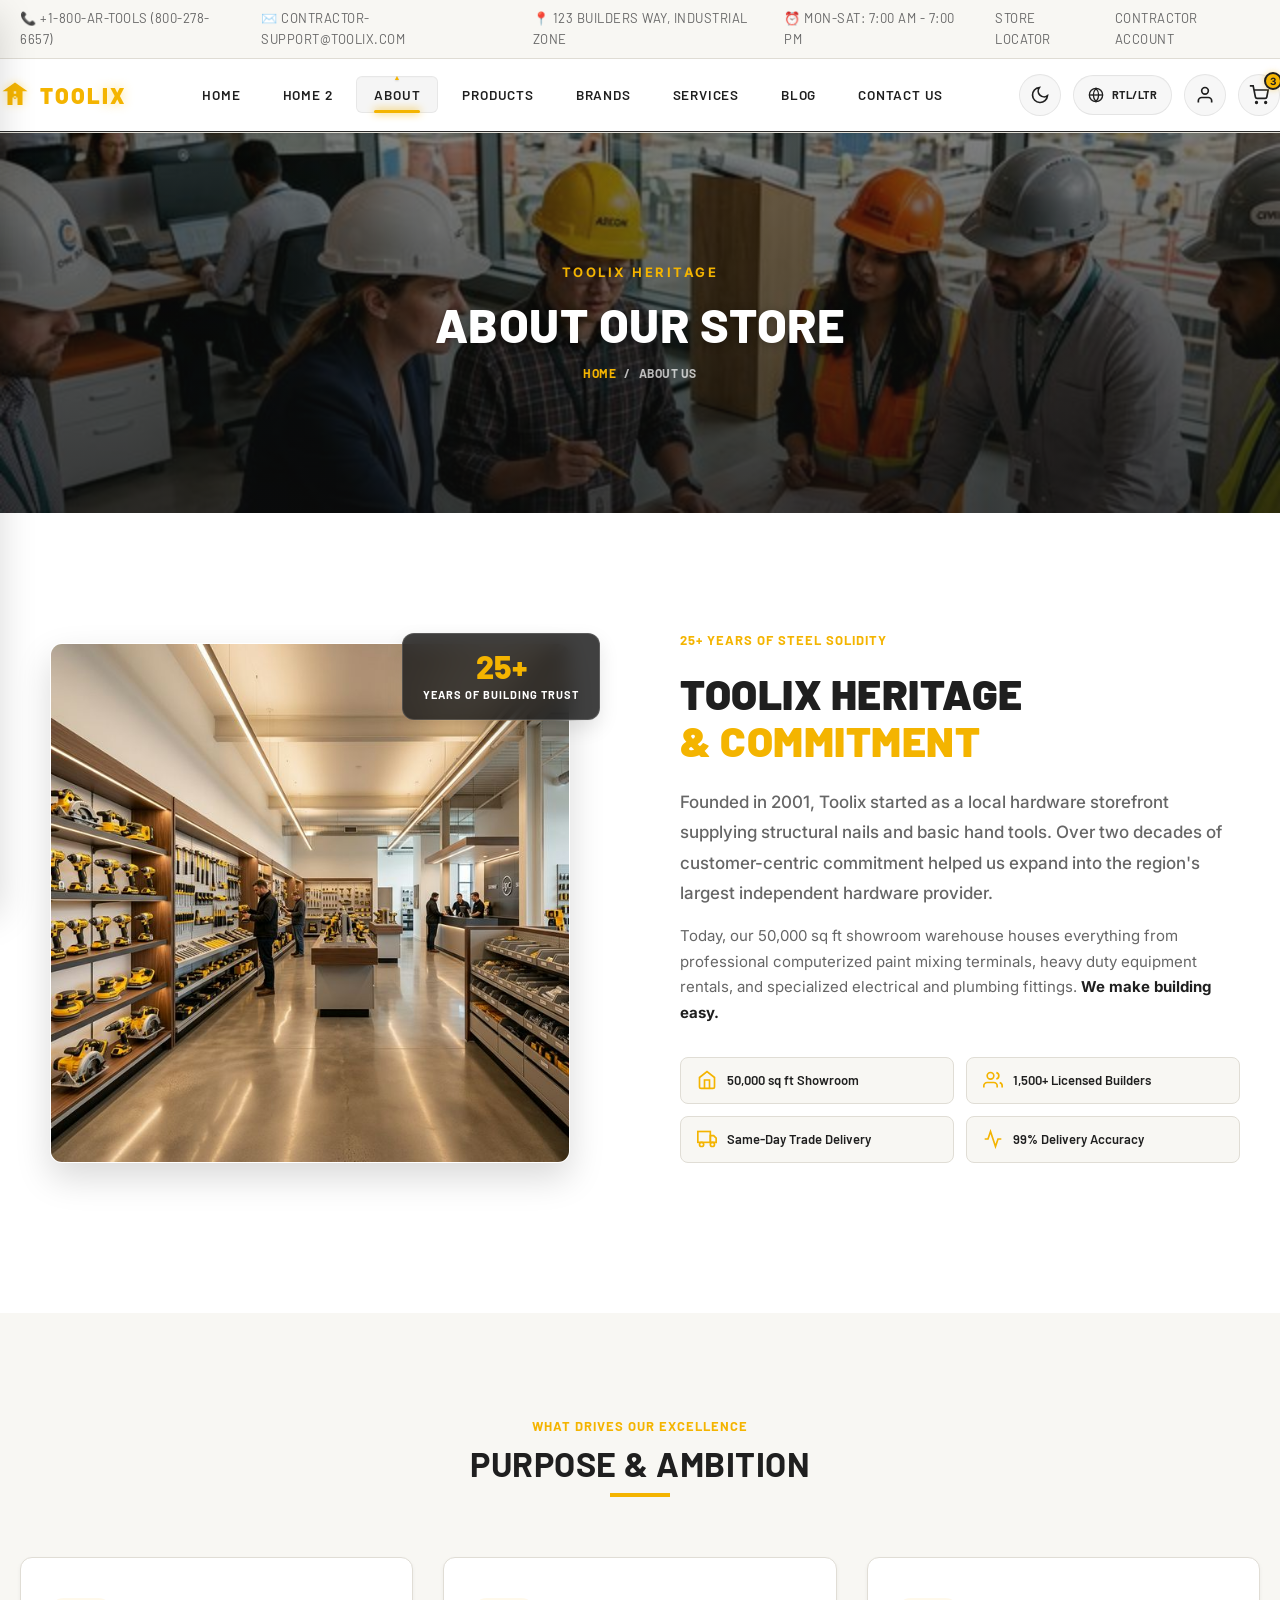
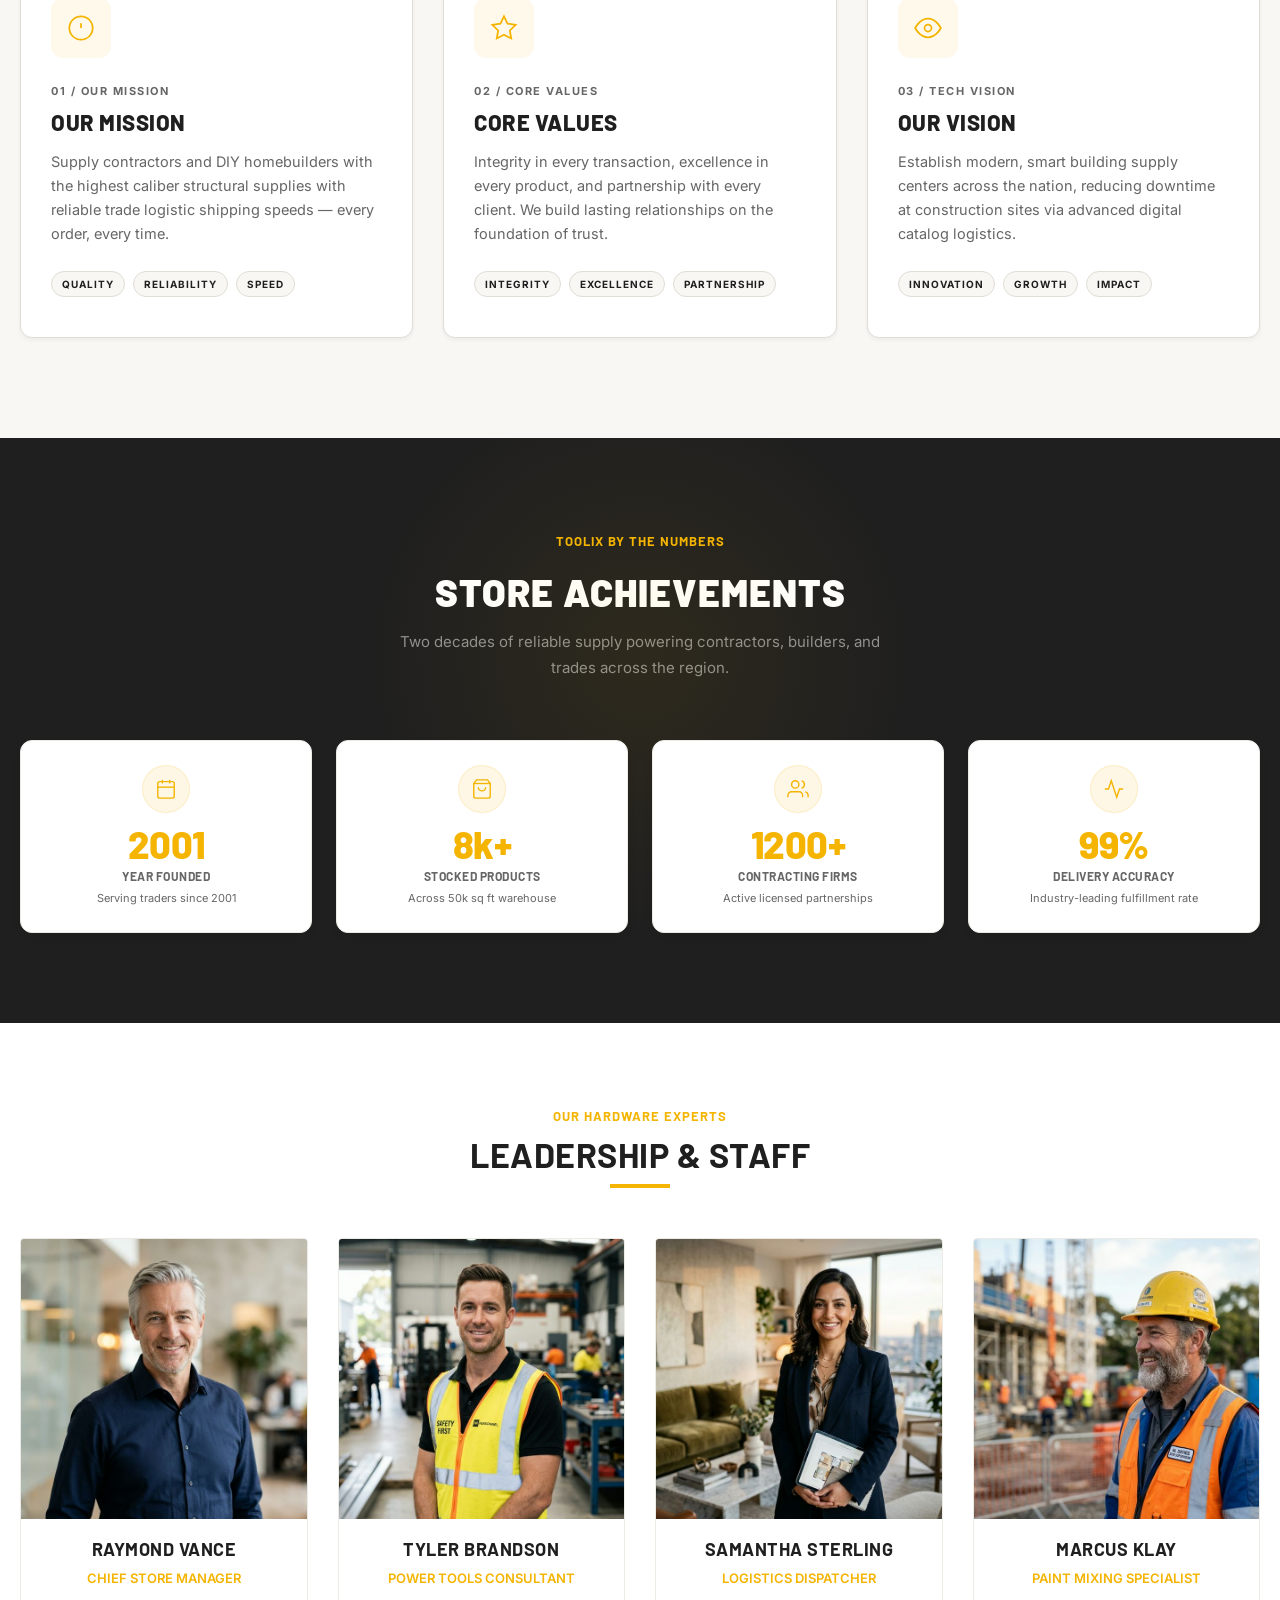
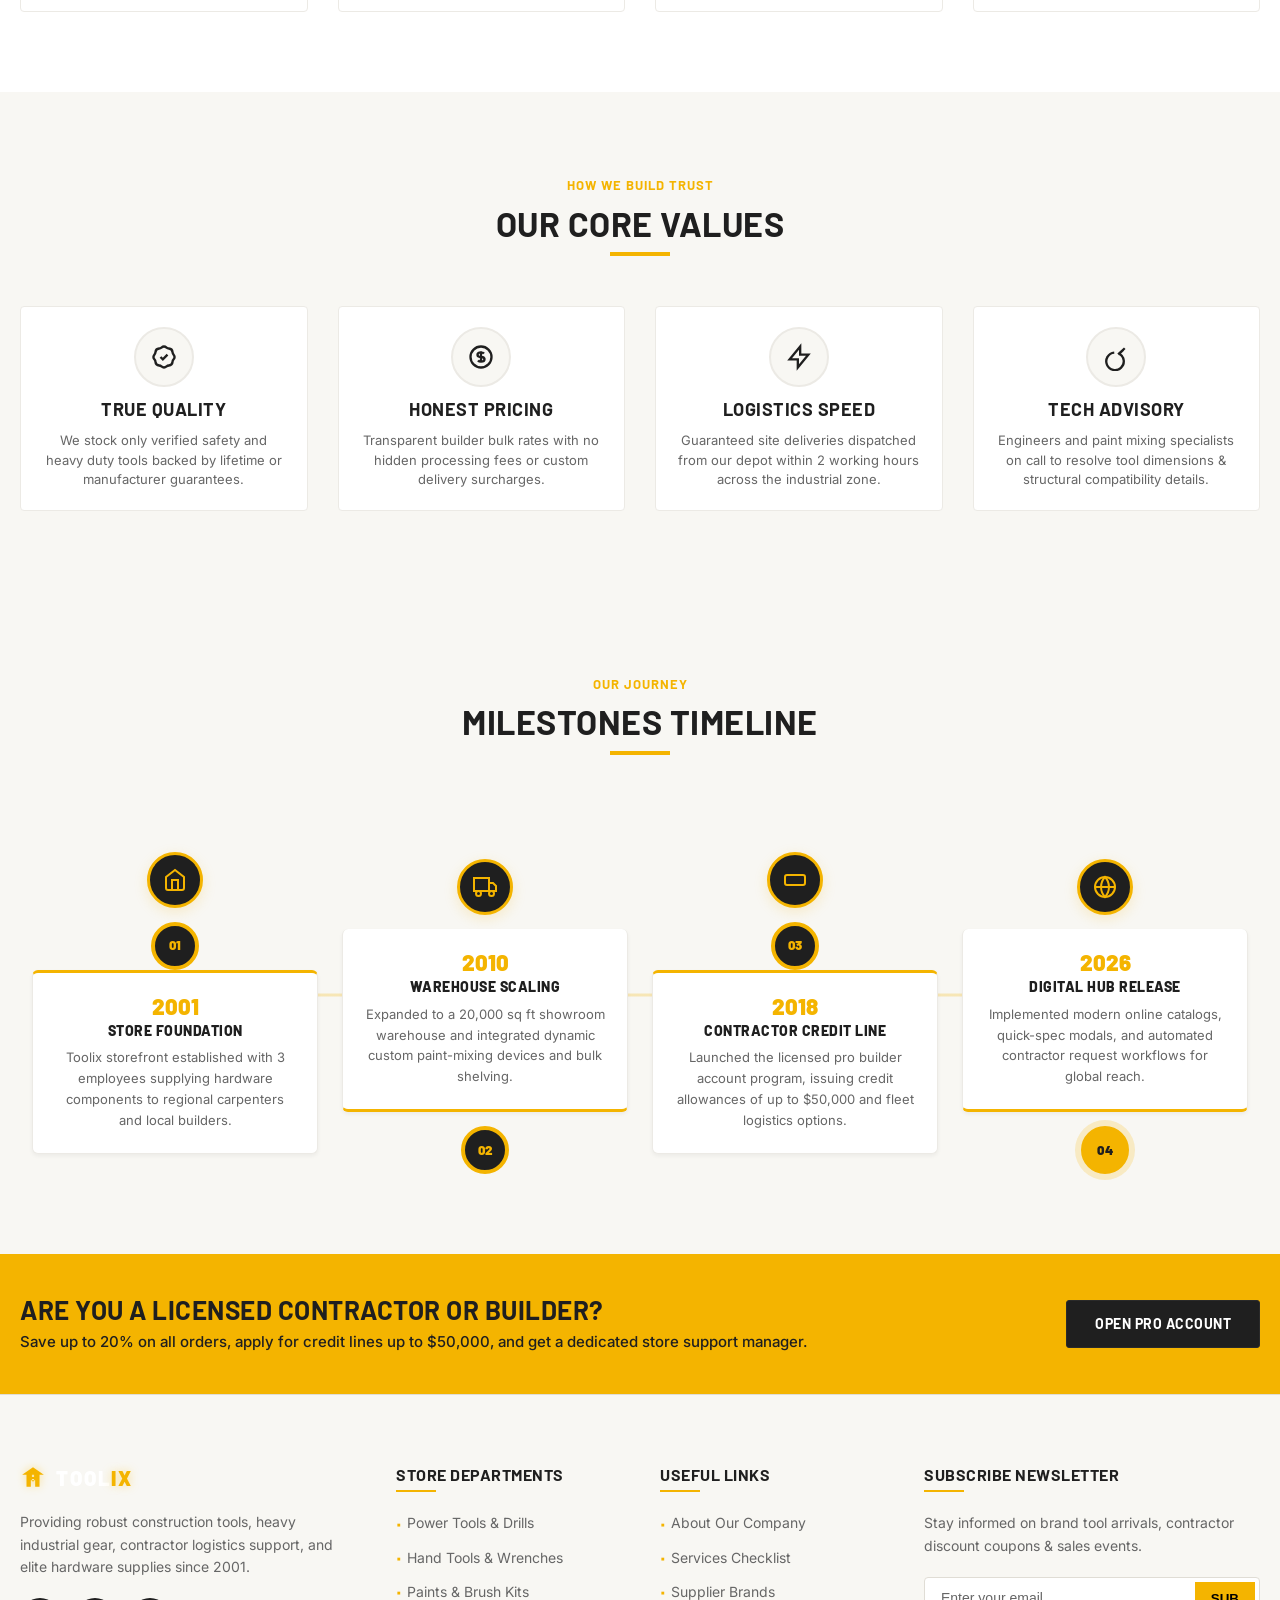
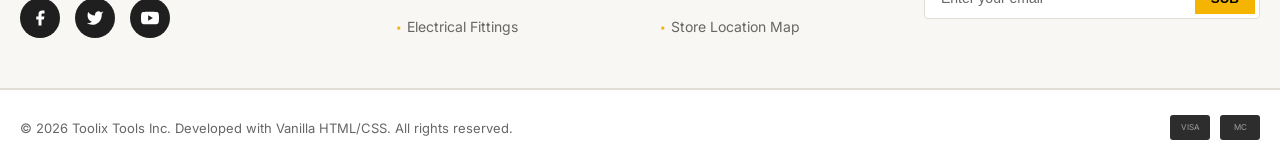
==== commit 3d16c673: "final commit" ====
--- a/about.html
+++ b/about.html
@@ -61,6 +61,7 @@
                     <li><a href="products.html">Products</a></li>
                     <li><a href="brands.html">Brands</a></li>
                     <li><a href="services.html">Services</a></li>
+                    <li><a href="blog.html">Blog</a></li>
                     <li><a href="contact.html">Contact Us</a></li>
                 </ul>
             </nav>
@@ -152,6 +153,7 @@
             <li><a href="products.html">Products</a></li>
             <li><a href="brands.html">Brands</a></li>
             <li><a href="services.html">Services</a></li>
+            <li><a href="blog.html">Blog</a></li>
             <li><a href="contact.html">Contact Us</a></li>
         </ul>
         <div class="mobile-auth-section">
--- a/css/style.css
+++ b/css/style.css
@@ -5021,6 +5021,10 @@
     background-image: url('../images/hero_brands.png') !important;
 }
 
+.blog-hero {
+    background-image: url('https://images.unsplash.com/photo-1504307651254-35680f356dfd?auto=format&fit=crop&w=1600&q=80') !important;
+}
+
 .services-hero {
     background-image: url('../images/hero_services.png') !important;
 }
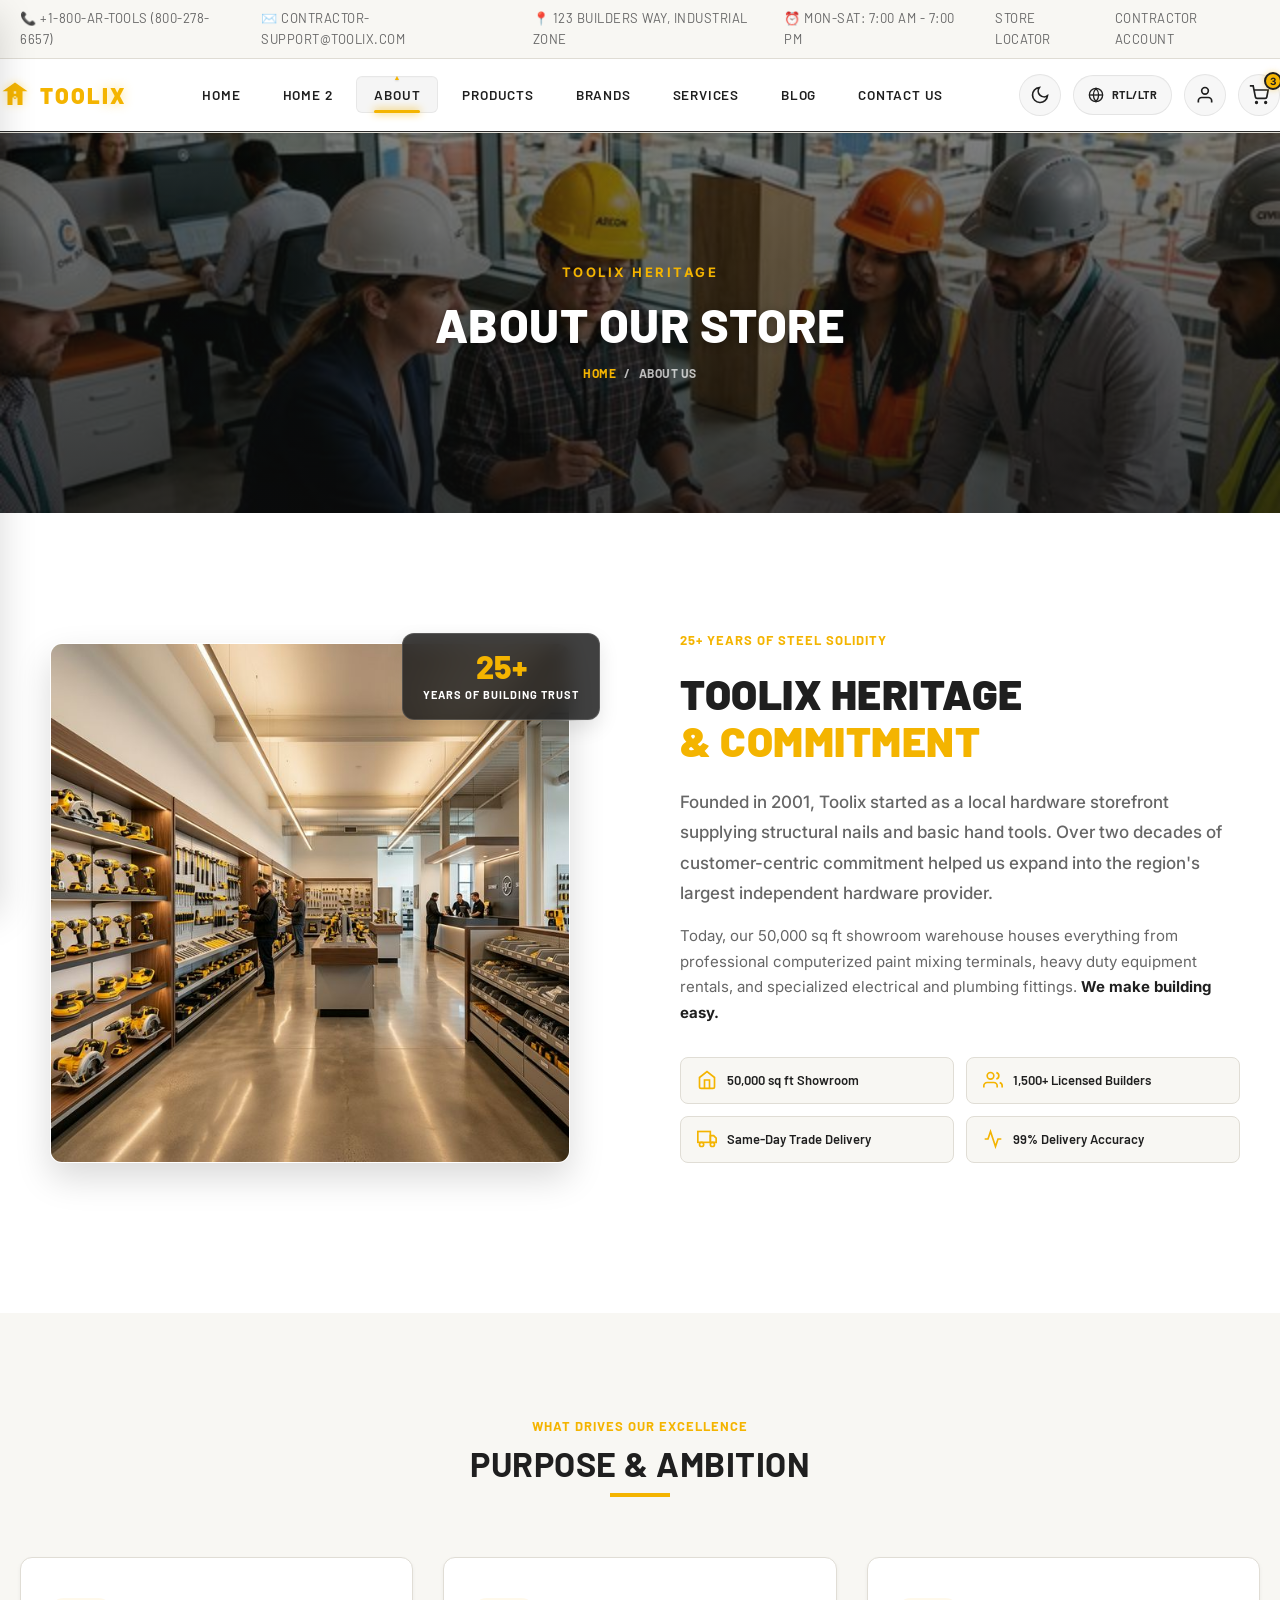
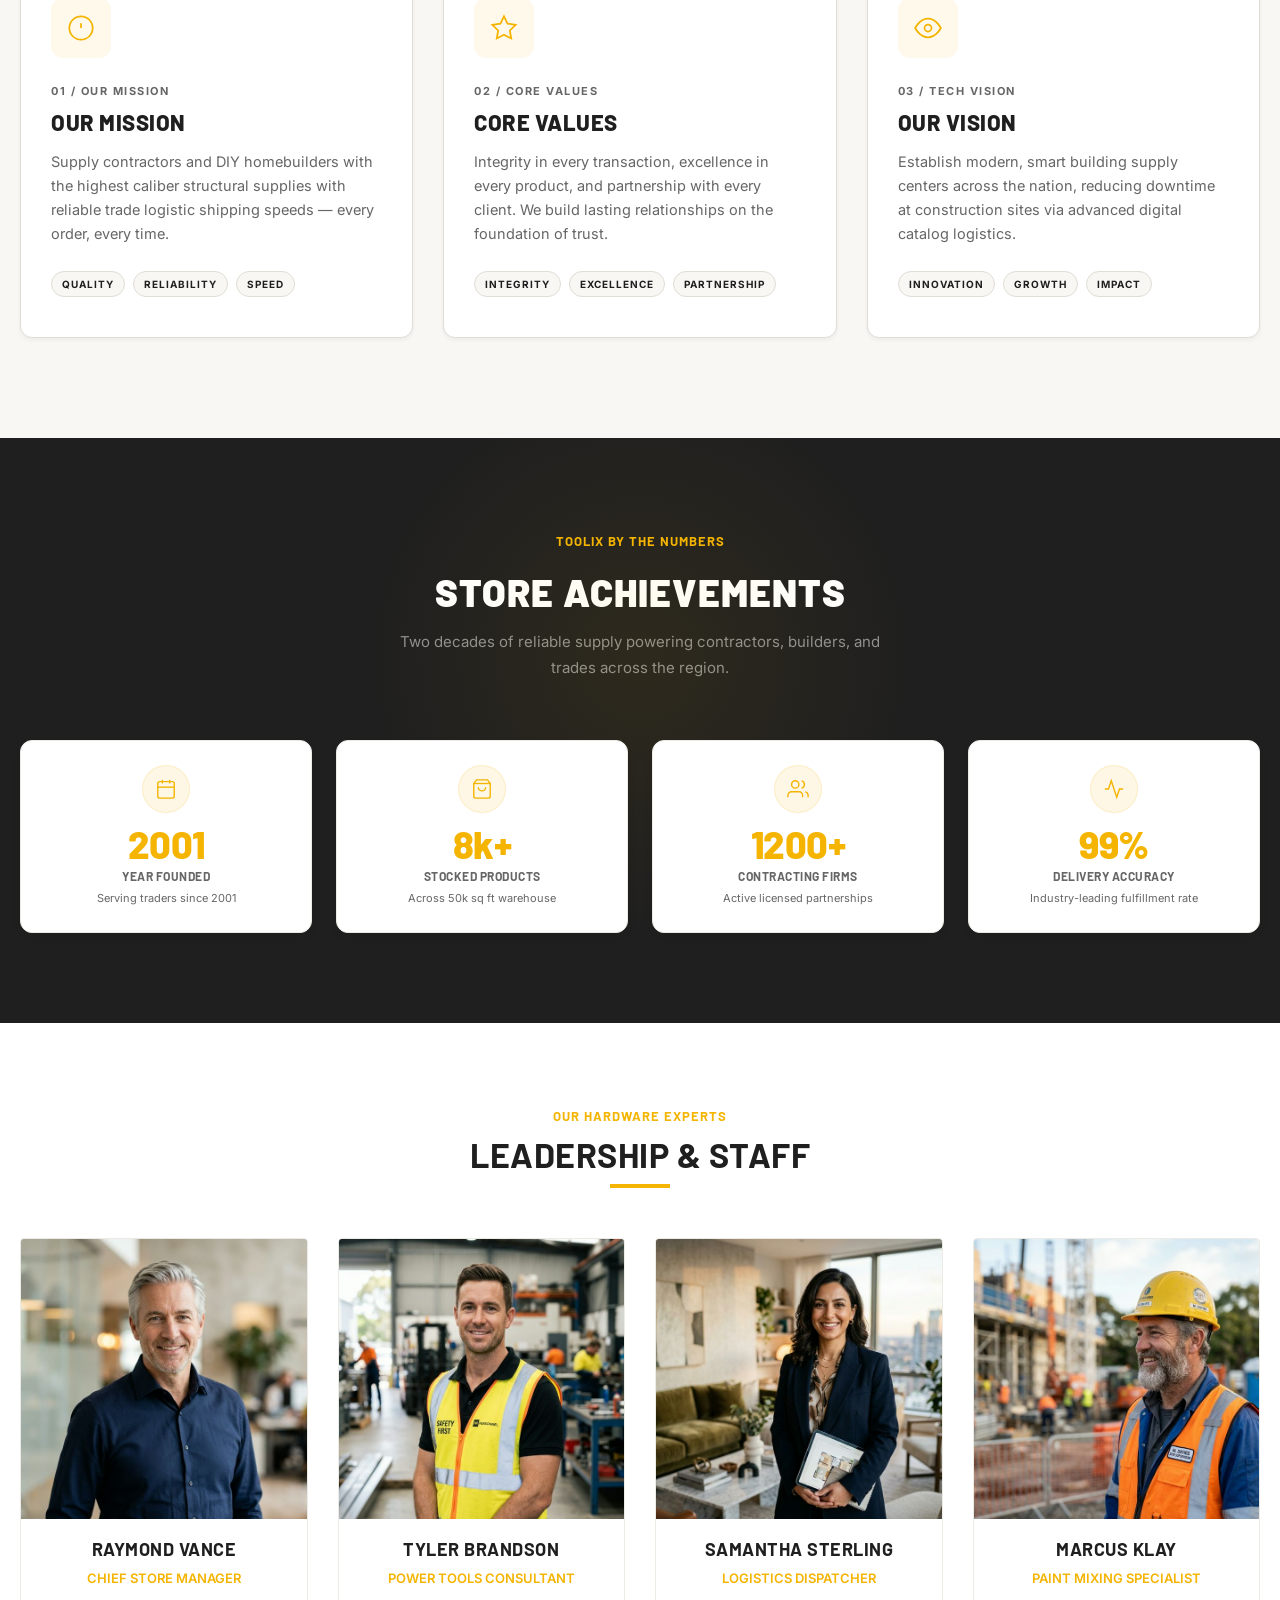
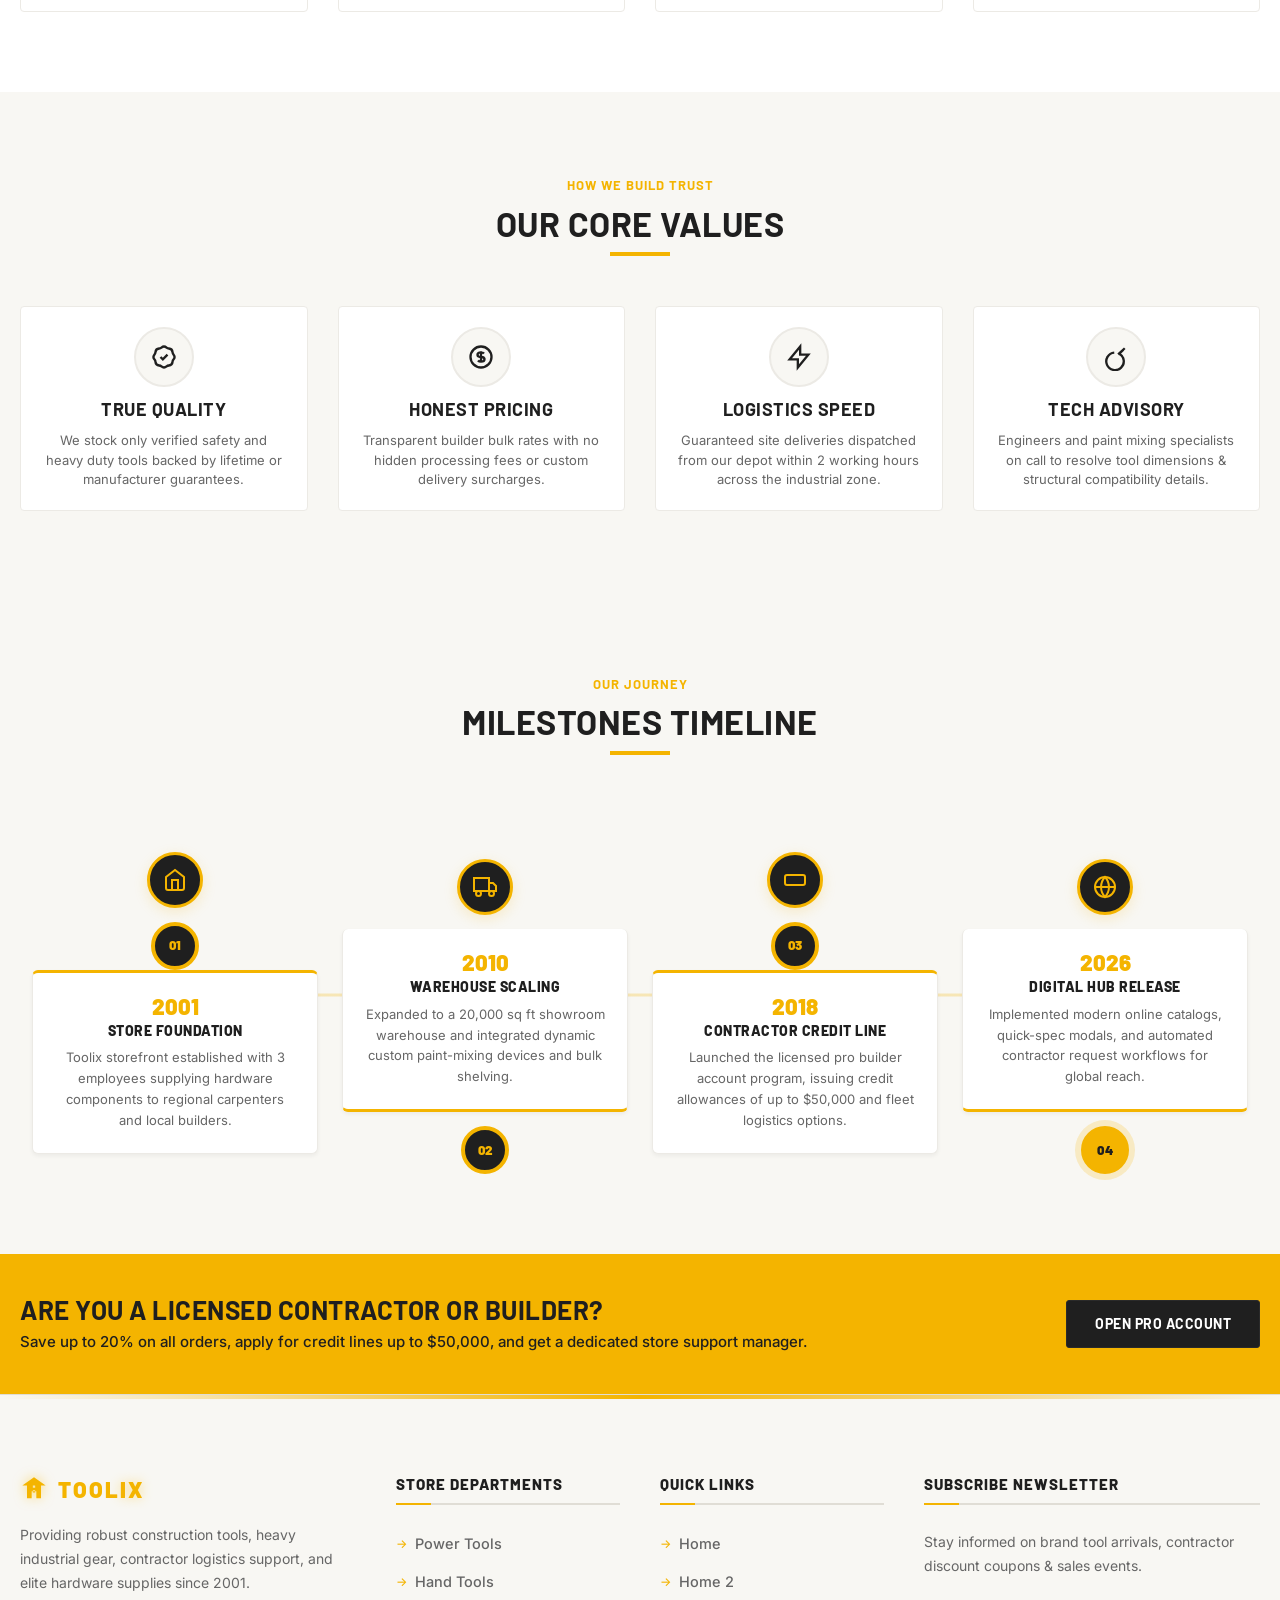
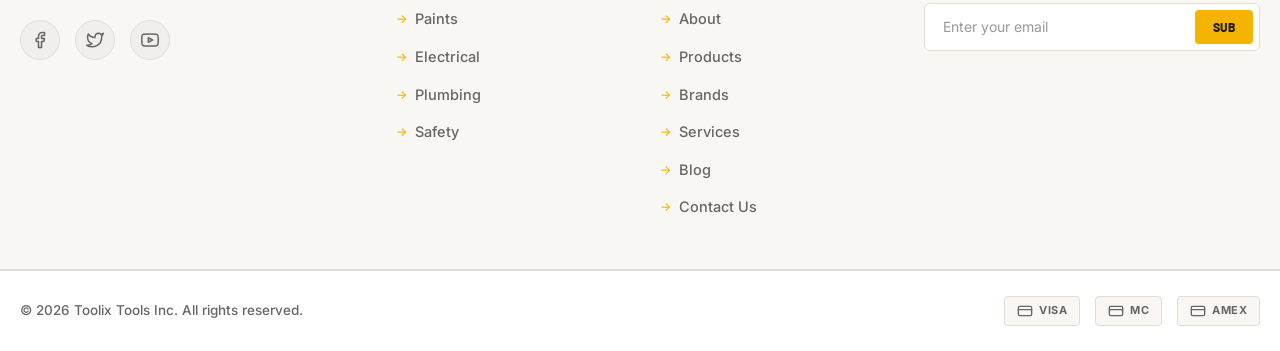
==== commit c2c6e3c5: "final commit" ====
--- a/about.html
+++ b/about.html
@@ -682,6 +682,7 @@
     <footer>
         <div class="footer-top">
             <div class="container footer-grid">
+                <!-- 1 -->
                 <div class="footer-widget">
                     <a href="index.html" class="footer-logo">
                         <svg class="footer-logo-svg" viewBox="0 0 24 24">
@@ -692,43 +693,58 @@
                     <p>Providing robust construction tools, heavy industrial gear, contractor logistics support, and
                         elite hardware supplies since 2001.</p>
                     <div class="social-links">
-                        <a href="#" class="social-btn" aria-label="Facebook">
-                            <svg viewBox="0 0 24 24">
-                                <path d="M18 2h-3a5 5 0 0 0-5 5v3H7v4h3v8h4v-8h3l1-4h-4V7a1 1 0 0 1 1-1h3z" />
+                        <a href="https://facebook.com" target="_blank" class="social-btn" aria-label="Facebook">
+                            <svg viewBox="0 0 24 24" fill="none" stroke="currentColor" stroke-width="2"
+                                stroke-linecap="round" stroke-linejoin="round">
+                                <path d="M18 2h-3a5 5 0 0 0-5 5v3H7v4h3v8h4v-8h3l1-4h-4V7a1 1 0 0 1 1-1h3z"></path>
                             </svg>
                         </a>
-                        <a href="#" class="social-btn" aria-label="Twitter">
-                            <svg viewBox="0 0 24 24">
+                        <a href="https://twitter.com" target="_blank" class="social-btn" aria-label="Twitter">
+                            <svg viewBox="0 0 24 24" fill="none" stroke="currentColor" stroke-width="2"
+                                stroke-linecap="round" stroke-linejoin="round">
                                 <path
-                                    d="M23 3a10.9 10.9 0 0 1-3.14 1.53 4.48 4.48 0 0 0-7.86 3v1A10.66 10.66 0 0 1 3 4s-4 9 5 13a11.64 11.64 0 0 1-7 2c9 5 20 0 20-11.5a4.5 4.5 0 0 0-.08-.83A7.72 7.72 0 0 0 23 3z" />
+                                    d="M23 3a10.9 10.9 0 0 1-3.14 1.53 4.48 4.48 0 0 0-7.86 3v1A10.66 10.66 0 0 1 3 4s-4 9 5 13a11.64 11.64 0 0 1-7 2c9 5 20 0 20-11.5a4.5 4.5 0 0 0-.08-.83A7.72 7.72 0 0 0 23 3z">
+                                </path>
                             </svg>
                         </a>
-                        <a href="#" class="social-btn" aria-label="YouTube">
-                            <svg viewBox="0 0 24 24">
+                        <a href="https://youtube.com" target="_blank" class="social-btn" aria-label="YouTube">
+                            <svg viewBox="0 0 24 24" fill="none" stroke="currentColor" stroke-width="2"
+                                stroke-linecap="round" stroke-linejoin="round">
                                 <path
-                                    d="M23.498 6.163a3.003 3.003 0 0 0-2.11-2.11C19.518 3.545 12 3.545 12 3.545s-7.518 0-9.388.508a3.003 3.003 0 0 0-2.11 2.11C0 8.033 0 12 0 12s0 3.967.502 5.837a3.003 3.003 0 0 0 2.11 2.11c1.87.508 9.388.508 9.388.508s7.518 0 9.388-.508a3.003 3.003 0 0 0 2.11-2.11C24 15.967 24 12 24 12s0-3.967-.502-5.837zM9.545 15.568V8.432L15.818 12l-6.273 3.568z" />
+                                    d="M22.54 6.42a2.78 2.78 0 0 0-1.95-1.96C18.88 4 12 4 12 4s-6.88 0-8.59.46A2.78 2.78 0 0 0 1.46 6.42 29 29 0 0 0 1 12a29 29 0 0 0 .46 5.58 2.78 2.78 0 0 0 1.95 1.96C5.12 20 12 20 12 20s6.88 0 8.59-.46a2.78 2.78 0 0 0 1.95-1.96A29 29 0 0 0 23 12a29 29 0 0 0-.46-5.58z">
+                                </path>
+                                <polygon points="9.75 15.02 15.5 12 9.75 8.98 9.75 15.02"></polygon>
                             </svg>
                         </a>
                     </div>
                 </div>
+                <!-- 2 -->
                 <div class="footer-widget">
                     <h3>Store Departments</h3>
                     <ul>
-                        <li><a href="products.html?category=powertools">Power Tools & Drills</a></li>
-                        <li><a href="products.html?category=handtools">Hand Tools & Wrenches</a></li>
-                        <li><a href="products.html?category=paints">Paints & Brush Kits</a></li>
-                        <li><a href="products.html?category=electrical">Electrical Fittings</a></li>
+                        <li><a href="products.html?category=powertools">Power Tools</a></li>
+                        <li><a href="products.html?category=handtools">Hand Tools</a></li>
+                        <li><a href="products.html?category=paints">Paints</a></li>
+                        <li><a href="products.html?category=electrical">Electrical</a></li>
+                        <li><a href="products.html?category=plumbing">Plumbing</a></li>
+                        <li><a href="products.html?category=safety">Safety</a></li>
                     </ul>
                 </div>
+                <!-- 3 -->
                 <div class="footer-widget">
-                    <h3>Useful Links</h3>
+                    <h3>Quick Links</h3>
                     <ul>
-                        <li><a href="about.html">About Our Company</a></li>
-                        <li><a href="services.html">Services Checklist</a></li>
-                        <li><a href="brands.html">Supplier Brands</a></li>
-                        <li><a href="contact.html">Store Location Map</a></li>
+                        <li><a href="index.html">Home</a></li>
+                        <li><a href="home2.html">Home 2</a></li>
+                        <li><a href="about.html">About</a></li>
+                        <li><a href="products.html">Products</a></li>
+                        <li><a href="brands.html">Brands</a></li>
+                        <li><a href="services.html">Services</a></li>
+                        <li><a href="blog.html">Blog</a></li>
+                        <li><a href="contact.html">Contact Us</a></li>
                     </ul>
                 </div>
+                <!-- 4 -->
                 <div class="footer-widget">
                     <h3>Subscribe Newsletter</h3>
                     <p class="footer-newsletter">Stay informed on brand tool arrivals, contractor discount coupons &
@@ -742,16 +758,32 @@
         </div>
         <div class="footer-bottom bg-dark">
             <div class="container footer-bottom-content">
-                <p>&copy; 2026 Toolix Tools Inc. Developed with Vanilla HTML/CSS. All rights reserved.</p>
+                <p>&copy; 2026 Toolix Tools Inc. All rights reserved.</p>
                 <div class="footer-payment">
-                    <svg viewBox="0 0 40 25">
-                        <rect width="40" height="25" rx="3" fill="#2d2d2d" /><text x="50%" y="60%" fill="#a0a0a0"
-                            font-size="8" text-anchor="middle">VISA</text>
-                    </svg>
-                    <svg viewBox="0 0 40 25">
-                        <rect width="40" height="25" rx="3" fill="#2d2d2d" /><text x="50%" y="60%" fill="#a0a0a0"
-                            font-size="8" text-anchor="middle">MC</text>
-                    </svg>
+                    <span class="payment-card" title="Visa">
+                        <svg viewBox="0 0 24 24" fill="none" stroke="currentColor" stroke-width="2"
+                            stroke-linecap="round" stroke-linejoin="round">
+                            <rect x="2" y="5" width="20" height="14" rx="2"></rect>
+                            <line x1="2" y1="10" x2="22" y2="10"></line>
+                        </svg>
+                        VISA
+                    </span>
+                    <span class="payment-card" title="Mastercard">
+                        <svg viewBox="0 0 24 24" fill="none" stroke="currentColor" stroke-width="2"
+                            stroke-linecap="round" stroke-linejoin="round">
+                            <rect x="2" y="5" width="20" height="14" rx="2"></rect>
+                            <line x1="2" y1="10" x2="22" y2="10"></line>
+                        </svg>
+                        MC
+                    </span>
+                    <span class="payment-card" title="American Express">
+                        <svg viewBox="0 0 24 24" fill="none" stroke="currentColor" stroke-width="2"
+                            stroke-linecap="round" stroke-linejoin="round">
+                            <rect x="2" y="5" width="20" height="14" rx="2"></rect>
+                            <line x1="2" y1="10" x2="22" y2="10"></line>
+                        </svg>
+                        AMEX
+                    </span>
                 </div>
             </div>
         </div>
--- a/css/style.css
+++ b/css/style.css
@@ -247,7 +247,7 @@
     font-weight: 900;
     letter-spacing: 2px;
     text-transform: uppercase;
-    color: inherit;
+    color: var(--primary);
     line-height: 1;
     font-family: var(--font-primary);
 }
@@ -387,6 +387,188 @@
 
 .header-action-btn:hover .cart-count {
     transform: scale(1.1);
+}
+
+/* User Account Button — Desktop, 1024px, 768px only (hidden on mobile) */
+.user-account-btn:hover svg {
+    transform: scale(1.15) translateY(-1px);
+}
+
+/* ── 1024px Responsive Header — Single Row Layout ── */
+@media (max-width: 1024px) {
+
+    /* Tighter container to prevent content overflow */
+    .container {
+        max-width: 100%;
+        padding: 0 12px;
+        box-sizing: border-box;
+    }
+
+    /* Header single-row enforcement */
+    header {
+        overflow: hidden;
+        box-shadow: var(--shadow-sm);
+    }
+
+    .header-main {
+        padding: 10px 0;
+        gap: 8px;
+        flex-wrap: nowrap;
+        align-items: center;
+        display: flex;
+        border-bottom: 1px solid var(--dark-light);
+        width: 100%;
+        box-sizing: border-box;
+        overflow: hidden;
+    }
+
+    /* Logo: compact and fixed width */
+    .logo-container {
+        flex: 0 0 auto;
+        min-width: 0;
+    }
+
+    .brand-logo {
+        font-size: 17px;
+        gap: 0;
+        white-space: nowrap;
+    }
+
+    .brand-icon {
+        width: 20px;
+        height: 20px;
+        margin-right: 5px;
+        flex-shrink: 0;
+    }
+
+    .toolix-brand {
+        font-size: 16px;
+        letter-spacing: 0.5px;
+    }
+
+    /* Desktop nav: fill remaining space, items tightly packed */
+    .desktop-nav {
+        flex: 1 1 auto;
+        min-width: 0;
+        display: flex;
+        justify-content: center;
+        overflow: hidden;
+    }
+
+    .desktop-nav .nav-links {
+        gap: 0;
+        flex-wrap: nowrap;
+        justify-content: center;
+        align-items: center;
+        width: 100%;
+    }
+
+    .desktop-nav .nav-links>li {
+        flex-shrink: 1;
+        min-width: 0;
+    }
+
+    .desktop-nav .nav-links>li>a {
+        font-size: 11px;
+        padding: 6px 8px;
+        letter-spacing: 0.3px;
+        white-space: nowrap;
+        display: inline-flex;
+        align-items: center;
+        overflow: hidden;
+        text-overflow: ellipsis;
+    }
+
+    .desktop-nav .nav-links>li>a::after {
+        left: 8px;
+        right: 8px;
+        height: 1.5px;
+    }
+
+    .desktop-nav .nav-links>li>a::before {
+        font-size: 5px;
+        top: -2px;
+    }
+
+    /* Header actions: compact circle buttons, no labels */
+    .header-actions {
+        gap: 6px;
+        flex-shrink: 0;
+        flex-wrap: nowrap;
+        align-items: center;
+        min-width: 0;
+    }
+
+    .header-action-btn {
+        width: 34px;
+        height: 34px;
+        flex: 0 0 34px;
+        padding: 0;
+        border-radius: 50%;
+        display: flex;
+        align-items: center;
+        justify-content: center;
+    }
+
+    .header-action-btn svg {
+        width: 16px;
+        height: 16px;
+    }
+
+    /* RTL/LTR toggle: hide the text label, make it circular */
+    #rtlToggleBtn.header-action-btn {
+        width: 34px !important;
+        height: 34px !important;
+        padding: 0 !important;
+        border-radius: 50% !important;
+        gap: 0 !important;
+        flex: 0 0 34px !important;
+        display: flex !important;
+        align-items: center !important;
+        justify-content: center !important;
+    }
+
+    #rtlToggleBtn.header-action-btn::after {
+        display: none !important;
+        content: none !important;
+    }
+
+    #rtlToggleBtn.header-action-btn svg.lang-icon {
+        width: 16px !important;
+        height: 16px !important;
+    }
+
+    .cart-count {
+        width: 15px;
+        height: 15px;
+        font-size: 9px;
+    }
+
+    /* Topbar adjustments for 1024px */
+    .topbar {
+        font-size: 11px;
+    }
+
+    .topbar-info,
+    .topbar-links {
+        gap: 12px;
+    }
+
+    .topbar-info span,
+    .topbar-links span,
+    .topbar-links a {
+        font-size: 11px;
+    }
+
+    /* Brand accent letter scale */
+    .brand-accent-letter {
+        text-shadow: 0 0 10px rgba(255, 193, 7, 0.35);
+    }
+
+    /* Prevent horizontal scroll from any stray elements */
+    body {
+        overflow-x: hidden;
+    }
 }
 
 /* Nav Menu */
@@ -1308,7 +1490,7 @@
 }
 
 .overlay-btn:hover svg {
-    stroke: var(--dark);
+    stroke: #121212;
 }
 
 .product-info {
@@ -2834,11 +3016,24 @@
 footer {
     background-color: var(--dark-deep);
     color: var(--gray-light);
+    font-family: var(--font-secondary);
+    position: relative;
+}
+
+/* Add a glowing premium accent line at the top */
+footer::before {
+    content: '';
+    position: absolute;
+    top: 0;
+    left: 0;
+    width: 100%;
+    height: 4px;
+    background: linear-gradient(90deg, var(--dark-deep) 0%, var(--primary) 50%, var(--dark-deep) 100%);
 }
 
 .footer-top {
-    border-bottom: 1px solid var(--dark-light);
-    padding: 70px 0 50px;
+    border-bottom: 1px solid rgba(255, 255, 255, 0.05);
+    padding: 80px 0 50px;
 }
 
 .footer-grid {
@@ -2847,8 +3042,42 @@
     gap: 40px;
 }
 
+.footer-widget h3 {
+    font-size: 15px;
+    font-weight: 800;
+    color: var(--light);
+    margin-bottom: 25px;
+    text-transform: uppercase;
+    font-family: var(--font-primary);
+    position: relative;
+    padding-bottom: 10px;
+    letter-spacing: 1px;
+    border-bottom: 2px solid rgba(255, 255, 255, 0.05);
+}
+
+.footer-widget h3::after {
+    content: '';
+    position: absolute;
+    bottom: -2px;
+    left: 0;
+    width: 35px;
+    height: 2px;
+    background-color: var(--primary);
+    box-shadow: 0 0 8px var(--primary);
+    transition: width 0.3s ease;
+}
+
+[dir="rtl"] .footer-widget h3::after {
+    left: auto;
+    right: 0;
+}
+
+.footer-widget:hover h3::after {
+    width: 60px;
+}
+
 .footer-logo {
-    font-size: 22px;
+    font-size: 24px;
     font-weight: 900;
     letter-spacing: 2px;
     text-transform: uppercase;
@@ -2858,54 +3087,26 @@
     align-items: center;
     gap: 10px;
     margin-bottom: 20px;
-}
-
-.footer-logo .toolix-brand {
-    font-size: 20px;
-    font-weight: 900;
-    letter-spacing: 2px;
-    text-transform: uppercase;
-    color: #ffffff;
-    font-family: var(--font-primary);
-}
-
-.footer-logo .brand-accent-letter {
-    color: var(--primary);
-    text-shadow: 0 0 10px rgba(255, 193, 7, 0.4);
+    transition: var(--transition);
+}
+
+.footer-logo:hover {
+    transform: translateY(-2px);
 }
 
 .footer-logo-svg {
-    width: 26px;
-    height: 26px;
+    width: 28px;
+    height: 28px;
     fill: var(--primary);
-    filter: drop-shadow(0 0 4px rgba(255, 193, 7, 0.4));
+    filter: drop-shadow(0 0 6px rgba(255, 193, 7, 0.5));
     flex-shrink: 0;
 }
 
 .footer-widget p {
     font-size: 14px;
-    color: var(--gray-light);
-    margin-bottom: 20px;
-}
-
-.footer-widget h3 {
-    font-size: 16px;
-    color: var(--light);
-    margin-bottom: 20px;
-    text-transform: uppercase;
-    font-family: var(--font-primary);
-    position: relative;
-    padding-bottom: 8px;
-}
-
-.footer-widget h3::after {
-    content: '';
-    position: absolute;
-    bottom: 0;
-    left: 0;
-    width: 40px;
-    height: 2px;
-    background-color: var(--primary);
+    color: #b0aba0;
+    line-height: 1.7;
+    margin-bottom: 25px;
 }
 
 .footer-widget ul {
@@ -2913,58 +3114,100 @@
     display: flex;
     flex-direction: column;
     gap: 12px;
+    padding: 0;
+    margin: 0;
 }
 
 .footer-widget ul li a {
-    color: var(--gray-light);
+    color: #b0aba0;
     text-decoration: none;
-    font-size: 14px;
-    transition: var(--transition);
-    display: flex;
+    font-size: 14.5px;
+    transition: all 0.25s cubic-bezier(0.25, 0.8, 0.25, 1);
+    display: inline-flex;
     align-items: center;
-    gap: 5px;
+    gap: 8px;
+    font-weight: 500;
 }
 
 .footer-widget ul li a::before {
-    content: '▪';
+    content: '→';
     color: var(--primary);
-    font-size: 10px;
+    font-size: 12px;
+    transition: transform 0.25s ease;
+}
+
+[dir="rtl"] .footer-widget ul li a::before {
+    content: '←';
 }
 
 .footer-widget ul li a:hover {
     color: var(--primary);
-    padding-left: 5px;
-}
-
-.footer-contact-info {
-    display: flex;
-    flex-direction: column;
+    transform: translateX(6px);
+}
+
+[dir="rtl"] .footer-widget ul li a:hover {
+    transform: translateX(-6px);
+}
+
+.footer-widget ul li a:hover::before {
+    transform: scale(1.2);
+}
+
+/* Social Buttons redesigned as premium neon items */
+.social-links {
+    display: flex;
     gap: 15px;
-}
-
-.footer-contact-item {
-    display: flex;
-    gap: 15px;
-    font-size: 14px;
-}
-
-.footer-contact-item svg {
+    margin-top: 10px;
+}
+
+.social-btn {
+    display: flex;
+    align-items: center;
+    justify-content: center;
+    width: 40px;
+    height: 40px;
+    border-radius: 50%;
+    background: rgba(255, 255, 255, 0.03);
+    border: 1px solid rgba(255, 255, 255, 0.06);
+    color: var(--light);
+    text-decoration: none;
+    transition: all 0.3s cubic-bezier(0.25, 0.8, 0.25, 1);
+    box-shadow: inset 0 1px 1px rgba(255, 255, 255, 0.05);
+}
+
+.social-btn svg {
     width: 18px;
     height: 18px;
+    stroke: var(--light);
+    fill: none;
+    transition: var(--transition);
+}
+
+.social-btn:hover {
+    background: rgba(244, 180, 0, 0.08);
+    border-color: var(--primary);
+    color: var(--primary);
+    transform: translateY(-3px) scale(1.05);
+    box-shadow: 0 0 12px rgba(244, 180, 0, 0.25), inset 0 1px 1px rgba(255, 255, 255, 0.1);
+}
+
+.social-btn:hover svg {
     stroke: var(--primary);
-    flex: 0 0 18px;
-}
-
-.footer-newsletter p {
-    font-size: 14px;
-    margin-bottom: 15px;
-}
-
+}
+
+/* Newsletter block styles */
 .newsletter-form {
     display: flex;
-    background: var(--dark-light);
-    padding: 4px;
-    border-radius: 4px;
+    background: rgba(255, 255, 255, 0.03);
+    border: 1px solid rgba(255, 255, 255, 0.08);
+    padding: 6px;
+    border-radius: 6px;
+    transition: all 0.3s ease;
+}
+
+.newsletter-form:focus-within {
+    border-color: var(--primary);
+    box-shadow: 0 0 15px rgba(244, 180, 0, 0.15);
 }
 
 .newsletter-form input {
@@ -2974,28 +3217,46 @@
     color: var(--light);
     padding: 8px 12px;
     font-size: 14px;
+    font-family: var(--font-secondary);
 }
 
 .newsletter-form input:focus {
     outline: none;
 }
 
+.newsletter-form input::placeholder {
+    color: #666666;
+}
+
 .newsletter-form button {
     background: var(--primary);
+    color: var(--dark);
+    font-family: var(--font-primary);
+    font-weight: 800;
+    font-size: 12px;
+    letter-spacing: 0.5px;
     border: none;
-    padding: 8px 16px;
-    font-weight: bold;
+    padding: 10px 18px;
+    border-radius: 4px;
     cursor: pointer;
     transition: var(--transition);
+    text-transform: uppercase;
 }
 
 .newsletter-form button:hover {
     background: var(--primary-hover);
-}
-
+    transform: translateY(-1px);
+    box-shadow: 0 4px 10px rgba(244, 180, 0, 0.2);
+}
+
+/* Footer Bottom Bar */
 .footer-bottom {
+    background-color: #0b0b0a;
     padding: 25px 0;
-    font-size: 13px;
+    font-size: 13.5px;
+    font-weight: 500;
+    color: #888888;
+    border-top: 1px solid rgba(255, 255, 255, 0.03);
 }
 
 .footer-bottom-content {
@@ -3004,15 +3265,68 @@
     align-items: center;
 }
 
+.footer-bottom-content p {
+    margin: 0;
+}
+
 .footer-payment {
     display: flex;
-    gap: 10px;
-}
-
-.footer-payment svg {
-    width: 40px;
-    height: 25px;
-    fill: var(--gray-light);
+    gap: 15px;
+    align-items: center;
+}
+
+.payment-card {
+    display: inline-flex;
+    align-items: center;
+    gap: 6px;
+    background: rgba(255, 255, 255, 0.02);
+    border: 1px solid rgba(255, 255, 255, 0.05);
+    padding: 5px 12px;
+    border-radius: 4px;
+    font-size: 11px;
+    font-weight: 700;
+    letter-spacing: 0.5px;
+    color: #888888;
+    transition: var(--transition);
+    user-select: none;
+}
+
+.payment-card svg {
+    width: 16px;
+    height: 16px;
+    stroke: currentColor;
+    fill: none;
+}
+
+.payment-card:hover {
+    color: var(--light);
+    border-color: rgba(255, 255, 255, 0.15);
+    background: rgba(255, 255, 255, 0.05);
+}
+
+/* Responsive Footer adjustments */
+@media (max-width: 992px) {
+    .footer-grid {
+        grid-template-columns: repeat(2, 1fr);
+        gap: 30px;
+    }
+
+    .footer-top {
+        padding: 60px 0 40px;
+    }
+}
+
+@media (max-width: 576px) {
+    .footer-grid {
+        grid-template-columns: 1fr;
+        gap: 30px;
+    }
+
+    .footer-bottom-content {
+        flex-direction: column;
+        gap: 15px;
+        text-align: center;
+    }
 }
 
 /* Page Header (About, Services, Products, Contact etc) */
@@ -3072,7 +3386,6 @@
     font-weight: 500;
 }
 
-/* Media Queries for Responsiveness */
 @media (max-width: 1200px) {
     .products-grid {
         grid-template-columns: repeat(3, 1fr);
@@ -3217,6 +3530,84 @@
 }
 
 @media (max-width: 576px) {
+
+    /* Hide user account button on mobile */
+    .user-account-btn {
+        display: none !important;
+    }
+
+    /* Container adjustment for extra horizontal space on 360px */
+    .container {
+        padding: 0 12px !important;
+    }
+
+    /* Mobile Header Layout Scaling */
+    .header-main {
+        padding: 8px 0 !important;
+        gap: 8px !important;
+    }
+
+    .brand-logo {
+        font-size: 16px !important;
+    }
+
+    .brand-icon {
+        width: 20px !important;
+        height: 20px !important;
+        margin-right: 4px !important;
+    }
+
+    [dir="rtl"] .brand-icon {
+        margin-right: 0 !important;
+        margin-left: 4px !important;
+    }
+
+    .toolix-brand {
+        font-size: 15px !important;
+        letter-spacing: 0.5px !important;
+    }
+
+    .header-actions {
+        gap: 6px !important;
+    }
+
+    .header-action-btn {
+        width: 36px !important;
+        height: 36px !important;
+    }
+
+    .header-action-btn svg {
+        width: 16px !important;
+        height: 16px !important;
+    }
+
+    #rtlToggleBtn.header-action-btn {
+        width: 36px !important;
+        height: 36px !important;
+        padding: 0 !important;
+        border-radius: 50% !important;
+        justify-content: center !important;
+        gap: 0 !important;
+    }
+
+    #rtlToggleBtn.header-action-btn::after {
+        display: none !important;
+    }
+
+    .burger-menu {
+        width: 36px !important;
+        height: 36px !important;
+        display: flex !important;
+        align-items: center !important;
+        justify-content: center !important;
+        margin: 0 !important;
+    }
+
+    .burger-menu svg {
+        width: 20px !important;
+        height: 20px !important;
+    }
+
     .products-grid {
         grid-template-columns: 1fr;
     }
@@ -3225,9 +3616,27 @@
         grid-template-columns: repeat(2, 1fr);
     }
 
+    /* Stats Counter mobile optimization */
     .stats-grid {
         grid-template-columns: repeat(2, 1fr) !important;
-        gap: 15px !important;
+        gap: 12px !important;
+    }
+
+    .stat-item {
+        padding: 16px 8px !important;
+    }
+
+    .stat-number {
+        font-size: 28px !important;
+    }
+
+    .stat-label {
+        font-size: 11px !important;
+        letter-spacing: 0px !important;
+    }
+
+    .stat-desc {
+        font-size: 10px !important;
     }
 
     .team-grid {
@@ -3241,6 +3650,13 @@
     .hero-ctas {
         flex-direction: column;
         gap: 10px;
+    }
+
+    /* Document level overflow prevention */
+    html,
+    body {
+        overflow-x: hidden !important;
+        width: 100vw;
     }
 }
 
@@ -4404,55 +4820,99 @@
 }
 
 /* 6. Footer Light Mode */
-footer {
+html:not(.dark-mode) footer {
     background-color: var(--bg-light) !important;
     color: var(--gray) !important;
     border-top: 1px solid var(--gray-border) !important;
 }
 
-.footer-top {
+html:not(.dark-mode) footer::before {
+    background: linear-gradient(90deg, var(--bg-light) 0%, var(--primary) 50%, var(--bg-light) 100%);
+}
+
+html:not(.dark-mode) .footer-top {
     border-bottom: 1px solid var(--gray-border) !important;
 }
 
-.footer-logo {
+html:not(.dark-mode) .footer-logo {
     color: var(--dark) !important;
 }
 
-.footer-widget h3 {
+html:not(.dark-mode) .footer-widget h3 {
     color: var(--dark) !important;
-}
-
-.footer-widget p {
+    border-bottom-color: var(--gray-border) !important;
+}
+
+html:not(.dark-mode) .footer-widget h3::after {
+    background-color: var(--primary) !important;
+    box-shadow: none !important;
+}
+
+html:not(.dark-mode) .footer-widget p {
     color: var(--gray) !important;
 }
 
-.footer-widget ul li a {
+html:not(.dark-mode) .footer-widget ul li a {
     color: var(--gray) !important;
 }
 
-.footer-bottom {
+html:not(.dark-mode) .footer-widget ul li a:hover {
+    color: var(--primary-hover) !important;
+}
+
+html:not(.dark-mode) .social-btn {
+    background: rgba(0, 0, 0, 0.03) !important;
+    border: 1px solid var(--gray-border) !important;
+    color: var(--gray) !important;
+}
+
+html:not(.dark-mode) .social-btn svg {
+    stroke: var(--gray) !important;
+}
+
+html:not(.dark-mode) .social-btn:hover {
+    background: rgba(244, 180, 0, 0.1) !important;
+    border-color: var(--primary) !important;
+}
+
+html:not(.dark-mode) .social-btn:hover svg {
+    stroke: var(--primary) !important;
+}
+
+html:not(.dark-mode) .newsletter-form {
+    background: var(--light) !important;
+    border: 1px solid var(--gray-border) !important;
+}
+
+html:not(.dark-mode) .newsletter-form input {
+    color: var(--dark) !important;
+}
+
+html:not(.dark-mode) .newsletter-form input::placeholder {
+    color: #999999 !important;
+}
+
+html:not(.dark-mode) .footer-bottom {
     background-color: var(--light) !important;
     color: var(--gray) !important;
     border-top: 1px solid var(--gray-border) !important;
 }
 
-.footer-bottom.bg-dark {
+html:not(.dark-mode) .footer-bottom.bg-dark {
     background-color: var(--light) !important;
     color: var(--gray) !important;
 }
 
-/* 7. Newsletter Form Light Mode */
-.newsletter-form {
+html:not(.dark-mode) .payment-card {
+    background: var(--bg-light) !important;
+    border-color: var(--gray-border) !important;
+    color: var(--gray) !important;
+}
+
+html:not(.dark-mode) .payment-card:hover {
     background: var(--light) !important;
-    border: 1px solid var(--gray-border) !important;
-}
-
-.newsletter-form input {
     color: var(--dark) !important;
-}
-
-.newsletter-form input::placeholder {
-    color: var(--gray) !important;
+    border-color: var(--gray) !important;
 }
 
 /* 8. bg-dark Sections in Light Mode */
@@ -6899,4 +7359,178 @@
     color: #000000 !important;
     border-color: #FFFFFF !important;
     box-shadow: 0 6px 18px rgba(255, 255, 255, 0.2) !important;
+}
+
+/* ─────────────────────────────────────────────────────────────
+   📱 Mobile Viewports Responsiveness & Strict Rules (<= 576px)
+   ───────────────────────────────────────────────────────────── */
+@media (max-width: 576px) {
+
+    /* Strict overflow-x prevention */
+    html,
+    body {
+        overflow-x: hidden !important;
+        width: 100% !important;
+        position: relative !important;
+    }
+
+    .container {
+        padding-left: 10px !important;
+        padding-right: 10px !important;
+        width: 100% !important;
+        max-width: 100% !important;
+        box-sizing: border-box !important;
+    }
+
+    /* Keep header on a single row without wrapping, layout breaks or cutoffs */
+    .header-main {
+        padding: 8px 12px !important;
+        gap: 4px !important;
+        display: flex !important;
+        flex-direction: row !important;
+        flex-wrap: nowrap !important;
+        justify-content: space-between !important;
+        align-items: center !important;
+        width: 100% !important;
+        box-sizing: border-box !important;
+    }
+
+    /* Compact logo container and brand elements */
+    .logo-container {
+        flex: 0 0 auto !important;
+        max-width: 110px !important;
+        display: flex !important;
+        align-items: center !important;
+        justify-content: flex-start !important;
+    }
+
+    .brand-logo {
+        font-size: 15px !important;
+        gap: 0 !important;
+        letter-spacing: 0.5px !important;
+        display: inline-flex !important;
+        align-items: center !important;
+    }
+
+    .brand-icon {
+        width: 18px !important;
+        height: 18px !important;
+        margin-right: 3px !important;
+        margin-left: 0 !important;
+    }
+
+    [dir="rtl"] .brand-icon {
+        margin-right: 0 !important;
+        margin-left: 3px !important;
+    }
+
+    .toolix-brand {
+        font-size: 14px !important;
+        letter-spacing: 0.5px !important;
+    }
+
+    /* Header Actions scaling down so they fit beautifully */
+    .header-actions {
+        display: flex !important;
+        flex-direction: row !important;
+        flex-wrap: nowrap !important;
+        align-items: center !important;
+        gap: 4px !important;
+        flex: 0 0 auto !important;
+        margin: 0 !important;
+    }
+
+    .header-action-btn {
+        width: 32px !important;
+        height: 32px !important;
+        flex: 0 0 32px !important;
+        box-sizing: border-box !important;
+        padding: 0 !important;
+        border-radius: 50% !important;
+        display: flex !important;
+        align-items: center !important;
+        justify-content: center !important;
+    }
+
+    .user-account-btn {
+        display: none !important;
+    }
+
+    .header-action-btn svg {
+        width: 15px !important;
+        height: 15px !important;
+    }
+
+    .user-menu-wrapper {
+        display: none !important;
+    }
+
+    .cart-count {
+        width: 14px !important;
+        height: 14px !important;
+        font-size: 8px !important;
+        top: -4px !important;
+        right: -4px !important;
+    }
+
+    /* RTL/LTR Switcher Mobile reduction */
+    #rtlToggleBtn.header-action-btn {
+        width: 32px !important;
+        height: 32px !important;
+        padding: 0 !important;
+        border-radius: 50% !important;
+        justify-content: center !important;
+        gap: 0 !important;
+        flex: 0 0 32px !important;
+    }
+
+    #rtlToggleBtn.header-action-btn::after {
+        display: none !important;
+    }
+
+    /* Burger Menu Mobile reduction */
+    .burger-menu {
+        width: 32px !important;
+        height: 32px !important;
+        display: flex !important;
+        align-items: center !important;
+        justify-content: center !important;
+        flex: 0 0 32px !important;
+        margin: 0 !important;
+        padding: 0 !important;
+        border-radius: 50% !important;
+    }
+
+    .burger-menu svg {
+        width: 18px !important;
+        height: 18px !important;
+    }
+
+    /* Simplified general headers (login details, etc.) alignment */
+    .simplified-header .container {
+        padding: 0 10px !important;
+    }
+
+    .simplified-brand {
+        font-size: 18px !important;
+    }
+
+    .simplified-brand svg {
+        width: 20px !important;
+        height: 20px !important;
+    }
+
+    .simplified-actions {
+        gap: 6px !important;
+    }
+
+    .simplified-btn {
+        width: 32px !important;
+        height: 32px !important;
+    }
+
+    .simplified-btn svg {
+        width: 15px !important;
+        height: 15px !important;
+    }
 }
